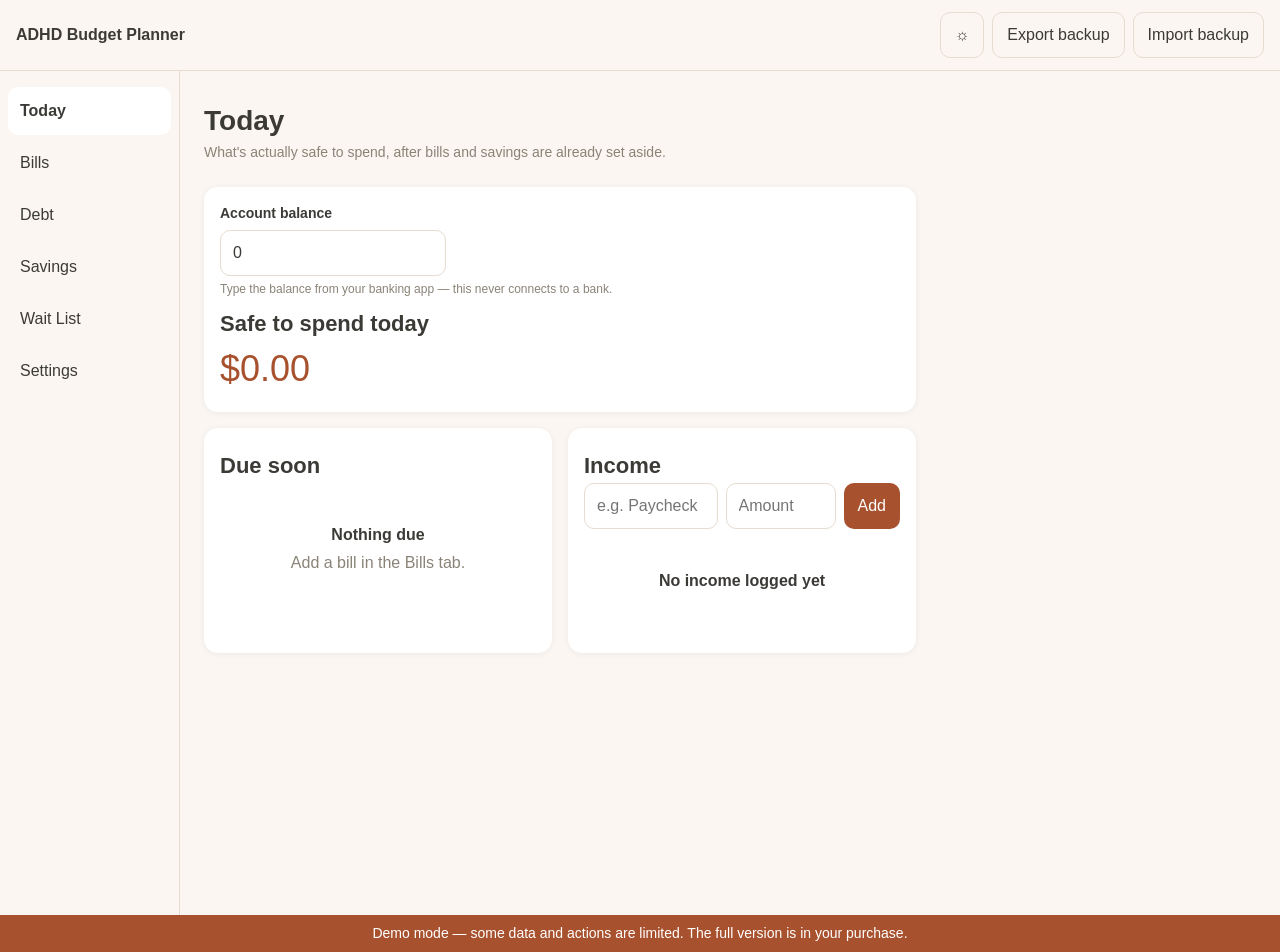
==== docs/index.html @ 7c2c305e "Initial deploy" ====
<!doctype html>
<html lang="en">
<head>
<meta charset="utf-8">
<meta name="viewport" content="width=device-width, initial-scale=1">
<title>ADHD Budget Planner</title>
<style>
/* Design tokens — single source of truth for colors/spacing/radius/shadow/fonts.
   tools/app_template.html (the "simple" architecture) hand-syncs its own inline
   :root block to these same names/values (see tests/test_app.py's token-drift
   test) since it must stay single-file and can't @import this file. Change a
   value here AND there, never one without the other. */
/* Breakpoints (documented here, not as custom properties — media queries need
   literal px): 480 = small phone, 680 = nav collapses to a top bar (see
   01_components.css), 960 = wide desktop (two-column dashboard/workspace layouts
   via .grid-2, see 01_components.css). */
:root {
  /* ADHD Budget Planner palette: warm terracotta/plum, deliberately not the
     teal/green "calm fintech" look used by HeyMorning/DVDNart/TheCalmLifeReset/
     FinNestStudio (research.json's Design rationale) — contrast-verified below. */
  --color-bg: #FBF6F1;
  --color-ink: #3B3A36;
  --color-accent: #D9714E;
  --color-card: #fff;
  --color-muted: #8a8378;
  --color-border: #e6dcd0;
  --color-danger: #B3434B;

  /* Semantic feedback colors (banners, inline validation) — tinted background +
     an ink-like text color, same pairing convention as --color-danger above. */
  --color-success: #2F6B4F;
  --color-success-bg: #E3F0E7;
  --color-warning: #8A5A00;
  --color-warning-bg: #FBF0D9;
  --color-info: #2C5F8A;
  --color-info-bg: #E4EEF5;
  --color-error-bg: #F7E3E4;

  /* Solid button-background colors. Deliberately FIXED — the same value in both
     light and dark mode, unlike --color-accent/--color-danger above (which stay
     theme-adaptive for foreground/decorative use: chart fills, icons, borders,
     where lightening in dark mode is correct). A theme-adaptive color that gets
     LIGHTER in dark mode is wrong for a solid button background carrying white
     text — tests/test_app.py's contrast tests + validators/app_check.py's
     check_color_contrast verify these two pairs hold >= 4.5:1 in both themes. */
  --color-primary: #A8512E;
  --color-on-primary: #fff;
  --color-danger-strong: #B3434B;
  --color-on-danger: #fff;

  --space-1: 4px;
  --space-2: 8px;
  --space-3: 12px;
  --space-4: 16px;
  --space-5: 24px;
  --space-6: 32px;

  --radius-sm: 10px;
  --radius-md: 14px;
  --radius-lg: 16px;
  --radius-full: 999px;

  --shadow-sm: 0 1px 6px rgba(0, 0, 0, .06);
  --shadow-md: 0 8px 24px rgba(0, 0, 0, .14);

  /* Type scale. h1/h2/h3 below use these; .text-sm/.text-xs/.caption are utility
     classes for secondary copy — see 01_components.css. */
  --text-xs: 0.75rem;
  --text-sm: 0.875rem;
  --text-base: 1rem;
  --text-lg: 1.125rem;
  --text-xl: 1.375rem;
  --text-2xl: 1.75rem;
  --leading-tight: 1.25;
  --leading-normal: 1.5;

  /* Named after the same brand families tools/fonts/ ships (used in the guide
     PDFs via tools/pdf_kit.py) — a browser with them installed renders on-brand;
     everyone else falls back to a clean system stack. The TTFs themselves are
     not embedded here (keeps the self-contained HTML small — see CLAUDE.md). */
  --font-body: "Nunito Sans", -apple-system, "Segoe UI", Roboto, Helvetica, Arial, sans-serif;
  --font-heading: "Quicksand", -apple-system, "Segoe UI", Roboto, Helvetica, Arial, sans-serif;
}
:root[data-theme="dark"] {
  --color-bg: #231A22;
  --color-ink: #ece7df;
  --color-accent: #C98BA0;
  --color-card: #2f2430;
  --color-muted: #ab9fa8;
  --color-border: #4a3a49;
  --color-danger: #d97b82;

  --color-success: #8FCBA8;
  --color-success-bg: #1E3A2B;
  --color-warning: #E8C067;
  --color-warning-bg: #3A2F12;
  --color-info: #8FC1E8;
  --color-info-bg: #1C3246;
  --color-error-bg: #3A1F21;

  /* --color-primary/--color-on-primary/--color-danger-strong/--color-on-danger
     intentionally NOT overridden here — see the base :root comment above. */
}

* { box-sizing: border-box; }
body { margin: 0; font-family: var(--font-body); font-size: var(--text-base); line-height: var(--leading-normal); background: var(--color-bg); color: var(--color-ink); }
h1, h2, h3 { font-family: var(--font-heading); line-height: var(--leading-tight); margin: var(--space-2) 0 var(--space-1); }
h1 { font-size: var(--text-2xl); }
h2 { font-size: var(--text-xl); }
h3 { font-size: var(--text-lg); }

@media (prefers-reduced-motion: reduce) {
  *, *::before, *::after {
    animation-duration: 0.01ms !important;
    animation-iteration-count: 1 !important;
    transition-duration: 0.01ms !important;
    scroll-behavior: auto !important;
  }
}


/* Structural layout + reusable component classes. Shares every color/spacing/radius
   token with tools/app_template.html's inline <style> (see 00_tokens.css's header) —
   keep both in sync, verified by tests/test_app.py's token-drift/component tests. */
#app-header { display: flex; align-items: center; justify-content: space-between; padding: var(--space-3) var(--space-4); border-bottom: 1px solid var(--color-border); }
#app-controls { display: flex; gap: var(--space-2); }
#app-body { display: flex; min-height: calc(100vh - 56px); }
#view-nav { display: flex; flex-direction: column; gap: var(--space-1); width: 180px; padding: var(--space-4) var(--space-2); border-right: 1px solid var(--color-border); flex-shrink: 0; }
#view-nav button { text-align: left; background: transparent; border: 0; padding: var(--space-3) var(--space-3); border-radius: var(--radius-sm); font: inherit; color: var(--color-ink); cursor: pointer; }
#view-nav button[aria-current="page"] { background: var(--color-card); font-weight: 600; }
#view-root { flex: 1; padding: var(--space-5) var(--space-5) 60px; max-width: 760px; }
/* h1/h2/h3 sizing comes from 00_tokens.css's type scale. */
p.sub { margin: 0 0 var(--space-5); color: var(--color-muted); font-size: var(--text-sm); }

.card { background: var(--color-card); border-radius: var(--radius-md); padding: var(--space-4); margin-bottom: var(--space-4); box-shadow: var(--shadow-sm); }
.row { display: flex; gap: var(--space-2); }

input[type=text], input[type=number], textarea {
  flex: 1; min-width: 0; font: inherit; padding: 10px 12px;
  border: 1px solid var(--color-border); border-radius: var(--radius-sm);
  background: var(--color-card); color: var(--color-ink);
}

/* background/color use the FIXED --color-primary/--color-danger-strong pair (see
   00_tokens.css) — not --color-accent/--color-danger, whose dark-mode-lightened
   values drop white-text contrast well below WCAG AA when used as a solid fill. */
button { font: inherit; padding: 10px 14px; border: 0; border-radius: var(--radius-sm); background: var(--color-primary); color: var(--color-on-primary); cursor: pointer; }
button.ghost { background: transparent; color: var(--color-ink); border: 1px solid var(--color-border); }
button.danger { background: var(--color-danger-strong); color: var(--color-on-danger); }

:focus-visible { outline: 2px solid var(--color-accent); outline-offset: 2px; }

ul { list-style: none; padding: 0; margin: var(--space-3) 0 0; }
li { display: flex; align-items: center; justify-content: space-between; gap: var(--space-2); padding: 10px 0; border-top: 1px solid var(--color-border); }

/* Uses the fixed --color-primary pair, same contrast reasoning as buttons above —
   a persistent banner has the same white-text-on-solid-fill requirement. */
#demo-banner { text-align: center; padding: var(--space-2); margin: 0; background: var(--color-primary); color: var(--color-on-primary); font-size: var(--text-sm); }
#demo-banner[hidden] { display: none; }

/* Empty-state: a single reusable pattern for "nothing here yet" sections. */
.empty-state { text-align: center; padding: 40px var(--space-4); color: var(--color-muted); }
.empty-state strong { display: block; color: var(--color-ink); margin-bottom: var(--space-1); }

/* Toast/snackbar: transient feedback, dismissed by the caller via [hidden]. */
.toast {
  position: fixed; left: 50%; bottom: var(--space-4); transform: translateX(-50%);
  background: var(--color-ink); color: var(--color-bg); padding: 10px var(--space-4);
  border-radius: var(--radius-sm); box-shadow: var(--shadow-sm); font-size: .9rem;
}
.toast[hidden] { display: none; }

/* Banner/alert: persistent inline feedback (validation summaries, zone warnings),
   distinct from the transient floating .toast above. One semantic variant class
   required: success|warning|error|info. */
.banner { display: flex; align-items: flex-start; gap: var(--space-2); padding: var(--space-3) var(--space-4); border-radius: var(--radius-sm); font-size: var(--text-sm); margin-bottom: var(--space-4); }
.banner.success { background: var(--color-success-bg); color: var(--color-success); }
.banner.warning { background: var(--color-warning-bg); color: var(--color-warning); }
.banner.error { background: var(--color-error-bg); color: var(--color-danger); }
.banner.info { background: var(--color-info-bg); color: var(--color-info); }

/* Form field group: label + control + optional help text + error state. Wrap any
   existing input/textarea/select in a .field; add .has-error plus a .field-error
   element (role="alert" so screen readers announce it) when validation fails. */
.field { margin-bottom: var(--space-4); }
.field label { display: block; margin-bottom: 6px; font-weight: 600; font-size: var(--text-sm); }
.field .help { display: block; margin-top: 4px; color: var(--color-muted); font-size: var(--text-xs); }
.field.has-error input, .field.has-error textarea, .field.has-error select { border-color: var(--color-danger); }
.field-error { display: block; margin-top: 4px; color: var(--color-danger); font-size: var(--text-xs); }
select {
  flex: 1; min-width: 0; font: inherit; padding: 10px 12px;
  border: 1px solid var(--color-border); border-radius: var(--radius-sm);
  background: var(--color-card); color: var(--color-ink);
}

/* Table: header row, row separators, a horizontal-scroll wrapper for narrow
   screens so a wide table never breaks layout instead of silently clipping. */
.table-scroll { overflow-x: auto; margin-bottom: var(--space-4); }
table.table { width: 100%; border-collapse: collapse; font-size: var(--text-sm); }
table.table th { text-align: left; padding: var(--space-2) var(--space-3); color: var(--color-muted); font-weight: 600; border-bottom: 1px solid var(--color-border); }
table.table td { padding: var(--space-2) var(--space-3); border-bottom: 1px solid var(--color-border); }
table.table tbody tr:hover { background: var(--color-bg); }

/* Tabs: role="tablist"/"tab"/"tabpanel" convention. Toggling is handled by
   App.ui.initTabs(root) in main.js — this is presentation only. */
.tabs { display: flex; gap: var(--space-1); border-bottom: 1px solid var(--color-border); margin-bottom: var(--space-4); }
.tabs [role="tab"] { background: transparent; border: 0; border-bottom: 2px solid transparent; border-radius: 0; padding: var(--space-2) var(--space-3); color: var(--color-muted); cursor: pointer; }
.tabs [role="tab"][aria-selected="true"] { color: var(--color-ink); border-bottom-color: var(--color-primary); font-weight: 600; }
[role="tabpanel"][hidden] { display: none; }

/* Loading: a CSS-only spinner and a skeleton shimmer block. Both go static under
   prefers-reduced-motion (see 00_tokens.css's global rule). */
.spinner { width: 20px; height: 20px; border-radius: var(--radius-full); border: 2.5px solid var(--color-border); border-top-color: var(--color-primary); animation: spin 0.8s linear infinite; display: inline-block; }
@keyframes spin { to { transform: rotate(360deg); } }
.skeleton { background: var(--color-border); border-radius: var(--radius-sm); animation: skeleton-pulse 1.4s ease-in-out infinite; }
@keyframes skeleton-pulse { 0%, 100% { opacity: 1; } 50% { opacity: .5; } }

/* Modal: native <dialog> — no extra JS library needed for open/close/backdrop.
   .modal-header/.modal-body/.modal-footer are an optional structural convention
   for anything beyond a one-line confirm. */
dialog.modal { border: 0; border-radius: var(--radius-lg); padding: var(--space-5); max-width: 420px; width: 90%; box-shadow: var(--shadow-md); background: var(--color-card); color: var(--color-ink); }
dialog.modal::backdrop { background: rgba(0, 0, 0, .4); }
.modal-header { font-family: var(--font-heading); font-size: var(--text-lg); font-weight: 600; margin-bottom: var(--space-3); }
.modal-body { margin-bottom: var(--space-4); }
.modal-footer { display: flex; justify-content: flex-end; gap: var(--space-2); }

/* Accordion: native <details>/<summary> — Help/FAQ sections, no JS required. */
details.accordion { border-bottom: 1px solid var(--color-border); padding: var(--space-3) 0; }
details.accordion summary { cursor: pointer; font-weight: 600; }
details.accordion[open] summary { color: var(--color-primary); }
details.accordion .answer { margin-top: var(--space-2); color: var(--color-ink); }

/* Layout utilities for dashboard/workspace views: .stack is the default vertical
   flow (explicit for readability); .grid-2 goes two columns at >=680px. */
.stack { display: flex; flex-direction: column; gap: var(--space-4); }
.grid-2 { display: grid; grid-template-columns: 1fr; gap: var(--space-4); }
/* Grid items default to min-width:auto (content-based), which lets a flex row's
   children (e.g. .row inputs) force a grid cell wider than its track and overflow
   at narrow viewports — min-width:0 lets the track's own width win instead. */
.grid-2 > * { min-width: 0; }
@media (min-width: 680px) {
  .grid-2 { grid-template-columns: 1fr 1fr; }
}

@media (max-width: 680px) {
  #app-body { flex-direction: column; }
  #view-nav { flex-direction: row; width: auto; overflow-x: auto; border-right: 0; border-bottom: 1px solid var(--color-border); }
  #view-root { max-width: none; padding: var(--space-4); }
  .tabs { overflow-x: auto; }
}

</style>
</head>
<body>
<div id="app">
  <header id="app-header">
    <strong id="app-title">ADHD Budget Planner</strong>
    <div id="app-controls">
      <button id="themeToggle" type="button" class="ghost" aria-label="Toggle dark mode">&#9788;</button>
      <button id="exportBtn" type="button" class="ghost">Export backup</button>
      <button id="importBtn" type="button" class="ghost">Import backup</button>
      <input id="importFile" type="file" accept="application/json" hidden>
    </div>
  </header>
  <div id="app-body">
    <nav id="view-nav" aria-label="Main navigation"></nav>
    <main id="view-root" data-active-view=""></main>
  </div>
  <p id="demo-banner" hidden>Demo mode — some data and actions are limited. The full version is in your purchase.</p>
</div>
<script>
window.APP_DEMO_MODE = true;

/* Minimal hash router. Each module (app_src/modules/*.js) registers a view on
 * App.views[id] = {navLabel, render(root)} and pushes id onto App.nav, in the order
 * it should appear in the nav. render(root) MUST set root.dataset.activeView = id and
 * replace root's content with that view's real markup (never just scroll to an anchor —
 * validators/app_check.py's multi-view check clicks every nav item and asserts both
 * data-active-view and the visible text actually change). */
(function () {
  window.App = window.App || { views: {}, nav: [] };

  function show(id) {
    var view = App.views[id];
    if (!view) {
      id = App.nav[0];
      view = App.views[id];
    }
    if (!view) return;
    view.render(document.getElementById('view-root'));
    document.querySelectorAll('#view-nav [data-nav]').forEach(function (b) {
      b.setAttribute('aria-current', b.dataset.nav === id ? 'page' : 'false');
    });
    if (location.hash !== '#' + id) location.hash = '#' + id;
  }

  function buildNav() {
    var nav = document.getElementById('view-nav');
    nav.innerHTML = '';
    App.nav.forEach(function (id) {
      var b = document.createElement('button');
      b.type = 'button';
      b.dataset.nav = id;
      b.textContent = App.views[id].navLabel;
      b.addEventListener('click', function () { show(id); });
      nav.appendChild(b);
    });
  }

  window.addEventListener('hashchange', function () { show(location.hash.slice(1)); });
  window.AppRouter = {
    init: function () {
      buildNav();
      show(location.hash.slice(1) || App.nav[0]);
    },
  };
})();


/* Tiny inline-SVG chart helpers — no CDN chart library (would break the self-contained/
 * no-network invariant). Replace or extend per product; keep charts reading real app
 * state, never sample/placeholder numbers baked into the markup. */
window.App = window.App || {};
App.charts = {
  bar: function (values, labels) {
    var w = 560, h = 200, pad = 28, max = Math.max.apply(null, values.concat([1]));
    var barW = (w - pad * 2) / values.length - 8;
    var bars = values.map(function (v, i) {
      var bh = Math.max(2, (v / max) * (h - pad * 2));
      var x = pad + i * (barW + 8);
      var y = h - pad - bh;
      return '<rect x="' + x + '" y="' + y + '" width="' + barW + '" height="' + bh +
        '" rx="3" fill="var(--color-accent)"></rect>' +
        '<text x="' + (x + barW / 2) + '" y="' + (h - 8) + '" text-anchor="middle" font-size="10" fill="var(--color-ink)">' +
        (labels ? labels[i] : i + 1) + '</text>';
    }).join('');
    return '<svg viewBox="0 0 ' + w + ' ' + h + '" role="img" aria-label="Bar chart">' + bars + '</svg>';
  },
};


/* Shared data helpers used by multiple views (dashboard, bills, debt, savings).
 * Defines App.data.* — no view registration here, just pure functions over the
 * same App.store state every view reads/writes. Loaded before the view modules
 * (filename order 01_ < 02_..07_) so App.data exists when they run. */
window.App = window.App || { views: {}, nav: [] };

App.data = {
  /* A bill's "effective" amount for safe-to-spend purposes: an every-N-months
   * bill with setAside=true is spread across its cadence (e.g. $372/6mo = $62/mo
   * held back monthly); everything else counts at its full face amount. */
  effectiveAmount: function (bill) {
    if (bill.cadence === 'every_n_months' && bill.setAside && bill.everyNMonths > 0) {
      return bill.amount / bill.everyNMonths;
    }
    return bill.amount;
  },

  unpaidBillsTotal: function (bills) {
    return (bills || [])
      .filter(function (b) { return !b.paid; })
      .reduce(function (sum, b) { return sum + App.data.effectiveAmount(b); }, 0);
  },

  savingsReservedTotal: function (goals) {
    return (goals || []).reduce(function (sum, g) { return sum + (g.saved || 0); }, 0);
  },

  safeToSpend: function () {
    var balance = App.store.get('balance', 0);
    var bills = App.store.get('bills', []);
    var goals = App.store.get('savings', []);
    return balance - App.data.unpaidBillsTotal(bills) - App.data.savingsReservedTotal(goals);
  },

  /* Advance a bill's dueDate (YYYY-MM-DD) to its next occurrence per cadence.
   * one_off bills never advance — caller should treat them as done once paid. */
  nextDueDate: function (bill) {
    var d = new Date(bill.dueDate + 'T00:00:00');
    if (isNaN(d.getTime())) return bill.dueDate;
    switch (bill.cadence) {
      case 'weekly': d.setDate(d.getDate() + 7); break;
      case 'biweekly': d.setDate(d.getDate() + 14); break;
      case 'monthly': d.setMonth(d.getMonth() + 1); break;
      case 'every_n_months': d.setMonth(d.getMonth() + (bill.everyNMonths || 1)); break;
      case 'one_off': default: return bill.dueDate;
    }
    return d.toISOString().slice(0, 10);
  },

  /* Debt payoff order: snowball = smallest balance first, avalanche = highest
   * interest rate first. Returns a NEW sorted array; never mutates. */
  debtPayoffOrder: function (debts, strategy) {
    var list = (debts || []).slice();
    if (strategy === 'avalanche') {
      list.sort(function (a, b) { return (b.rate || 0) - (a.rate || 0); });
    } else {
      list.sort(function (a, b) { return (a.balance || 0) - (b.balance || 0); });
    }
    return list;
  },

  formatMoney: function (n) {
    var symbol = App.store.get('currencySymbol', '$');
    var v = isFinite(n) ? n : 0;
    return symbol + v.toFixed(2);
  },

  escapeHtml: function (s) {
    return String(s == null ? '' : s).replace(/[&<>"']/g, function (c) {
      return { '&': '&amp;', '<': '&lt;', '>': '&gt;', '"': '&quot;', "'": '&#39;' }[c];
    });
  },

  uid: function () {
    return 'id' + Date.now().toString(36) + Math.random().toString(36).slice(2, 8);
  },
};


/* Today (dashboard) view: the one safe-to-spend number, an account-balance input
 * (the one manual input the whole calc depends on — "type the balance from your
 * banking app", same pattern every competitor uses, no bank connection), today's
 * due/overdue bills at a glance, and an income entry log. */
(function () {
  window.App = window.App || { views: {}, nav: [] };
  var d = App.data;

  App.views.dashboard = {
    navLabel: 'Today',
    render: function (root) {
      root.dataset.activeView = 'dashboard';
      var balance = App.store.get('balance', 0);
      var bills = App.store.get('bills', []);
      var income = App.store.get('income', []);
      var safe = d.safeToSpend();

      var todayStr = new Date().toISOString().slice(0, 10);
      var dueSoon = bills
        .filter(function (b) { return !b.paid; })
        .sort(function (a, b) { return a.dueDate < b.dueDate ? -1 : 1; })
        .slice(0, 5);

      var dueHtml = dueSoon.length
        ? dueSoon.map(function (b) {
            var overdue = b.dueDate < todayStr;
            return '<li><span>' + d.escapeHtml(b.name) +
              (overdue ? ' <span class="text-sm" style="color:var(--color-danger)">overdue</span>' : '') +
              '</span><span>' + d.formatMoney(d.effectiveAmount(b)) + ' &middot; ' + b.dueDate + '</span></li>';
          }).join('')
        : '';

      var incomeHtml = income.slice(-5).reverse().map(function (e) {
        return '<li><span>' + d.escapeHtml(e.label) + ' &middot; ' + e.date + '</span>' +
          '<span>' + d.formatMoney(e.amount) + '</span></li>';
      }).join('');

      root.innerHTML =
        '<h1>Today</h1>' +
        '<p class="sub">What\'s actually safe to spend, after bills and savings are already set aside.</p>' +
        '<div class="card">' +
        '  <div class="field" style="margin-bottom:var(--space-2)">' +
        '    <label for="balanceInput">Account balance</label>' +
        '    <input id="balanceInput" type="number" step="0.01" value="' + balance + '">' +
        '    <span class="help">Type the balance from your banking app — this never connects to a bank.</span>' +
        '  </div>' +
        '  <h2 style="margin:var(--space-3) 0 0">Safe to spend today</h2>' +
        '  <p style="font-family:var(--font-heading);font-size:2.25rem;margin:4px 0 0;' +
        (safe < 0 ? 'color:var(--color-danger)' : 'color:var(--color-primary)') + '">' +
        d.formatMoney(safe) + '</p>' +
        '</div>' +
        '<div class="grid-2">' +
        '  <div class="card">' +
        '    <h2>Due soon</h2>' +
        (dueHtml ? '<ul>' + dueHtml + '</ul>' :
          '<div class="empty-state"><strong>Nothing due</strong>Add a bill in the Bills tab.</div>') +
        '  </div>' +
        '  <div class="card">' +
        '    <h2>Income</h2>' +
        '    <div class="row">' +
        '      <input id="incLabel" type="text" placeholder="e.g. Paycheck" aria-label="Income label">' +
        '      <input id="incAmount" type="number" step="0.01" placeholder="Amount" aria-label="Income amount" style="max-width:110px">' +
        '      <button id="addIncomeBtn" type="button">Add</button>' +
        '    </div>' +
        (incomeHtml ? '<ul>' + incomeHtml + '</ul>' :
          '<div class="empty-state"><strong>No income logged yet</strong></div>') +
        '  </div>' +
        '</div>';

      root.querySelector('#balanceInput').addEventListener('change', function (e) {
        var v = parseFloat(e.target.value);
        App.store.set('balance', isFinite(v) ? v : 0);
        App.views.dashboard.render(root);
      });

      root.querySelector('#addIncomeBtn').addEventListener('click', function () {
        var label = root.querySelector('#incLabel').value.trim();
        var amount = parseFloat(root.querySelector('#incAmount').value);
        if (!label || !isFinite(amount)) return;
        income.push({ id: d.uid(), label: label, amount: amount, date: todayStr });
        App.store.set('income', income);
        App.store.set('balance', App.store.get('balance', 0) + amount);
        App.views.dashboard.render(root);
      });
    },
  };
  App.nav.push('dashboard');
})();


/* Bills view — the "irregular/non-monthly bill cadences" essential feature (research:
 * market_coverage=majority among observed app-tier competitors, so built as table
 * stakes, not marketed as a differentiator). Supports weekly/biweekly/monthly/
 * every-N-months/one-off, and for every-N-months, an optional "set aside monthly"
 * toggle that spreads the cost (see App.data.effectiveAmount). */
(function () {
  window.App = window.App || { views: {}, nav: [] };
  var d = App.data;
  var DEMO_BILL_LIMIT = 3;

  function cadenceLabel(bill) {
    switch (bill.cadence) {
      case 'weekly': return 'Every week';
      case 'biweekly': return 'Every 2 weeks';
      case 'monthly': return 'Every month';
      case 'every_n_months': return 'Every ' + (bill.everyNMonths || 1) + ' months' +
        (bill.setAside ? ' (set aside monthly)' : '');
      case 'one_off': return 'One-off';
      default: return bill.cadence;
    }
  }

  App.views.bills = {
    navLabel: 'Bills',
    render: function (root) {
      root.dataset.activeView = 'bills';
      var bills = App.store.get('bills', []);

      root.innerHTML =
        '<h1>Bills</h1>' +
        '<p class="sub">Bills that come round however they really come round — not just monthly.</p>' +
        '<div class="card">' +
        '  <div class="field"><label for="billName">Bill name</label>' +
        '    <input id="billName" type="text" placeholder="e.g. Rent"></div>' +
        '  <div class="row">' +
        '    <div class="field" style="flex:1"><label for="billAmount">Amount</label>' +
        '      <input id="billAmount" type="number" step="0.01" placeholder="0.00"></div>' +
        '    <div class="field" style="flex:1"><label for="billDue">Next due date</label>' +
        '      <input id="billDue" type="date"></div>' +
        '  </div>' +
        '  <div class="field"><label for="billCadence">How often</label>' +
        '    <select id="billCadence">' +
        '      <option value="weekly">Every week</option>' +
        '      <option value="biweekly">Every 2 weeks</option>' +
        '      <option value="monthly" selected>Every month</option>' +
        '      <option value="every_n_months">Every N months</option>' +
        '      <option value="one_off">One-off</option>' +
        '    </select></div>' +
        '  <div class="row" id="everyNRow" hidden>' +
        '    <div class="field" style="flex:1"><label for="billEveryN">Every how many months</label>' +
        '      <input id="billEveryN" type="number" min="2" max="12" value="6"></div>' +
        '    <div class="field" style="flex:1;display:flex;align-items:flex-end;gap:6px;padding-bottom:10px">' +
        '      <input id="billSetAside" type="checkbox"><label for="billSetAside" style="margin:0">Set a bit aside each month</label></div>' +
        '  </div>' +
        '  <button id="addBillBtn" type="button">Add bill</button>' +
        '</div>' +
        '<div class="card"><h2>Your bills</h2><ul id="billList"></ul></div>';

      var cadenceSel = root.querySelector('#billCadence');
      var everyNRow = root.querySelector('#everyNRow');
      cadenceSel.addEventListener('change', function () {
        everyNRow.hidden = cadenceSel.value !== 'every_n_months';
      });

      renderList();

      function renderList() {
        var ul = root.querySelector('#billList');
        if (!bills.length) {
          ul.innerHTML = '';
          var empty = document.createElement('div');
          empty.className = 'empty-state';
          empty.innerHTML = '<strong>No bills yet</strong>Add your first one above.';
          ul.replaceWith(empty);
          empty.id = 'billList';
          return;
        }
        ul.innerHTML = '';
        bills.slice().sort(function (a, b) { return a.dueDate < b.dueDate ? -1 : 1; })
          .forEach(function (bill) {
            var li = document.createElement('li');
            li.innerHTML = '<span>' + d.escapeHtml(bill.name) + ' &middot; ' +
              d.formatMoney(d.effectiveAmount(bill)) + ' &middot; ' + cadenceLabel(bill) +
              ' &middot; due ' + bill.dueDate + (bill.paid ? ' &middot; <strong>paid</strong>' : '') + '</span>';
            var actions = document.createElement('span');
            if (!bill.paid) {
              var payBtn = document.createElement('button');
              payBtn.type = 'button';
              payBtn.textContent = 'Mark paid';
              payBtn.addEventListener('click', function () {
                if (bill.cadence === 'one_off') {
                  bill.paid = true;
                } else {
                  bill.dueDate = d.nextDueDate(bill);
                  bill.paid = false;
                }
                App.store.set('bills', bills);
                renderList();
              });
              actions.appendChild(payBtn);
            }
            var delBtn = document.createElement('button');
            delBtn.type = 'button';
            delBtn.className = 'ghost';
            delBtn.textContent = 'Remove';
            delBtn.addEventListener('click', function () {
              bills.splice(bills.indexOf(bill), 1);
              App.store.set('bills', bills);
              renderList();
            });
            actions.appendChild(delBtn);
            li.appendChild(actions);
            ul.appendChild(li);
          });
      }

      root.querySelector('#addBillBtn').addEventListener('click', function () {
        if (window.APP_DEMO_MODE && bills.length >= DEMO_BILL_LIMIT) {
          alert('The demo is limited to ' + DEMO_BILL_LIMIT + ' bills. The full version has no limit.');
          return;
        }
        var name = root.querySelector('#billName').value.trim();
        var amount = parseFloat(root.querySelector('#billAmount').value);
        var dueDate = root.querySelector('#billDue').value;
        var cadence = cadenceSel.value;
        if (!name || !isFinite(amount) || !dueDate) return;
        var bill = { id: d.uid(), name: name, amount: amount, cadence: cadence, dueDate: dueDate, paid: false };
        if (cadence === 'every_n_months') {
          bill.everyNMonths = parseInt(root.querySelector('#billEveryN').value, 10) || 6;
          bill.setAside = root.querySelector('#billSetAside').checked;
        }
        bills.push(bill);
        App.store.set('bills', bills);
        root.querySelector('#billName').value = '';
        root.querySelector('#billAmount').value = '';
        root.querySelector('#billDue').value = '';
        renderList();
      });
    },
  };
  App.nav.push('bills');
})();


/* Debt view — snowball (smallest balance first) or avalanche (highest rate first)
 * payoff order, chosen by the buyer rather than fixed. */
(function () {
  window.App = window.App || { views: {}, nav: [] };
  var d = App.data;

  App.views.debt = {
    navLabel: 'Debt',
    render: function (root) {
      root.dataset.activeView = 'debt';
      var debts = App.store.get('debts', []);
      var strategy = App.store.get('debtStrategy', 'snowball');
      var ordered = d.debtPayoffOrder(debts, strategy);

      root.innerHTML =
        '<h1>Debt</h1>' +
        '<p class="sub">A clear payoff order instead of guessing which one to tackle.</p>' +
        '<div class="card">' +
        '  <div class="row">' +
        '    <input id="debtName" type="text" placeholder="e.g. Credit card" aria-label="Debt name">' +
        '    <input id="debtBalance" type="number" step="0.01" placeholder="Balance" aria-label="Balance" style="max-width:120px">' +
        '    <input id="debtRate" type="number" step="0.1" placeholder="Rate %" aria-label="Interest rate" style="max-width:90px">' +
        '    <button id="addDebtBtn" type="button">Add</button>' +
        '  </div>' +
        '  <div class="field" style="margin-top:var(--space-3)"><label for="strategySel">Payoff strategy</label>' +
        '    <select id="strategySel">' +
        '      <option value="snowball"' + (strategy === 'snowball' ? ' selected' : '') + '>Snowball — smallest balance first</option>' +
        '      <option value="avalanche"' + (strategy === 'avalanche' ? ' selected' : '') + '>Avalanche — highest interest rate first</option>' +
        '    </select></div>' +
        '</div>' +
        '<div class="card"><h2>Payoff order</h2>' +
        (ordered.length
          ? '<div class="table-scroll"><table class="table"><thead><tr><th>#</th><th>Debt</th><th>Balance</th><th>Rate</th><th>Record payment</th><th></th></tr></thead><tbody id="debtBody"></tbody></table></div>'
          : '<div class="empty-state"><strong>No debts added</strong>Add one above to see a payoff order.</div>') +
        '</div>';

      if (ordered.length) {
        var tbody = root.querySelector('#debtBody');
        ordered.forEach(function (debt, i) {
          var tr = document.createElement('tr');
          tr.innerHTML = '<td>' + (i + 1) + '</td><td>' + d.escapeHtml(debt.name) + '</td>' +
            '<td>' + d.formatMoney(debt.balance) + '</td><td>' + (debt.rate || 0) + '%</td>';
          var payTd = document.createElement('td');
          var payInput = document.createElement('input');
          payInput.type = 'number'; payInput.step = '0.01'; payInput.placeholder = 'Amount';
          payInput.style.maxWidth = '100px';
          payInput.setAttribute('aria-label', 'Payment amount for ' + debt.name);
          var payBtn = document.createElement('button');
          payBtn.type = 'button'; payBtn.textContent = 'Pay';
          payBtn.addEventListener('click', function () {
            var amt = parseFloat(payInput.value);
            if (!isFinite(amt) || amt <= 0) return;
            debt.balance = Math.max(0, debt.balance - amt);
            var payments = App.store.get('debtPayments', []);
            payments.push({ id: d.uid(), debtId: debt.id, amount: amt, date: new Date().toISOString().slice(0, 10) });
            App.store.set('debtPayments', payments);
            App.store.set('debts', debts);
            App.views.debt.render(root);
          });
          payTd.appendChild(payInput);
          payTd.appendChild(payBtn);
          tr.appendChild(payTd);
          var delTd = document.createElement('td');
          var delBtn = document.createElement('button');
          delBtn.type = 'button'; delBtn.className = 'ghost'; delBtn.textContent = 'Remove';
          delBtn.addEventListener('click', function () {
            debts.splice(debts.indexOf(debt), 1);
            App.store.set('debts', debts);
            App.views.debt.render(root);
          });
          delTd.appendChild(delBtn);
          tr.appendChild(delTd);
          tbody.appendChild(tr);
        });
      }

      root.querySelector('#strategySel').addEventListener('change', function (e) {
        App.store.set('debtStrategy', e.target.value);
        App.views.debt.render(root);
      });

      root.querySelector('#addDebtBtn').addEventListener('click', function () {
        var name = root.querySelector('#debtName').value.trim();
        var balance = parseFloat(root.querySelector('#debtBalance').value);
        var rate = parseFloat(root.querySelector('#debtRate').value);
        if (!name || !isFinite(balance)) return;
        debts.push({ id: d.uid(), name: name, balance: balance, rate: isFinite(rate) ? rate : 0 });
        App.store.set('debts', debts);
        App.views.debt.render(root);
      });
    },
  };
  App.nav.push('debt');
})();


/* Savings view — goals/envelopes with a target amount and progress. Money "saved"
 * here is treated as reserved (see App.data.savingsReservedTotal) and subtracted
 * from the dashboard's safe-to-spend number, so it's protected from everyday spend. */
(function () {
  window.App = window.App || { views: {}, nav: [] };
  var d = App.data;

  App.views.savings = {
    navLabel: 'Savings',
    render: function (root) {
      root.dataset.activeView = 'savings';
      var goals = App.store.get('savings', []);

      root.innerHTML =
        '<h1>Savings</h1>' +
        '<p class="sub">Money set aside here is protected from today\'s safe-to-spend number.</p>' +
        '<div class="card">' +
        '  <div class="row">' +
        '    <input id="goalName" type="text" placeholder="e.g. Emergency fund" aria-label="Goal name">' +
        '    <input id="goalTarget" type="number" step="0.01" placeholder="Target" aria-label="Target amount" style="max-width:110px">' +
        '    <button id="addGoalBtn" type="button">Add goal</button>' +
        '  </div>' +
        '</div>' +
        '<div id="goalCards"></div>';

      var container = root.querySelector('#goalCards');
      if (!goals.length) {
        container.innerHTML = '<div class="card empty-state"><strong>No savings goals yet</strong>Add one above.</div>';
      } else {
        goals.forEach(function (goal) {
          var pct = goal.target > 0 ? Math.min(100, Math.round((goal.saved / goal.target) * 100)) : 0;
          var card = document.createElement('div');
          card.className = 'card';
          card.innerHTML =
            '<h2>' + d.escapeHtml(goal.name) + '</h2>' +
            '<p class="sub">' + d.formatMoney(goal.saved) + ' of ' + d.formatMoney(goal.target) + ' &middot; ' + pct + '%</p>' +
            '<div style="background:var(--color-border);border-radius:var(--radius-full);height:10px;overflow:hidden;margin-bottom:var(--space-3)">' +
            '<div style="background:var(--color-primary);height:100%;width:' + pct + '%"></div></div>' +
            '<div class="row">' +
            '<input type="number" step="0.01" class="addToGoal" placeholder="Add amount" aria-label="Add to ' + d.escapeHtml(goal.name) + '" style="max-width:120px">' +
            '<button type="button" class="addToGoalBtn">Add</button>' +
            '<button type="button" class="ghost removeGoalBtn">Remove</button>' +
            '</div>';
          card.querySelector('.addToGoalBtn').addEventListener('click', function () {
            var input = card.querySelector('.addToGoal');
            var amt = parseFloat(input.value);
            if (!isFinite(amt) || amt <= 0) return;
            goal.saved = (goal.saved || 0) + amt;
            App.store.set('savings', goals);
            App.views.savings.render(root);
          });
          card.querySelector('.removeGoalBtn').addEventListener('click', function () {
            goals.splice(goals.indexOf(goal), 1);
            App.store.set('savings', goals);
            App.views.savings.render(root);
          });
          container.appendChild(card);
        });
      }

      root.querySelector('#addGoalBtn').addEventListener('click', function () {
        var name = root.querySelector('#goalName').value.trim();
        var target = parseFloat(root.querySelector('#goalTarget').value);
        if (!name || !isFinite(target) || target <= 0) return;
        goals.push({ id: d.uid(), name: name, target: target, saved: 0 });
        App.store.set('savings', goals);
        App.views.savings.render(root);
      });
    },
  };
  App.nav.push('savings');
})();


/* Wait List view — the approved differentiator (Opportunity Discovery: minority
 * coverage, only TheSheetFlow has an equivalent among observed competitors).
 * A 48-hour cooling-off period for an impulse buy: add an item with a price, watch
 * a live countdown, and only once it elapses can it be converted to a real spend
 * (reduces the account balance) or dismissed. The gate is the point — it's not
 * just a visual nudge. */
(function () {
  window.App = window.App || { views: {}, nav: [] };
  var d = App.data;
  var WAIT_MS = 48 * 60 * 60 * 1000;
  var timer = null;

  function remaining(item) {
    return Math.max(0, (new Date(item.addedAt).getTime() + WAIT_MS) - Date.now());
  }
  function formatRemaining(ms) {
    var totalMin = Math.ceil(ms / 60000);
    var h = Math.floor(totalMin / 60), m = totalMin % 60;
    return h + 'h ' + m + 'm left';
  }

  App.views.waitlist = {
    navLabel: 'Wait List',
    render: function (root) {
      root.dataset.activeView = 'waitlist';
      if (timer) { clearInterval(timer); timer = null; }
      var items = App.store.get('waitlist', []).filter(function (i) { return i.status === 'pending'; });

      root.innerHTML =
        '<h1>Wait List</h1>' +
        '<p class="sub">See something you want? Park it here for 48 hours before you buy it.</p>' +
        '<div class="card">' +
        '  <div class="row">' +
        '    <input id="waitName" type="text" placeholder="e.g. New headphones" aria-label="Item name">' +
        '    <input id="waitPrice" type="number" step="0.01" placeholder="Price" aria-label="Item price" style="max-width:110px">' +
        '    <button id="addWaitBtn" type="button">Add to wait list</button>' +
        '  </div>' +
        '</div>' +
        '<div id="waitItems"></div>';

      var container = root.querySelector('#waitItems');

      function draw() {
        if (!items.length) {
          container.innerHTML = '<div class="card empty-state"><strong>Nothing waiting</strong>Add something above before you buy it.</div>';
          return;
        }
        container.innerHTML = '';
        items.forEach(function (item) {
          var ms = remaining(item);
          var ready = ms <= 0;
          var card = document.createElement('div');
          card.className = 'card';
          card.innerHTML =
            '<h2>' + d.escapeHtml(item.name) + '</h2>' +
            '<p class="sub">' + d.formatMoney(item.price) + '</p>' +
            '<div class="banner ' + (ready ? 'success' : 'info') + '">' +
            (ready ? 'The wait is over — still want it?' : formatRemaining(ms)) +
            '</div>' +
            '<div class="row">' +
            '<button type="button" class="buyBtn"' + (ready ? '' : ' disabled') + '>Buy it</button>' +
            '<button type="button" class="ghost dismissBtn"' + (ready ? '' : ' disabled') + '>Dismiss</button>' +
            '</div>';
          card.querySelector('.buyBtn').addEventListener('click', function () {
            if (remaining(item) > 0) return;
            item.status = 'purchased';
            App.store.set('waitlist', App.store.get('waitlist', []));
            App.store.set('balance', App.store.get('balance', 0) - item.price);
            App.views.waitlist.render(root);
          });
          card.querySelector('.dismissBtn').addEventListener('click', function () {
            if (remaining(item) > 0) return;
            item.status = 'dismissed';
            App.store.set('waitlist', App.store.get('waitlist', []));
            App.views.waitlist.render(root);
          });
          container.appendChild(card);
        });
      }
      draw();
      timer = setInterval(draw, 60000);

      root.querySelector('#addWaitBtn').addEventListener('click', function () {
        var name = root.querySelector('#waitName').value.trim();
        var price = parseFloat(root.querySelector('#waitPrice').value);
        if (!name || !isFinite(price) || price <= 0) return;
        var all = App.store.get('waitlist', []);
        all.push({ id: d.uid(), name: name, price: price, addedAt: new Date().toISOString(), status: 'pending' });
        App.store.set('waitlist', all);
        App.views.waitlist.render(root);
      });
    },
  };
  App.nav.push('waitlist');
})();


/* Settings view — currency (the one optional feature this product includes, cheap
 * and common among competitors), a quick stats summary, and a reset-all-data danger
 * zone. Theme toggle and backup export/import live in the header (#app-controls,
 * see app_src/index.html + main.js) and apply globally, not duplicated here. */
(function () {
  window.App = window.App || { views: {}, nav: [] };
  var d = App.data;

  var CURRENCIES = [
    { code: 'USD', symbol: '$' }, { code: 'EUR', symbol: '€' },
    { code: 'GBP', symbol: '£' }, { code: 'CAD', symbol: 'CA$' },
    { code: 'AUD', symbol: 'AU$' },
  ];

  App.views.settings = {
    navLabel: 'Settings',
    render: function (root) {
      root.dataset.activeView = 'settings';
      var currentSymbol = App.store.get('currencySymbol', '$');
      var bills = App.store.get('bills', []);
      var debts = App.store.get('debts', []);
      var savings = App.store.get('savings', []);
      var waitlistPending = App.store.get('waitlist', []).filter(function (i) { return i.status === 'pending'; }).length;

      var options = CURRENCIES.map(function (c) {
        return '<option value="' + c.symbol + '"' + (c.symbol === currentSymbol ? ' selected' : '') + '>' +
          c.code + ' (' + c.symbol + ')</option>';
      }).join('');

      root.innerHTML =
        '<h1>Settings</h1>' +
        '<p class="sub">Your currency, a quick summary, and ways to reset your data.</p>' +
        '<div class="card">' +
        '  <div class="field"><label for="currencySel">Currency</label>' +
        '    <select id="currencySel">' + options + '</select></div>' +
        '</div>' +
        '<div class="card"><h2>Summary</h2>' +
        '  <div class="table-scroll"><table class="table"><thead><tr><th>Stat</th><th>Value</th></tr></thead><tbody>' +
        '    <tr><td>Bills tracked</td><td>' + bills.length + '</td></tr>' +
        '    <tr><td>Debts tracked</td><td>' + debts.length + '</td></tr>' +
        '    <tr><td>Savings goals</td><td>' + savings.length + '</td></tr>' +
        '    <tr><td>Items on wait list</td><td>' + waitlistPending + '</td></tr>' +
        '  </tbody></table></div>' +
        '</div>' +
        '<div class="card">' +
        '  <div class="banner warning">Resetting erases everything stored in this browser. Export a backup first if you want to keep it.</div>' +
        '  <button id="resetBtn" class="danger" type="button">Reset all data</button>' +
        '</div>' +
        '<dialog class="modal" id="resetDialog">' +
        '  <div class="modal-header">Reset all data?</div>' +
        '  <div class="modal-body">This erases every bill, debt, savings goal, and wait-list item stored in this browser. There is no undo.</div>' +
        '  <div class="modal-footer">' +
        '    <button id="cancelResetBtn" class="ghost" type="button">Cancel</button>' +
        '    <button id="confirmResetBtn" class="danger" type="button">Reset</button>' +
        '  </div>' +
        '</dialog>';

      root.querySelector('#currencySel').addEventListener('change', function (e) {
        App.store.set('currencySymbol', e.target.value);
        App.views.settings.render(root);
      });

      var dialog = root.querySelector('#resetDialog');
      root.querySelector('#resetBtn').addEventListener('click', function () { dialog.showModal(); });
      root.querySelector('#cancelResetBtn').addEventListener('click', function () { dialog.close(); });
      root.querySelector('#confirmResetBtn').addEventListener('click', function () {
        try { localStorage.clear(); } catch (e) {}
        dialog.close();
        location.reload();
      });
    },
  };
  App.nav.push('settings');
})();


/* Orchestration: shared store (single localStorage blob, same backup-friendly pattern as
 * tools/app_template.html), theme toggle, export/import, demo-mode banner, router init.
 * Runs last, after every view module in app_src/modules/ has registered itself. */
(function () {
  var KEY = 'app-state-v1';

  function load() {
    try {
      var s = JSON.parse(localStorage.getItem(KEY));
      return s && typeof s === 'object' ? s : {};
    } catch (e) { return {}; }
  }
  function save(state) {
    try { localStorage.setItem(KEY, JSON.stringify(state)); } catch (e) {}
  }

  var state = load();
  window.App = window.App || { views: {}, nav: [] };
  App.store = {
    get: function (key, fallback) { return key in state ? state[key] : fallback; },
    set: function (key, value) { state[key] = value; save(state); },
    all: function () { return state; },
  };

  /* Shared UI helpers any view's render(root) can call after building its markup.
   * initTabs wires up the role="tablist"/"tab"/"tabpanel" convention (see
   * styles/01_components.css's .tabs): click a tab, show its panel, hide the
   * others. Pure DOM wiring — presentation lives entirely in CSS. */
  App.ui = {
    initTabs: function (root) {
      var tabs = root.querySelectorAll('[role="tab"]');
      tabs.forEach(function (tab) {
        tab.addEventListener('click', function () {
          var panelId = tab.getAttribute('aria-controls');
          tabs.forEach(function (t) { t.setAttribute('aria-selected', 'false'); });
          root.querySelectorAll('[role="tabpanel"]').forEach(function (p) { p.hidden = true; });
          tab.setAttribute('aria-selected', 'true');
          var panel = document.getElementById(panelId);
          if (panel) panel.hidden = false;
        });
      });
    },
  };

  function applyTheme() {
    var theme = App.store.get('theme', 'light');
    document.documentElement.setAttribute('data-theme', theme);
  }
  applyTheme();
  document.getElementById('themeToggle').addEventListener('click', function () {
    App.store.set('theme', App.store.get('theme', 'light') === 'dark' ? 'light' : 'dark');
    applyTheme();
  });

  document.getElementById('exportBtn').addEventListener('click', function () {
    var blob = new Blob([JSON.stringify(state, null, 2)], { type: 'application/json' });
    var a = document.createElement('a');
    a.href = URL.createObjectURL(blob);
    a.download = 'backup.json';
    a.click();
    setTimeout(function () { URL.revokeObjectURL(a.href); }, 1000);
  });
  document.getElementById('importBtn').addEventListener('click', function () {
    document.getElementById('importFile').click();
  });
  document.getElementById('importFile').addEventListener('change', function (e) {
    var f = e.target.files[0];
    if (!f) return;
    var r = new FileReader();
    r.onload = function () {
      try {
        var s = JSON.parse(r.result);
        if (s && typeof s === 'object') {
          state = s;
          save(state);
          applyTheme();
          AppRouter.init();
        } else {
          alert('This file is not a valid backup.');
        }
      } catch (err) {
        alert('This file is not a valid backup.');
      }
    };
    r.readAsText(f);
  });

  if (window.APP_DEMO_MODE) {
    document.getElementById('demo-banner').hidden = false;
  }

  AppRouter.init();
})();

</script>
</body>
</html>
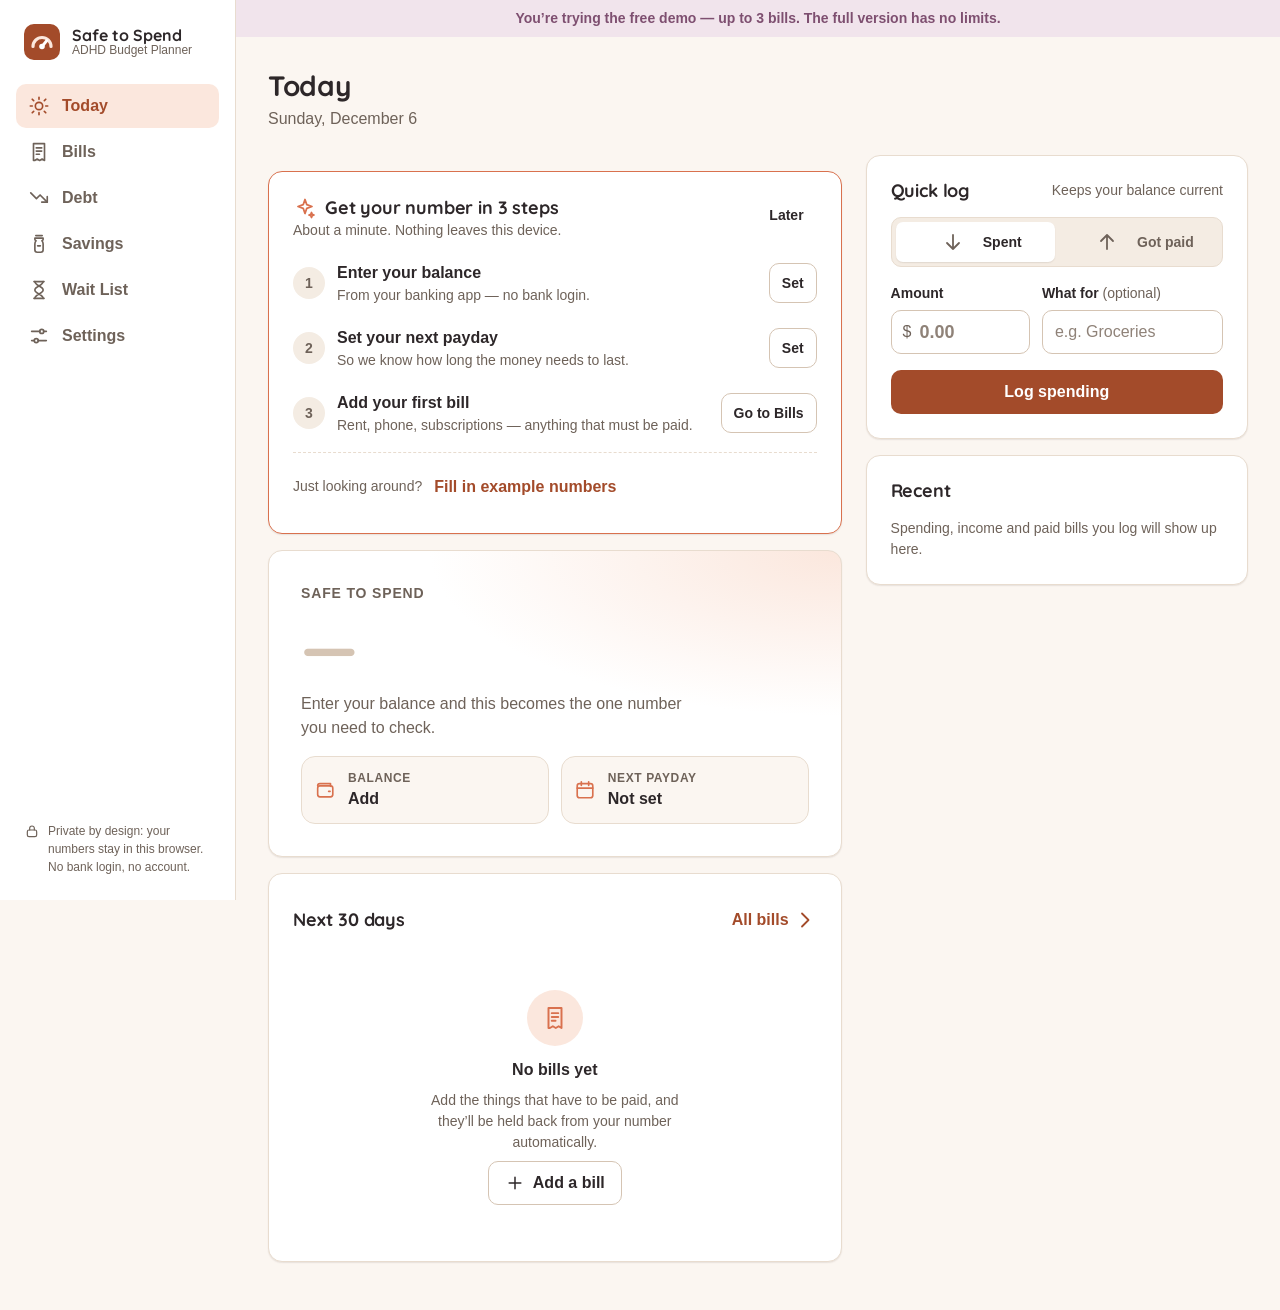
==== commit 91a507f0: "Rebuild Safe to Spend v2: payday-aware formula, design system, tests - Safe to Spend now counts only" ====
--- a/docs/index.html
+++ b/docs/index.html
@@ -2,112 +2,219 @@
 <html lang="en">
 <head>
 <meta charset="utf-8">
-<meta name="viewport" content="width=device-width, initial-scale=1">
-<title>ADHD Budget Planner</title>
+<meta name="viewport" content="width=device-width, initial-scale=1, viewport-fit=cover">
+<meta name="color-scheme" content="light dark">
+<meta name="theme-color" content="#FBF6F1" media="(prefers-color-scheme: light)">
+<meta name="theme-color" content="#1D161C" media="(prefers-color-scheme: dark)">
+<meta name="description" content="Know what's safe to spend until payday — after bills, set-asides and savings. Private, offline, no bank login.">
+<title>Safe to Spend — ADHD Budget Planner</title>
+<script>
+  /* Apply the saved theme before first paint so dark-mode users never see a white flash. */
+  (function () {
+    try {
+      var keys = ['adhd-safe-to-spend:v1', 'adhd-safe-to-spend-demo:v1'];
+      var t = 'system';
+      for (var i = 0; i < keys.length; i++) {
+        var raw = localStorage.getItem(keys[i]);
+        if (raw) { t = (JSON.parse(raw).settings || {}).theme || 'system'; break; }
+      }
+      if (t === 'system') t = window.matchMedia('(prefers-color-scheme: dark)').matches ? 'dark' : 'light';
+      document.documentElement.setAttribute('data-theme', t);
+    } catch (e) { /* defaults to light */ }
+  })();
+</script>
 <style>
-/* Design tokens — single source of truth for colors/spacing/radius/shadow/fonts.
-   tools/app_template.html (the "simple" architecture) hand-syncs its own inline
-   :root block to these same names/values (see tests/test_app.py's token-drift
-   test) since it must stay single-file and can't @import this file. Change a
-   value here AND there, never one without the other. */
-/* Breakpoints (documented here, not as custom properties — media queries need
-   literal px): 480 = small phone, 680 = nav collapses to a top bar (see
-   01_components.css), 960 = wide desktop (two-column dashboard/workspace layouts
-   via .grid-2, see 01_components.css). */
+/* GENERATED by tools/embed_font.py — do not edit by hand.
+   Quicksand Bold, SIL Open Font License 1.1 (commercial use and embedding permitted). */
+@font-face {
+  font-family: "Quicksand";
+  font-weight: 600 700;
+  font-style: normal;
+  font-display: swap;
+  src: url([data-uri]) format("truetype");
+}
+
+
+/* Design tokens — the single source of truth for color, type, space, radius,
+   elevation and motion. Components reference tokens only; no raw hex values
+   outside this file. Rationale and usage rules: docs/DESIGN.md.
+
+   Palette: warm terracotta + plum on warm paper, deliberately away from the
+   teal/green "calm fintech" look most competitors use (spec.md → Design).
+   Contrast pairs required by validators/app_check.py are verified ≥ 4.5:1 in
+   both themes; tests/unit/design.test.js re-checks every text pair below. */
 :root {
-  /* ADHD Budget Planner palette: warm terracotta/plum, deliberately not the
-     teal/green "calm fintech" look used by HeyMorning/DVDNart/TheCalmLifeReset/
-     FinNestStudio (research.json's Design rationale) — contrast-verified below. */
+  color-scheme: light;
+
+  /* Surfaces */
   --color-bg: #FBF6F1;
-  --color-ink: #3B3A36;
-  --color-accent: #D9714E;
-  --color-card: #fff;
-  --color-muted: #8a8378;
-  --color-border: #e6dcd0;
-  --color-danger: #B3434B;
-
-  /* Semantic feedback colors (banners, inline validation) — tinted background +
-     an ink-like text color, same pairing convention as --color-danger above. */
-  --color-success: #2F6B4F;
-  --color-success-bg: #E3F0E7;
-  --color-warning: #8A5A00;
-  --color-warning-bg: #FBF0D9;
-  --color-info: #2C5F8A;
-  --color-info-bg: #E4EEF5;
-  --color-error-bg: #F7E3E4;
-
-  /* Solid button-background colors. Deliberately FIXED — the same value in both
-     light and dark mode, unlike --color-accent/--color-danger above (which stay
-     theme-adaptive for foreground/decorative use: chart fills, icons, borders,
-     where lightening in dark mode is correct). A theme-adaptive color that gets
-     LIGHTER in dark mode is wrong for a solid button background carrying white
-     text — tests/test_app.py's contrast tests + validators/app_check.py's
-     check_color_contrast verify these two pairs hold >= 4.5:1 in both themes. */
-  --color-primary: #A8512E;
-  --color-on-primary: #fff;
-  --color-danger-strong: #B3434B;
-  --color-on-danger: #fff;
-
+  --color-card: #FFFFFF;
+  --color-sunken: #F4ECE3;
+  --color-border: #E8DCCF;
+  --color-border-strong: #D5C4B3;
+
+  /* Text */
+  --color-ink: #2D2729;
+  --color-muted: #6E6259;
+  --color-faint: #8F8278;
+
+  /* Brand */
+  --color-accent: #D9714E;          /* decorative: icons, bars, highlights */
+  --color-accent-soft: #FBE7DD;
+  --color-plum: #7E4F70;
+  --color-plum-soft: #F1E4EC;
+
+  /* Solid fills carrying white text — FIXED across themes (see docs/DESIGN.md) */
+  --color-primary: #A34B2A;
+  --color-primary-hover: #8C3F22;
+  --color-on-primary: #FFFFFF;
+  --color-danger-strong: #A8353F;
+  --color-on-danger: #FFFFFF;
+
+  /* Semantic */
+  --color-danger: #A8353F;
+  --color-error-bg: #F9E4E5;
+  --color-success: #2C6A4B;
+  --color-success-bg: #E2F0E7;
+  --color-warning: #85570A;
+  --color-warning-bg: #FBF0D8;
+  --color-info: #2C5B85;
+  --color-info-bg: #E4EDF5;
+
+  /* Breakdown categories (always paired with a text label, never color alone) */
+  --color-cat-bills: #D9714E;
+  --color-cat-setaside: #C99A3E;
+  --color-cat-savings: #8A5C7A;
+  --color-cat-safe: #2F7A55;
+
+  /* Overlays */
+  --color-toast-bg: #2D2729;
+  --color-toast-ink: #FBF6F1;
+  --color-toast-action: #F4B79E;
+  --color-scrim: rgba(30, 20, 25, .45);
+
+  /* Space (4px base) */
   --space-1: 4px;
   --space-2: 8px;
   --space-3: 12px;
   --space-4: 16px;
   --space-5: 24px;
   --space-6: 32px;
-
+  --space-7: 48px;
+
+  /* Radius */
   --radius-sm: 10px;
   --radius-md: 14px;
-  --radius-lg: 16px;
+  --radius-lg: 20px;
   --radius-full: 999px;
 
-  --shadow-sm: 0 1px 6px rgba(0, 0, 0, .06);
-  --shadow-md: 0 8px 24px rgba(0, 0, 0, .14);
-
-  /* Type scale. h1/h2/h3 below use these; .text-sm/.text-xs/.caption are utility
-     classes for secondary copy — see 01_components.css. */
+  /* Elevation */
+  --shadow-sm: 0 1px 2px rgba(60, 40, 30, .06), 0 1px 1px rgba(60, 40, 30, .04);
+  --shadow-md: 0 6px 20px rgba(60, 40, 30, .10);
+  --shadow-lg: 0 18px 48px rgba(40, 25, 20, .22);
+
+  /* Type */
+  --font-body: "Nunito Sans", ui-rounded, -apple-system, BlinkMacSystemFont, "Segoe UI", Roboto, Helvetica, Arial, sans-serif;
+  --font-heading: "Quicksand", ui-rounded, -apple-system, BlinkMacSystemFont, "Segoe UI", Roboto, sans-serif;
   --text-xs: 0.75rem;
   --text-sm: 0.875rem;
   --text-base: 1rem;
   --text-lg: 1.125rem;
   --text-xl: 1.375rem;
   --text-2xl: 1.75rem;
-  --leading-tight: 1.25;
+  --text-hero: clamp(2.75rem, 11vw, 4rem);
+  --leading-tight: 1.2;
   --leading-normal: 1.5;
-
-  /* Named after the same brand families tools/fonts/ ships (used in the guide
-     PDFs via tools/pdf_kit.py) — a browser with them installed renders on-brand;
-     everyone else falls back to a clean system stack. The TTFs themselves are
-     not embedded here (keeps the self-contained HTML small — see CLAUDE.md). */
-  --font-body: "Nunito Sans", -apple-system, "Segoe UI", Roboto, Helvetica, Arial, sans-serif;
-  --font-heading: "Quicksand", -apple-system, "Segoe UI", Roboto, Helvetica, Arial, sans-serif;
-}
+  --weight-regular: 400;
+  --weight-semibold: 600;
+  --weight-bold: 700;
+
+  /* Layout */
+  --tap: 44px;
+  --content-max: 1120px;
+  --sidebar-w: 236px;
+  --tabbar-h: 64px;
+
+  /* Motion */
+  --ease: cubic-bezier(.2, .7, .2, 1);
+  --dur-fast: 120ms;
+  --dur: 200ms;
+}
+
+/* Dark theme: explicit choice, or "system" (no data-theme) on a dark OS. */
 :root[data-theme="dark"] {
-  --color-bg: #231A22;
-  --color-ink: #ece7df;
-  --color-accent: #C98BA0;
-  --color-card: #2f2430;
-  --color-muted: #ab9fa8;
-  --color-border: #4a3a49;
-  --color-danger: #d97b82;
-
-  --color-success: #8FCBA8;
-  --color-success-bg: #1E3A2B;
-  --color-warning: #E8C067;
-  --color-warning-bg: #3A2F12;
-  --color-info: #8FC1E8;
-  --color-info-bg: #1C3246;
-  --color-error-bg: #3A1F21;
-
-  /* --color-primary/--color-on-primary/--color-danger-strong/--color-on-danger
-     intentionally NOT overridden here — see the base :root comment above. */
-}
-
-* { box-sizing: border-box; }
-body { margin: 0; font-family: var(--font-body); font-size: var(--text-base); line-height: var(--leading-normal); background: var(--color-bg); color: var(--color-ink); }
-h1, h2, h3 { font-family: var(--font-heading); line-height: var(--leading-tight); margin: var(--space-2) 0 var(--space-1); }
+  color-scheme: dark;
+  --color-bg: #1D161C;
+  --color-card: #281F27;
+  --color-sunken: #221A21;
+  --color-border: #3E313B;
+  --color-border-strong: #54434F;
+  --color-ink: #F2ECE6;
+  --color-muted: #BDAFB7;
+  --color-faint: #9C8E97;
+  --color-accent: #E8906F;
+  --color-accent-soft: #3D2620;
+  --color-plum: #D3A3C4;
+  --color-plum-soft: #3A2734;
+  --color-danger: #F0959B;
+  --color-error-bg: #3D2023;
+  --color-success: #8ED0AA;
+  --color-success-bg: #1C3529;
+  --color-warning: #EBC56E;
+  --color-warning-bg: #3A2F14;
+  --color-info: #93C0E8;
+  --color-info-bg: #1C3044;
+  --color-cat-bills: #E8906F;
+  --color-cat-setaside: #D9B15F;
+  --color-cat-savings: #C08BB2;
+  --color-cat-safe: #63B98B;
+  --color-toast-bg: #F2ECE6;
+  --color-toast-ink: #2D2729;
+  --color-toast-action: #A34B2A;
+  --color-scrim: rgba(0, 0, 0, .6);
+  --shadow-sm: 0 1px 2px rgba(0, 0, 0, .3);
+  --shadow-md: 0 8px 24px rgba(0, 0, 0, .35);
+  --shadow-lg: 0 18px 48px rgba(0, 0, 0, .55);
+}
+
+
+/* Base element styles and typography. */
+*, *::before, *::after { box-sizing: border-box; }
+html { -webkit-text-size-adjust: 100%; text-size-adjust: 100%; }
+body {
+  margin: 0;
+  font-family: var(--font-body);
+  font-size: var(--text-base);
+  line-height: var(--leading-normal);
+  background: var(--color-bg);
+  color: var(--color-ink);
+  -webkit-font-smoothing: antialiased;
+  -webkit-tap-highlight-color: transparent;
+}
+h1, h2, h3 {
+  font-family: var(--font-heading);
+  font-weight: var(--weight-bold);
+  line-height: var(--leading-tight);
+  letter-spacing: -0.01em;
+  margin: 0;
+}
 h1 { font-size: var(--text-2xl); }
-h2 { font-size: var(--text-xl); }
-h3 { font-size: var(--text-lg); }
+h2 { font-size: var(--text-lg); }
+h3 { font-size: var(--text-base); }
+p { margin: 0; }
+a { color: var(--color-primary); }
+:root[data-theme="dark"] a { color: var(--color-accent); }
+svg { flex-shrink: 0; }
+[hidden] { display: none !important; }
+.num { font-variant-numeric: tabular-nums; }
+.muted { color: var(--color-muted); }
+.text-sm { font-size: var(--text-sm); }
+.text-xs { font-size: var(--text-xs); }
+.visually-hidden {
+  position: absolute !important; width: 1px; height: 1px; padding: 0; margin: -1px;
+  overflow: hidden; clip: rect(0 0 0 0); white-space: nowrap; border: 0;
+}
+:focus-visible { outline: 3px solid var(--color-accent); outline-offset: 2px; border-radius: 6px; }
 
 @media (prefers-reduced-motion: reduce) {
   *, *::before, *::after {
@@ -119,975 +226,3325 @@
 }
 
 
-/* Structural layout + reusable component classes. Shares every color/spacing/radius
-   token with tools/app_template.html's inline <style> (see 00_tokens.css's header) —
-   keep both in sync, verified by tests/test_app.py's token-drift/component tests. */
-#app-header { display: flex; align-items: center; justify-content: space-between; padding: var(--space-3) var(--space-4); border-bottom: 1px solid var(--color-border); }
-#app-controls { display: flex; gap: var(--space-2); }
-#app-body { display: flex; min-height: calc(100vh - 56px); }
-#view-nav { display: flex; flex-direction: column; gap: var(--space-1); width: 180px; padding: var(--space-4) var(--space-2); border-right: 1px solid var(--color-border); flex-shrink: 0; }
-#view-nav button { text-align: left; background: transparent; border: 0; padding: var(--space-3) var(--space-3); border-radius: var(--radius-sm); font: inherit; color: var(--color-ink); cursor: pointer; }
-#view-nav button[aria-current="page"] { background: var(--color-card); font-weight: 600; }
-#view-root { flex: 1; padding: var(--space-5) var(--space-5) 60px; max-width: 760px; }
-/* h1/h2/h3 sizing comes from 00_tokens.css's type scale. */
-p.sub { margin: 0 0 var(--space-5); color: var(--color-muted); font-size: var(--text-sm); }
-
-.card { background: var(--color-card); border-radius: var(--radius-md); padding: var(--space-4); margin-bottom: var(--space-4); box-shadow: var(--shadow-sm); }
-.row { display: flex; gap: var(--space-2); }
-
-input[type=text], input[type=number], textarea {
-  flex: 1; min-width: 0; font: inherit; padding: 10px 12px;
-  border: 1px solid var(--color-border); border-radius: var(--radius-sm);
-  background: var(--color-card); color: var(--color-ink);
-}
-
-/* background/color use the FIXED --color-primary/--color-danger-strong pair (see
-   00_tokens.css) — not --color-accent/--color-danger, whose dark-mode-lightened
-   values drop white-text contrast well below WCAG AA when used as a solid fill. */
-button { font: inherit; padding: 10px 14px; border: 0; border-radius: var(--radius-sm); background: var(--color-primary); color: var(--color-on-primary); cursor: pointer; }
-button.ghost { background: transparent; color: var(--color-ink); border: 1px solid var(--color-border); }
-button.danger { background: var(--color-danger-strong); color: var(--color-on-danger); }
-
-:focus-visible { outline: 2px solid var(--color-accent); outline-offset: 2px; }
-
-ul { list-style: none; padding: 0; margin: var(--space-3) 0 0; }
-li { display: flex; align-items: center; justify-content: space-between; gap: var(--space-2); padding: 10px 0; border-top: 1px solid var(--color-border); }
-
-/* Uses the fixed --color-primary pair, same contrast reasoning as buttons above —
-   a persistent banner has the same white-text-on-solid-fill requirement. */
-#demo-banner { text-align: center; padding: var(--space-2); margin: 0; background: var(--color-primary); color: var(--color-on-primary); font-size: var(--text-sm); }
-#demo-banner[hidden] { display: none; }
-
-/* Empty-state: a single reusable pattern for "nothing here yet" sections. */
-.empty-state { text-align: center; padding: 40px var(--space-4); color: var(--color-muted); }
-.empty-state strong { display: block; color: var(--color-ink); margin-bottom: var(--space-1); }
-
-/* Toast/snackbar: transient feedback, dismissed by the caller via [hidden]. */
-.toast {
-  position: fixed; left: 50%; bottom: var(--space-4); transform: translateX(-50%);
-  background: var(--color-ink); color: var(--color-bg); padding: 10px var(--space-4);
-  border-radius: var(--radius-sm); box-shadow: var(--shadow-sm); font-size: .9rem;
-}
-.toast[hidden] { display: none; }
-
-/* Banner/alert: persistent inline feedback (validation summaries, zone warnings),
-   distinct from the transient floating .toast above. One semantic variant class
-   required: success|warning|error|info. */
-.banner { display: flex; align-items: flex-start; gap: var(--space-2); padding: var(--space-3) var(--space-4); border-radius: var(--radius-sm); font-size: var(--text-sm); margin-bottom: var(--space-4); }
-.banner.success { background: var(--color-success-bg); color: var(--color-success); }
+/* Reusable components. Every view is composed from these — see docs/DESIGN.md
+   for when to use which. */
+
+/* ---------- Buttons ---------- */
+.btn {
+  display: inline-flex; align-items: center; justify-content: center; gap: var(--space-2);
+  min-height: var(--tap); padding: 0 var(--space-4);
+  font: inherit; font-weight: var(--weight-semibold); font-size: var(--text-base);
+  border-radius: var(--radius-sm); border: 1px solid transparent;
+  cursor: pointer; white-space: nowrap; text-decoration: none;
+  transition: background var(--dur-fast) var(--ease), border-color var(--dur-fast) var(--ease), transform var(--dur-fast) var(--ease);
+}
+.btn:active { transform: translateY(1px); }
+.btn:disabled { opacity: .5; cursor: not-allowed; transform: none; }
+.btn-primary { background: var(--color-primary); color: var(--color-on-primary); }
+.btn-primary:hover:not(:disabled) { background: var(--color-primary-hover); }
+.btn-secondary { background: var(--color-card); color: var(--color-ink); border-color: var(--color-border-strong); }
+.btn-secondary:hover:not(:disabled) { background: var(--color-sunken); }
+.btn-ghost { background: transparent; color: var(--color-ink); }
+.btn-ghost:hover:not(:disabled) { background: var(--color-sunken); }
+.btn-danger { background: var(--color-danger-strong); color: var(--color-on-danger); }
+.btn-danger-quiet { background: transparent; color: var(--color-danger); border-color: var(--color-border-strong); }
+.btn-danger-quiet:hover { background: var(--color-error-bg); }
+.btn-sm { min-height: 40px; padding: 0 var(--space-3); font-size: var(--text-sm); }
+.btn-block { width: 100%; }
+.icon-btn {
+  display: inline-grid; place-items: center; width: var(--tap); height: var(--tap);
+  border: 0; border-radius: var(--radius-sm); background: transparent; color: var(--color-muted);
+  cursor: pointer;
+}
+.icon-btn:hover { background: var(--color-sunken); color: var(--color-ink); }
+.icon-btn svg, .btn svg { width: 20px; height: 20px; }
+.link-btn {
+  background: none; border: 0; padding: var(--space-2) 0; min-height: var(--tap);
+  font: inherit; font-weight: var(--weight-semibold); color: var(--color-primary); cursor: pointer;
+  display: inline-flex; align-items: center; gap: var(--space-1);
+}
+:root[data-theme="dark"] .link-btn { color: var(--color-accent); }
+
+/* ---------- Cards ---------- */
+.card {
+  background: var(--color-card);
+  border: 1px solid var(--color-border);
+  border-radius: var(--radius-md);
+  padding: var(--space-5);
+  box-shadow: var(--shadow-sm);
+  min-width: 0;
+}
+.card-header { display: flex; align-items: center; justify-content: space-between; gap: var(--space-3); margin-bottom: var(--space-4); }
+.card-header h2 { display: flex; align-items: center; gap: var(--space-2); }
+.card-header .hint { font-size: var(--text-sm); color: var(--color-muted); }
+.card-flush { padding: 0; overflow: hidden; }
+.card-flush > .card-header { padding: var(--space-5) var(--space-5) 0; }
+
+/* ---------- Forms ---------- */
+.form { display: grid; gap: var(--space-4); }
+.form-row { display: grid; grid-template-columns: repeat(auto-fit, minmax(150px, 1fr)); gap: var(--space-3); }
+.field { display: grid; grid-template-columns: minmax(0, 1fr); align-content: start; gap: 6px; min-width: 0; }
+.field > label, .field-label { font-size: var(--text-sm); font-weight: var(--weight-semibold); color: var(--color-ink); }
+.field .optional { font-weight: var(--weight-regular); color: var(--color-muted); }
+.input, .select {
+  width: 100%; min-height: var(--tap); padding: 0 var(--space-3);
+  font: inherit; color: var(--color-ink); background: var(--color-card);
+  border: 1px solid var(--color-border-strong); border-radius: var(--radius-sm);
+  transition: border-color var(--dur-fast) var(--ease), box-shadow var(--dur-fast) var(--ease);
+}
+.input { min-width: 0; }
+.input[type="date"] { display: block; }
+.input::placeholder { color: var(--color-faint); }
+.input:focus, .select:focus { outline: none; border-color: var(--color-accent); box-shadow: 0 0 0 3px var(--color-accent-soft); }
+.select {
+  appearance: none; -webkit-appearance: none; padding-right: 40px;
+  background-image: linear-gradient(45deg, transparent 50%, var(--color-muted) 50%), linear-gradient(135deg, var(--color-muted) 50%, transparent 50%);
+  background-position: calc(100% - 20px) 50%, calc(100% - 15px) 50%;
+  background-size: 5px 5px; background-repeat: no-repeat;
+}
+.input-money { position: relative; }
+.input-money .prefix {
+  position: absolute; left: var(--space-3); top: 50%; transform: translateY(-50%);
+  color: var(--color-muted); pointer-events: none; font-variant-numeric: tabular-nums;
+}
+.input-money .input { padding-left: calc(var(--space-3) + var(--prefix-w, 1ch) + 6px); font-variant-numeric: tabular-nums; }
+.field .help { font-size: var(--text-sm); color: var(--color-muted); }
+.field-error { display: none; font-size: var(--text-sm); color: var(--color-danger); font-weight: var(--weight-semibold); }
+.field.has-error .input, .field.has-error .select { border-color: var(--color-danger); }
+.field.has-error .field-error { display: block; }
+.check { display: flex; align-items: flex-start; gap: var(--space-3); min-height: var(--tap); cursor: pointer; padding: var(--space-2) 0; }
+.check input { width: 20px; height: 20px; margin: 2px 0 0; accent-color: var(--color-primary); flex-shrink: 0; }
+.check span small { display: block; color: var(--color-muted); font-size: var(--text-sm); }
+.form-actions { display: flex; gap: var(--space-3); flex-wrap: wrap; }
+.form-error {
+  padding: var(--space-3) var(--space-4); border-radius: var(--radius-sm);
+  background: var(--color-error-bg); color: var(--color-danger); font-size: var(--text-sm); font-weight: var(--weight-semibold);
+}
+
+/* Segmented control (radio group) */
+.segmented {
+  display: inline-flex; padding: 4px; gap: 4px; border-radius: var(--radius-sm);
+  background: var(--color-sunken); border: 1px solid var(--color-border); max-width: 100%; min-width: 0;
+}
+.segmented label { position: relative; flex: 1 1 0; min-width: 0; }
+.segmented input { position: absolute; opacity: 0; inset: 0; margin: 0; cursor: pointer; }
+.segmented span {
+  display: flex; align-items: center; justify-content: center; gap: 6px;
+  min-height: 40px; padding: 0 var(--space-3); border-radius: 7px;
+  font-size: var(--text-sm); font-weight: var(--weight-semibold); color: var(--color-muted); white-space: nowrap; overflow: hidden; text-overflow: ellipsis;
+  transition: background var(--dur-fast) var(--ease), color var(--dur-fast) var(--ease);
+}
+.segmented input:checked + span { background: var(--color-card); color: var(--color-ink); box-shadow: var(--shadow-sm); }
+.segmented input:focus-visible + span { outline: 3px solid var(--color-accent); outline-offset: 1px; }
+.segmented.full { display: flex; width: 100%; }
+
+/* ---------- Lists ---------- */
+.list { list-style: none; margin: 0; padding: 0; }
+.list-item {
+  display: flex; align-items: center; gap: var(--space-3);
+  padding: var(--space-3) 0; border-top: 1px solid var(--color-border); min-height: 60px;
+}
+.list-item:first-child { border-top: 0; }
+.card-flush .list-item { padding-left: var(--space-5); padding-right: var(--space-3); }
+.list-main { flex: 1; min-width: 0; }
+.list-title { font-weight: var(--weight-semibold); overflow-wrap: anywhere; }
+.list-meta { font-size: var(--text-sm); color: var(--color-muted); display: flex; flex-wrap: wrap; gap: 2px var(--space-2); align-items: center; }
+.list-amount { font-weight: var(--weight-bold); font-variant-numeric: tabular-nums; text-align: right; white-space: nowrap; }
+.list-actions { display: flex; align-items: center; gap: var(--space-1); }
+.date-chip {
+  display: grid; place-items: center; width: 46px; height: 50px; flex-shrink: 0;
+  border-radius: var(--radius-sm); background: var(--color-sunken); line-height: 1.05;
+}
+.date-chip .m { font-size: 11px; font-weight: var(--weight-bold); text-transform: uppercase; color: var(--color-muted); letter-spacing: .04em; }
+.date-chip .d { font-family: var(--font-heading); font-size: var(--text-lg); font-weight: var(--weight-bold); }
+.date-chip.overdue { background: var(--color-error-bg); }
+.date-chip.overdue .m, .date-chip.overdue .d { color: var(--color-danger); }
+
+/* Pills / status */
+.pill {
+  display: inline-flex; align-items: center; gap: 4px; padding: 2px 8px; border-radius: var(--radius-full);
+  font-size: var(--text-xs); font-weight: var(--weight-bold); line-height: 1.5; white-space: nowrap;
+  background: var(--color-sunken); color: var(--color-muted);
+}
+.pill svg { width: 12px; height: 12px; }
+.pill-danger { background: var(--color-error-bg); color: var(--color-danger); }
+.pill-warning { background: var(--color-warning-bg); color: var(--color-warning); }
+.pill-success { background: var(--color-success-bg); color: var(--color-success); }
+.pill-info { background: var(--color-info-bg); color: var(--color-info); }
+.pill-plum { background: var(--color-plum-soft); color: var(--color-plum); }
+
+/* Paid toggle */
+.paid-toggle {
+  display: inline-flex; align-items: center; gap: 6px; min-height: var(--tap); min-width: var(--tap);
+  padding: 0 var(--space-3); border-radius: var(--radius-full);
+  border: 1.5px solid var(--color-border-strong); background: var(--color-card); color: var(--color-ink);
+  font: inherit; font-size: var(--text-sm); font-weight: var(--weight-bold); cursor: pointer;
+}
+.paid-toggle svg { width: 16px; height: 16px; }
+.paid-toggle:hover { border-color: var(--color-success); color: var(--color-success); }
+.paid-toggle[aria-pressed="true"] { background: var(--color-success-bg); border-color: transparent; color: var(--color-success); }
+
+/* ---------- Progress ---------- */
+.progress { height: 10px; border-radius: var(--radius-full); background: var(--color-sunken); overflow: hidden; }
+.progress > span { display: block; height: 100%; border-radius: inherit; background: var(--color-cat-savings); transition: width var(--dur) var(--ease); }
+.progress.done > span { background: var(--color-cat-safe); }
+
+/* ---------- Stats ---------- */
+.stats { display: grid; grid-template-columns: repeat(auto-fit, minmax(140px, 1fr)); gap: var(--space-3); }
+.stat { padding: var(--space-4); border-radius: var(--radius-md); background: var(--color-card); border: 1px solid var(--color-border); }
+.stat-label { font-size: var(--text-sm); color: var(--color-muted); font-weight: var(--weight-semibold); }
+.stat-value { font-family: var(--font-heading); font-size: var(--text-xl); font-weight: var(--weight-bold); font-variant-numeric: tabular-nums; margin-top: 2px; }
+
+/* ---------- Empty state ---------- */
+.empty { display: grid; justify-items: center; text-align: center; gap: var(--space-2); padding: var(--space-6) var(--space-4); color: var(--color-muted); }
+.empty-icon { display: grid; place-items: center; width: 56px; height: 56px; border-radius: var(--radius-full); background: var(--color-accent-soft); color: var(--color-accent); margin-bottom: var(--space-1); }
+.empty-icon svg { width: 26px; height: 26px; }
+.empty strong { color: var(--color-ink); font-size: var(--text-base); }
+.empty p { max-width: 34ch; font-size: var(--text-sm); }
+
+/* ---------- Banners ---------- */
+.banner {
+  display: flex; gap: var(--space-3); align-items: flex-start;
+  padding: var(--space-3) var(--space-4); border-radius: var(--radius-sm); font-size: var(--text-sm);
+}
+.banner svg { width: 18px; height: 18px; margin-top: 2px; }
+.banner > div { flex: 1; min-width: 0; }
+.banner strong { display: block; }
+.banner.info { background: var(--color-info-bg); color: var(--color-info); }
 .banner.warning { background: var(--color-warning-bg); color: var(--color-warning); }
 .banner.error { background: var(--color-error-bg); color: var(--color-danger); }
-.banner.info { background: var(--color-info-bg); color: var(--color-info); }
-
-/* Form field group: label + control + optional help text + error state. Wrap any
-   existing input/textarea/select in a .field; add .has-error plus a .field-error
-   element (role="alert" so screen readers announce it) when validation fails. */
-.field { margin-bottom: var(--space-4); }
-.field label { display: block; margin-bottom: 6px; font-weight: 600; font-size: var(--text-sm); }
-.field .help { display: block; margin-top: 4px; color: var(--color-muted); font-size: var(--text-xs); }
-.field.has-error input, .field.has-error textarea, .field.has-error select { border-color: var(--color-danger); }
-.field-error { display: block; margin-top: 4px; color: var(--color-danger); font-size: var(--text-xs); }
-select {
-  flex: 1; min-width: 0; font: inherit; padding: 10px 12px;
-  border: 1px solid var(--color-border); border-radius: var(--radius-sm);
-  background: var(--color-card); color: var(--color-ink);
-}
-
-/* Table: header row, row separators, a horizontal-scroll wrapper for narrow
-   screens so a wide table never breaks layout instead of silently clipping. */
-.table-scroll { overflow-x: auto; margin-bottom: var(--space-4); }
-table.table { width: 100%; border-collapse: collapse; font-size: var(--text-sm); }
-table.table th { text-align: left; padding: var(--space-2) var(--space-3); color: var(--color-muted); font-weight: 600; border-bottom: 1px solid var(--color-border); }
-table.table td { padding: var(--space-2) var(--space-3); border-bottom: 1px solid var(--color-border); }
-table.table tbody tr:hover { background: var(--color-bg); }
-
-/* Tabs: role="tablist"/"tab"/"tabpanel" convention. Toggling is handled by
-   App.ui.initTabs(root) in main.js — this is presentation only. */
-.tabs { display: flex; gap: var(--space-1); border-bottom: 1px solid var(--color-border); margin-bottom: var(--space-4); }
-.tabs [role="tab"] { background: transparent; border: 0; border-bottom: 2px solid transparent; border-radius: 0; padding: var(--space-2) var(--space-3); color: var(--color-muted); cursor: pointer; }
-.tabs [role="tab"][aria-selected="true"] { color: var(--color-ink); border-bottom-color: var(--color-primary); font-weight: 600; }
-[role="tabpanel"][hidden] { display: none; }
-
-/* Loading: a CSS-only spinner and a skeleton shimmer block. Both go static under
-   prefers-reduced-motion (see 00_tokens.css's global rule). */
-.spinner { width: 20px; height: 20px; border-radius: var(--radius-full); border: 2.5px solid var(--color-border); border-top-color: var(--color-primary); animation: spin 0.8s linear infinite; display: inline-block; }
-@keyframes spin { to { transform: rotate(360deg); } }
-.skeleton { background: var(--color-border); border-radius: var(--radius-sm); animation: skeleton-pulse 1.4s ease-in-out infinite; }
-@keyframes skeleton-pulse { 0%, 100% { opacity: 1; } 50% { opacity: .5; } }
-
-/* Modal: native <dialog> — no extra JS library needed for open/close/backdrop.
-   .modal-header/.modal-body/.modal-footer are an optional structural convention
-   for anything beyond a one-line confirm. */
-dialog.modal { border: 0; border-radius: var(--radius-lg); padding: var(--space-5); max-width: 420px; width: 90%; box-shadow: var(--shadow-md); background: var(--color-card); color: var(--color-ink); }
-dialog.modal::backdrop { background: rgba(0, 0, 0, .4); }
-.modal-header { font-family: var(--font-heading); font-size: var(--text-lg); font-weight: 600; margin-bottom: var(--space-3); }
-.modal-body { margin-bottom: var(--space-4); }
-.modal-footer { display: flex; justify-content: flex-end; gap: var(--space-2); }
-
-/* Accordion: native <details>/<summary> — Help/FAQ sections, no JS required. */
-details.accordion { border-bottom: 1px solid var(--color-border); padding: var(--space-3) 0; }
-details.accordion summary { cursor: pointer; font-weight: 600; }
-details.accordion[open] summary { color: var(--color-primary); }
-details.accordion .answer { margin-top: var(--space-2); color: var(--color-ink); }
-
-/* Layout utilities for dashboard/workspace views: .stack is the default vertical
-   flow (explicit for readability); .grid-2 goes two columns at >=680px. */
-.stack { display: flex; flex-direction: column; gap: var(--space-4); }
-.grid-2 { display: grid; grid-template-columns: 1fr; gap: var(--space-4); }
-/* Grid items default to min-width:auto (content-based), which lets a flex row's
-   children (e.g. .row inputs) force a grid cell wider than its track and overflow
-   at narrow viewports — min-width:0 lets the track's own width win instead. */
-.grid-2 > * { min-width: 0; }
-@media (min-width: 680px) {
-  .grid-2 { grid-template-columns: 1fr 1fr; }
-}
-
-@media (max-width: 680px) {
-  #app-body { flex-direction: column; }
-  #view-nav { flex-direction: row; width: auto; overflow-x: auto; border-right: 0; border-bottom: 1px solid var(--color-border); }
-  #view-root { max-width: none; padding: var(--space-4); }
-  .tabs { overflow-x: auto; }
-}
+.banner.success { background: var(--color-success-bg); color: var(--color-success); }
+.banner .link-btn { color: inherit; text-decoration: underline; min-height: 0; padding: 0; }
+
+/* ---------- Dialog ---------- */
+dialog.modal {
+  width: min(480px, calc(100vw - 32px)); max-height: calc(100dvh - 32px);
+  padding: 0; border: 1px solid var(--color-border); border-radius: var(--radius-lg);
+  background: var(--color-card); color: var(--color-ink); box-shadow: var(--shadow-lg);
+}
+dialog.modal::backdrop { background: var(--color-scrim); }
+.modal-header { display: flex; align-items: center; justify-content: space-between; gap: var(--space-3); padding: var(--space-4) var(--space-4) 0 var(--space-5); }
+.modal-header h2 { font-size: var(--text-xl); }
+.modal-body { padding: var(--space-4) var(--space-5) var(--space-5); display: grid; gap: var(--space-4); }
+.modal-body > p { color: var(--color-muted); }
+.modal-footer > .btn-danger-quiet { margin-right: auto; }
+.modal-footer { display: flex; justify-content: flex-end; gap: var(--space-3); flex-wrap: wrap; padding: var(--space-4) var(--space-5); border-top: 1px solid var(--color-border); background: var(--color-sunken); }
+@media (max-width: 520px) {
+  dialog.modal { margin: auto auto 0; width: 100vw; max-width: 100vw; border-radius: var(--radius-lg) var(--radius-lg) 0 0; border-bottom: 0; }
+  .modal-footer { padding-bottom: calc(var(--space-4) + env(safe-area-inset-bottom)); }
+  .modal-footer .btn { flex: 1; }
+}
+
+/* ---------- Toast ---------- */
+.toast-region { position: fixed; left: 50%; transform: translateX(-50%); bottom: var(--space-5); z-index: 50; display: grid; gap: var(--space-2); width: min(440px, calc(100vw - 32px)); pointer-events: none; }
+.toast {
+  display: flex; align-items: center; gap: var(--space-3); pointer-events: auto;
+  padding: var(--space-2) var(--space-2) var(--space-2) var(--space-4); min-height: 52px;
+  border-radius: var(--radius-md); background: var(--color-toast-bg); color: var(--color-toast-ink); box-shadow: var(--shadow-lg);
+  font-size: var(--text-sm); font-weight: var(--weight-semibold);
+  animation: toast-in var(--dur) var(--ease);
+}
+.toast span { flex: 1; }
+.toast button { min-height: 40px; padding: 0 var(--space-3); border: 0; border-radius: var(--radius-sm); background: transparent; color: var(--color-toast-action); font: inherit; font-weight: var(--weight-bold); cursor: pointer; }
+@keyframes toast-in { from { opacity: 0; transform: translateY(8px); } to { opacity: 1; transform: none; } }
+
+/* ---------- Disclosure ---------- */
+details.disclosure > summary {
+  list-style: none; cursor: pointer; display: flex; align-items: center; gap: var(--space-2);
+  min-height: var(--tap); font-weight: var(--weight-semibold); color: var(--color-primary);
+}
+:root[data-theme="dark"] details.disclosure > summary { color: var(--color-accent); }
+details.disclosure > summary::-webkit-details-marker { display: none; }
+details.disclosure > summary svg { width: 18px; height: 18px; transition: transform var(--dur) var(--ease); }
+details.disclosure[open] > summary svg { transform: rotate(90deg); }
+
+
+/* App shell. Two layouts, one breakpoint:
+   - < 760px (phones): compact top bar + fixed bottom tab bar (thumb reach).
+   - ≥ 760px (tablet/desktop): persistent left sidebar.
+   Content is width-capped so lines and the number never stretch across a wide
+   monitor. */
+.shell { min-height: 100vh; min-height: 100dvh; }
+
+/* Sidebar / tab bar share #view-nav (validators/app_check.py clicks [data-nav]). */
+.sidebar {
+  position: fixed; inset: 0 auto 0 0; width: var(--sidebar-w); z-index: 20;
+  display: flex; flex-direction: column; gap: var(--space-5);
+  padding: var(--space-5) var(--space-4);
+  background: var(--color-card); border-right: 1px solid var(--color-border);
+}
+.brand { display: flex; align-items: center; gap: var(--space-3); padding: 0 var(--space-2); }
+.brand-mark { width: 36px; height: 36px; flex-shrink: 0; }
+.brand-name { font-family: var(--font-heading); font-weight: var(--weight-bold); font-size: var(--text-base); line-height: 1.15; }
+.brand-name small { display: block; font-family: var(--font-body); font-weight: var(--weight-regular); font-size: var(--text-xs); color: var(--color-muted); }
+
+#view-nav { display: flex; flex-direction: column; gap: 2px; }
+#view-nav button {
+  display: flex; align-items: center; gap: var(--space-3);
+  min-height: var(--tap); padding: 0 var(--space-3);
+  border: 0; border-radius: var(--radius-sm); background: transparent;
+  font: inherit; font-weight: var(--weight-semibold); color: var(--color-muted); text-align: left; cursor: pointer;
+  transition: background var(--dur-fast) var(--ease), color var(--dur-fast) var(--ease);
+}
+#view-nav button svg { width: 22px; height: 22px; }
+#view-nav button:hover { background: var(--color-sunken); color: var(--color-ink); }
+#view-nav button[aria-current="page"] { background: var(--color-accent-soft); color: var(--color-primary); }
+:root[data-theme="dark"] #view-nav button[aria-current="page"] { color: var(--color-accent); }
+#view-nav .badge {
+  margin-left: auto; min-width: 22px; height: 22px; padding: 0 6px; border-radius: var(--radius-full);
+  display: inline-grid; place-items: center; font-size: var(--text-xs); font-weight: var(--weight-bold);
+  background: var(--color-danger-strong); color: var(--color-on-danger);
+}
+
+.sidebar-foot { margin-top: auto; display: grid; gap: var(--space-3); font-size: var(--text-xs); color: var(--color-muted); padding: 0 var(--space-2); }
+.sidebar-foot .privacy { display: flex; gap: var(--space-2); align-items: flex-start; }
+.sidebar-foot svg { width: 16px; height: 16px; margin-top: 1px; }
+
+.main { margin-left: var(--sidebar-w); min-width: 0; }
+#view-root {
+  max-width: var(--content-max); margin: 0 auto;
+  padding: var(--space-6) var(--space-6) var(--space-7);
+}
+#view-root:focus { outline: none; }
+
+.topbar { display: none; }
+
+.demo-banner {
+  display: flex; align-items: center; justify-content: center; gap: var(--space-2); flex-wrap: wrap;
+  padding: var(--space-2) var(--space-4); text-align: center;
+  background: var(--color-plum-soft); color: var(--color-plum); font-size: var(--text-sm); font-weight: var(--weight-semibold);
+}
+
+/* Page header inside a view */
+.page-head { display: flex; align-items: flex-end; justify-content: space-between; gap: var(--space-4); flex-wrap: wrap; margin-bottom: var(--space-5); }
+.page-head p { color: var(--color-muted); margin-top: var(--space-1); max-width: 60ch; }
+.stack { display: grid; gap: var(--space-4); align-content: start; min-width: 0; }
+.cols { display: grid; gap: var(--space-4); grid-template-columns: minmax(0, 1fr); align-items: start; }
+@media (min-width: 1100px) {
+  .cols { grid-template-columns: minmax(0, 1.45fr) minmax(320px, 1fr); gap: var(--space-5); }
+  .cols.even { grid-template-columns: minmax(0, 1fr) minmax(0, 1fr); }
+}
+
+/* ---------- Phone ---------- */
+@media (max-width: 759px) {
+  .sidebar {
+    inset: auto 0 0 0; width: auto; height: calc(var(--tabbar-h) + env(safe-area-inset-bottom));
+    flex-direction: row; padding: 0 var(--space-1) env(safe-area-inset-bottom); gap: 0;
+    border-right: 0; border-top: 1px solid var(--color-border);
+    box-shadow: 0 -4px 16px rgba(60, 40, 30, .06);
+  }
+  .sidebar .brand, .sidebar-foot { display: none; }
+  #view-nav { flex-direction: row; flex: 1; gap: 0; }
+  #view-nav button {
+    flex: 1; flex-direction: column; justify-content: center; gap: 2px;
+    min-height: var(--tabbar-h); padding: 6px 0 4px; border-radius: 0;
+    font-size: 11px; text-align: center; position: relative; min-width: 0;
+  }
+  #view-nav button span.label { white-space: nowrap; overflow: hidden; text-overflow: ellipsis; max-width: 100%; }
+  #view-nav button[aria-current="page"] { background: transparent; }
+  #view-nav button[aria-current="page"]::before {
+    content: ""; position: absolute; top: 0; left: 28%; right: 28%; height: 3px;
+    border-radius: 0 0 3px 3px; background: var(--color-primary);
+  }
+  :root[data-theme="dark"] #view-nav button[aria-current="page"]::before { background: var(--color-accent); }
+  #view-nav .badge { position: absolute; top: 6px; left: calc(50% + 6px); margin: 0; min-width: 18px; height: 18px; font-size: 10px; padding: 0 4px; }
+
+  .main { margin-left: 0; padding-bottom: calc(var(--tabbar-h) + env(safe-area-inset-bottom)); }
+  .topbar {
+    display: flex; align-items: center; gap: var(--space-3);
+    padding: var(--space-3) var(--space-4); padding-top: calc(var(--space-3) + env(safe-area-inset-top));
+    background: var(--color-bg);
+  }
+  .topbar .brand { padding: 0; }
+  .topbar .brand-mark { width: 30px; height: 30px; }
+  #view-root { padding: var(--space-2) var(--space-4) var(--space-6); }
+  .page-head { margin-bottom: var(--space-4); }
+  .card:not(.card-flush) { padding: var(--space-4); }
+  .card-flush > .card-header { padding: var(--space-4) var(--space-4) 0; }
+  .card-flush .list-item { padding-left: var(--space-4); }
+  .toast-region { bottom: calc(var(--tabbar-h) + env(safe-area-inset-bottom) + var(--space-3)); }
+}
+
+
+/* Today view. */
+
+/* Desktop: two columns (number + what's due | quick log + recent).
+   Phone/tablet: one column, re-ordered so the quick log sits right under the
+   number — the two things used every day — via display:contents + order. */
+.today-grid { display: grid; gap: var(--space-4); grid-template-columns: minmax(0, 1fr); align-items: start; }
+@media (min-width: 1100px) {
+  .today-grid { grid-template-columns: minmax(0, 1.5fr) minmax(320px, 1fr); gap: var(--space-5); }
+}
+@media (max-width: 1099px) {
+  .today-grid > .stack { display: contents; }
+  .o-alert { order: 1; } .o-onboarding { order: 2; } .o-hero { order: 3; }
+  .o-quick { order: 4; } .o-due { order: 5; } .o-activity { order: 6; }
+}
+
+/* ---------- Hero ---------- */
+.hero {
+  position: relative; overflow: hidden;
+  display: grid; gap: var(--space-2);
+  padding: var(--space-6);
+  background:
+    radial-gradient(120% 90% at 100% 0%, var(--color-accent-soft) 0%, transparent 60%),
+    var(--color-card);
+}
+.hero-eyebrow { font-size: var(--text-sm); font-weight: var(--weight-bold); letter-spacing: .06em; text-transform: uppercase; color: var(--color-muted); }
+.hero-number {
+  font-family: var(--font-heading); font-weight: var(--weight-bold);
+  font-size: var(--text-hero); line-height: 1; letter-spacing: -0.02em;
+  color: var(--color-cat-safe); margin: var(--space-1) 0;
+  overflow-wrap: anywhere;
+}
+.hero.is-negative .hero-number { color: var(--color-danger); }
+.hero.is-negative { background: radial-gradient(120% 90% at 100% 0%, var(--color-error-bg) 0%, transparent 60%), var(--color-card); }
+.hero-sub { font-size: var(--text-lg); color: var(--color-ink); max-width: 46ch; }
+.hero-empty .hero-number { color: var(--color-border-strong); }
+.hero-empty .hero-sub { color: var(--color-muted); font-size: var(--text-base); }
+.hero-empty > div { margin-top: var(--space-2); }
+
+.hero-meta { display: grid; grid-template-columns: 1fr 1fr; gap: var(--space-3); margin-top: var(--space-3); }
+.meta-btn {
+  display: grid; grid-template-columns: auto 1fr; column-gap: var(--space-3); align-items: center; text-align: left;
+  min-height: 60px; padding: var(--space-3); border-radius: var(--radius-md);
+  border: 1px solid var(--color-border); background: var(--color-bg); color: var(--color-ink);
+  font: inherit; cursor: pointer; transition: border-color var(--dur-fast) var(--ease), background var(--dur-fast) var(--ease);
+}
+.meta-btn:hover { border-color: var(--color-border-strong); background: var(--color-sunken); }
+.meta-btn > .icon { grid-row: span 2; color: var(--color-accent); }
+.meta-btn > .icon svg { width: 22px; height: 22px; }
+.meta-label { display: block; font-size: var(--text-xs); font-weight: var(--weight-bold); color: var(--color-muted); text-transform: uppercase; letter-spacing: .05em; }
+.meta-value { display: block; font-weight: var(--weight-bold); }
+.meta-sub { grid-column: 2; font-size: var(--text-xs); color: var(--color-muted); }
+
+/* ---------- Breakdown ---------- */
+.breakdown { margin-top: var(--space-2); border-top: 1px solid var(--color-border); padding-top: var(--space-1); }
+.bar { display: flex; gap: 3px; height: 14px; margin: var(--space-2) 0 var(--space-3); }
+.bar .seg { display: block; min-width: 6px; border-radius: 4px; }
+.seg-bills { background: var(--color-cat-bills); }
+.seg-setaside { background: var(--color-cat-setaside); }
+.seg-savings { background: var(--color-cat-savings); }
+.seg-safe { background: var(--color-cat-safe); }
+.swatch { display: inline-block; width: 10px; height: 10px; border-radius: 3px; flex-shrink: 0; margin-top: 6px; }
+.swatch-balance { background: transparent; border: 2px solid var(--color-muted); }
+.equation { margin: 0; display: grid; }
+.eq-row { display: flex; justify-content: space-between; gap: var(--space-4); padding: 6px 0; font-size: var(--text-sm); }
+.eq-row dt { display: flex; gap: var(--space-2); align-items: flex-start; color: var(--color-ink); min-width: 0; }
+.eq-row dt small { display: block; color: var(--color-muted); font-size: var(--text-xs); overflow-wrap: anywhere; }
+.eq-row dd { margin: 0; font-weight: var(--weight-semibold); white-space: nowrap; }
+.eq-total { border-top: 1px solid var(--color-border); margin-top: var(--space-1); padding-top: var(--space-2); font-size: var(--text-base); }
+.eq-total dt, .eq-total dd { font-weight: var(--weight-bold); }
+
+/* ---------- Onboarding ---------- */
+.onboarding { border-color: var(--color-accent); border-width: 1.5px; }
+.onboarding .card-header { align-items: flex-start; margin-bottom: var(--space-3); }
+.onboarding h2 .icon { color: var(--color-accent); }
+.steps { list-style: none; margin: 0; padding: 0; display: grid; gap: var(--space-1); }
+.steps li { display: flex; align-items: center; gap: var(--space-3); padding: var(--space-2) 0; }
+.step-num {
+  display: grid; place-items: center; width: 32px; height: 32px; flex-shrink: 0; border-radius: var(--radius-full);
+  background: var(--color-sunken); font-weight: var(--weight-bold); font-size: var(--text-sm); color: var(--color-muted);
+}
+.steps li.done .step-num { background: var(--color-success-bg); color: var(--color-success); }
+.steps li.done .step-num svg { width: 16px; height: 16px; }
+.steps li.done .list-title { color: var(--color-muted); text-decoration: line-through; text-decoration-color: var(--color-border-strong); }
+.ob-sample { display: flex; align-items: center; gap: var(--space-3); flex-wrap: wrap; margin-top: var(--space-2); padding-top: var(--space-3); border-top: 1px dashed var(--color-border); }
+
+/* ---------- Quick log ---------- */
+.quick-row { display: grid; grid-template-columns: minmax(0, 1fr) minmax(0, 1.3fr); gap: var(--space-3); }
+.quick-row .input-money .input { font-size: var(--text-lg); font-weight: var(--weight-bold); }
+#quickLogForm .segmented { display: flex; }
+
+/* ---------- Lists on Today ---------- */
+.paid-spacer { width: 0; }
+.list-foot { padding: var(--space-3) var(--space-5) var(--space-4); border-top: 1px solid var(--color-border); }
+.activity-icon { display: grid; place-items: center; width: 40px; height: 40px; border-radius: var(--radius-full); flex-shrink: 0; background: var(--color-sunken); color: var(--color-muted); }
+.activity-icon svg { width: 18px; height: 18px; }
+.act-income { background: var(--color-success-bg); color: var(--color-success); }
+.act-bill_paid { background: var(--color-accent-soft); color: var(--color-accent); }
+.act-waitlist_bought { background: var(--color-plum-soft); color: var(--color-plum); }
+.list-amount.is-income { color: var(--color-success); }
+.activity-empty { padding: 0 var(--space-5) var(--space-5); }
+
+@media (max-width: 759px) {
+  .hero { padding: var(--space-5) var(--space-4); }
+  .hero-sub { font-size: var(--text-base); }
+  .hero-meta { gap: var(--space-2); }
+  .meta-btn { padding: var(--space-2) var(--space-3); column-gap: var(--space-2); }
+  .list-foot { padding: var(--space-3) var(--space-4); }
+  .activity-empty { padding: 0 var(--space-4) var(--space-4); }
+}
+@media (max-width: 340px) {
+  .quick-row { grid-template-columns: 1fr; }
+}
+
+
+/* Bills / Debt / Savings / Wait List / Settings. */
+
+/* Shared page grid: summary stats, an "add" form, and the list.
+   Phone/tablet: stats → form → list. Desktop: list on the left, form on the
+   right, both under the stats. */
+.page-grid {
+  display: grid; gap: var(--space-4); align-items: start;
+  grid-template-columns: minmax(0, 1fr);
+  grid-template-areas: "summary" "form" "list";
+}
+.g-summary { grid-area: summary; }
+.g-form { grid-area: form; }
+.g-list { grid-area: list; min-width: 0; }
+@media (min-width: 1100px) {
+  .page-grid {
+    gap: var(--space-5);
+    grid-template-columns: minmax(0, 1.55fr) minmax(320px, 1fr);
+    grid-template-areas: "summary summary" "list form";
+  }
+  .g-form { position: sticky; top: var(--space-5); }
+}
+.section-title { font-size: var(--text-base); color: var(--color-muted); margin: 0 0 var(--space-3); }
+.stats .stat-value { overflow-wrap: anywhere; }
+@media (max-width: 759px) {
+  .stats { grid-template-columns: repeat(3, minmax(0, 1fr)); gap: var(--space-2); }
+  .stat { padding: var(--space-3); }
+  .stat-label { font-size: var(--text-xs); }
+  .stat-value { font-size: var(--text-lg); }
+}
+
+/* ---------- Bills ---------- */
+.bills-list { padding-bottom: var(--space-2); }
+.bill-group + .bill-group { border-top: 1px solid var(--color-border); }
+.group-title {
+  display: flex; align-items: center; gap: var(--space-2);
+  padding: var(--space-4) var(--space-5) var(--space-1);
+  font-family: var(--font-body); font-size: var(--text-xs); font-weight: var(--weight-bold);
+  text-transform: uppercase; letter-spacing: .06em; color: var(--color-muted);
+}
+.is-overdue .group-title { color: var(--color-danger); }
+.group-count { padding: 0 7px; border-radius: var(--radius-full); background: var(--color-sunken); color: var(--color-muted); }
+.bill-row.is-paid .list-title, .bill-row.is-paid .list-amount { color: var(--color-muted); }
+.bill-row.is-paid .date-chip { opacity: .6; }
+.every-n { align-items: end; }
+@media (max-width: 759px) {
+  .group-title { padding: var(--space-4) var(--space-4) var(--space-1); }
+  .bill-row { flex-wrap: wrap; row-gap: var(--space-1); }
+  .bill-row .list-main { flex-basis: calc(100% - 46px - var(--space-3)); }
+  .bill-row .list-amount { order: 3; margin-left: calc(46px + var(--space-3)); flex: 1; text-align: left; }
+  .bill-row .list-actions { order: 4; }
+}
+
+/* ---------- Debt ---------- */
+.strategy { display: grid; gap: var(--space-2); margin-bottom: var(--space-4); }
+.strategy .segmented { display: flex; }
+.debt-list { list-style: none; margin: 0; padding: 0; display: grid; gap: var(--space-2); }
+.debt-row {
+  display: grid; grid-template-columns: auto minmax(0, 1fr) auto auto; align-items: start; column-gap: var(--space-3);
+  padding: var(--space-3); border-radius: var(--radius-md); border: 1px solid var(--color-border);
+}
+.debt-row .list-amount { padding-top: 2px; }
+.debt-row .icon-btn { margin: -6px -6px 0 0; }
+.debt-row.is-focus { border: 1.5px solid var(--color-accent); background: var(--color-accent-soft); }
+.debt-row.is-done { background: var(--color-sunken); }
+.debt-row.is-done .list-title, .debt-row.is-done .debt-balance { color: var(--color-muted); }
+.debt-rank {
+  display: grid; place-items: center; width: 32px; height: 32px; flex-shrink: 0; border-radius: var(--radius-full);
+  background: var(--color-sunken); font-weight: var(--weight-bold); font-size: var(--text-sm); color: var(--color-muted);
+}
+.debt-rank svg { width: 16px; height: 16px; }
+.is-focus .debt-rank { background: var(--color-primary); color: var(--color-on-primary); }
+.is-done .debt-rank { background: var(--color-success-bg); color: var(--color-success); }
+.focus-label { display: flex; align-items: center; gap: 4px; font-size: var(--text-xs); font-weight: var(--weight-bold); color: var(--color-primary); text-transform: uppercase; letter-spacing: .05em; margin-bottom: 2px; }
+:root[data-theme="dark"] .focus-label { color: var(--color-accent); }
+.focus-label svg { width: 14px; height: 14px; }
+.debt-link { grid-column: 2 / -1; margin-top: var(--space-2); }
+.debt-balance { font-size: var(--text-lg); }
+
+/* ---------- Savings ---------- */
+.goal-grid { list-style: none; margin: 0; padding: 0; display: grid; gap: var(--space-3); grid-template-columns: repeat(auto-fill, minmax(240px, 1fr)); }
+.goal-card { display: grid; gap: var(--space-2); align-content: start; padding: var(--space-4); }
+.goal-top { display: flex; align-items: center; justify-content: space-between; margin: -6px -6px 0 0; }
+.goal-name { font-size: var(--text-lg); overflow-wrap: anywhere; }
+.goal-amounts { display: flex; align-items: baseline; gap: var(--space-2); flex-wrap: wrap; }
+.goal-saved { font-family: var(--font-heading); font-size: var(--text-2xl); font-weight: var(--weight-bold); }
+.goal-pct { margin-top: var(--space-2); }
+.goal-done { color: var(--color-success); font-weight: var(--weight-bold); }
+.goal-actions { display: flex; gap: var(--space-2); flex-wrap: wrap; margin-top: var(--space-2); }
+.goal-actions .btn { flex: 1; }
+
+/* ---------- Wait List ---------- */
+.wait-grid { list-style: none; margin: 0; padding: 0; display: grid; gap: var(--space-3); }
+.wait-card { display: grid; gap: var(--space-3); padding: var(--space-4) var(--space-5); }
+.wait-card.is-ready { border: 1.5px solid var(--color-cat-safe); }
+.wait-head { display: flex; gap: var(--space-3); align-items: flex-start; }
+.wait-head h3 { font-family: var(--font-body); font-size: var(--text-base); }
+.wait-price { font-size: var(--text-lg); }
+.wait-timer { display: grid; grid-template-columns: 1fr auto; gap: var(--space-3); align-items: center; }
+.wait-progress > span { background: var(--color-cat-setaside); }
+.wait-remaining { font-size: var(--text-sm); font-weight: var(--weight-bold); white-space: nowrap; }
+.is-ready .wait-remaining { color: var(--color-success); }
+.wait-question { font-weight: var(--weight-semibold); }
+.wait-question .muted { font-weight: var(--weight-regular); }
+.wait-card .goal-actions { margin-top: 0; }
+.wait-card .goal-actions .btn { flex: 0 1 auto; }
+.how-steps { list-style: none; counter-reset: how; margin: 0; padding: 0; display: grid; gap: var(--space-3); }
+.how-steps li { counter-increment: how; display: grid; grid-template-columns: 28px 1fr; column-gap: var(--space-3); font-size: var(--text-sm); }
+.how-steps li::before {
+  content: counter(how); grid-row: span 2; display: grid; place-items: center; width: 28px; height: 28px; border-radius: var(--radius-full);
+  background: var(--color-plum-soft); color: var(--color-plum); font-weight: var(--weight-bold);
+}
+.how-steps span { color: var(--color-muted); }
+.history > summary { padding: 0 var(--space-5); }
+.history .list-item { padding-left: var(--space-5); }
+@media (max-width: 759px) {
+  .wait-card { padding: var(--space-4); }
+  .history > summary, .history .list-item { padding-left: var(--space-4); }
+}
+
+/* ---------- Settings ---------- */
+.settings-grid { display: grid; gap: var(--space-4); max-width: 760px; }
+.settings-head { margin-bottom: var(--space-4); }
+.settings-head p { margin-top: var(--space-1); }
+.settings-section .segmented { display: flex; max-width: 420px; }
+.settings-section .field .select { max-width: 420px; }
+.facts { list-style: none; margin: 0; padding: 0; display: grid; gap: var(--space-3); font-size: var(--text-sm); }
+.facts li { display: flex; gap: var(--space-3); align-items: flex-start; }
+.facts .icon { color: var(--color-accent); margin-top: 1px; }
+.facts svg { width: 18px; height: 18px; }
+.facts span { color: var(--color-muted); }
+.facts strong { color: var(--color-ink); }
+.danger-row { display: flex; align-items: center; justify-content: space-between; gap: var(--space-3); flex-wrap: wrap; }
+.version { text-align: center; padding: var(--space-2) 0; }
 
 </style>
 </head>
 <body>
-<div id="app">
-  <header id="app-header">
-    <strong id="app-title">ADHD Budget Planner</strong>
-    <div id="app-controls">
-      <button id="themeToggle" type="button" class="ghost" aria-label="Toggle dark mode">&#9788;</button>
-      <button id="exportBtn" type="button" class="ghost">Export backup</button>
-      <button id="importBtn" type="button" class="ghost">Import backup</button>
-      <input id="importFile" type="file" accept="application/json" hidden>
-    </div>
-  </header>
-  <div id="app-body">
+<div class="shell" id="app">
+  <aside class="sidebar" aria-label="Main">
+    <div class="brand" id="sidebarBrand"></div>
     <nav id="view-nav" aria-label="Main navigation"></nav>
-    <main id="view-root" data-active-view=""></main>
+    <div class="sidebar-foot" id="sidebarFoot"></div>
+  </aside>
+  <div class="main">
+    <div class="demo-banner" id="demoBanner" hidden></div>
+    <header class="topbar" id="topbar"></header>
+    <main id="view-root" tabindex="-1" data-active-view=""></main>
   </div>
-  <p id="demo-banner" hidden>Demo mode — some data and actions are limited. The full version is in your purchase.</p>
 </div>
+<div class="toast-region" id="toast-region" aria-live="polite"></div>
+<noscript><p style="padding:24px;font-family:sans-serif">This app needs JavaScript turned on to work.</p></noscript>
 <script>
 window.APP_DEMO_MODE = true;
 
-/* Minimal hash router. Each module (app_src/modules/*.js) registers a view on
- * App.views[id] = {navLabel, render(root)} and pushes id onto App.nav, in the order
- * it should appear in the nav. render(root) MUST set root.dataset.activeView = id and
- * replace root's content with that view's real markup (never just scroll to an anchor —
- * validators/app_check.py's multi-view check clicks every nav item and asserts both
- * data-active-view and the visible text actually change). */
-(function () {
-  window.App = window.App || { views: {}, nav: [] };
+/* Hash router + nav. Each view module registers
+ *   App.views[id] = { navLabel, icon, title, render(root), badge?(state) }
+ * and pushes its id onto App.nav in display order.
+ *
+ * Contract relied on by validators/app_check.py: #view-nav holds one
+ * [data-nav="<id>"] button per view, and showing a view sets
+ * #view-root[data-active-view] and replaces its content entirely.
+ *
+ * The current view re-renders whenever the store changes, keeping scroll
+ * position and (by element id) keyboard focus, so a submitted form stays ready
+ * for the next entry. */
+(function (g) {
+  var App = g.App || (g.App = { views: {}, nav: [] });
+  var current = null;
+  var rendered = null; // id of the view whose DOM is currently mounted
+
+  function root() { return document.getElementById('view-root'); }
+
+  function render(opts) {
+    var view = App.views[current];
+    var el = root();
+    var active = document.activeElement;
+    var focusId = active && active.id && el.contains(active) ? active.id : null;
+    var scrollY = window.scrollY;
+    var prev = rendered && App.views[rendered];
+    if (prev && prev.cleanup) { prev.cleanup(); prev.cleanup = null; }
+    rendered = current;
+    el.dataset.activeView = current;
+    el.replaceChildren();
+    view.render(el);
+    updateNav();
+    if (opts && opts.navigated) {
+      window.scrollTo(0, 0);
+      el.focus({ preventScroll: true });
+      document.title = view.title + ' · ' + App.config.title;
+    } else {
+      window.scrollTo(0, scrollY);
+      if (focusId) {
+        var again = document.getElementById(focusId);
+        if (again) again.focus({ preventScroll: true });
+      }
+    }
+  }
 
   function show(id) {
-    var view = App.views[id];
-    if (!view) {
-      id = App.nav[0];
-      view = App.views[id];
-    }
-    if (!view) return;
-    view.render(document.getElementById('view-root'));
+    if (!App.views[id]) id = App.nav[0];
+    var changed = id !== current;
+    current = id;
+    if (location.hash !== '#' + id) history.replaceState(null, '', '#' + id);
+    render({ navigated: changed });
+  }
+
+  function updateNav() {
+    var state = App.store.getState();
     document.querySelectorAll('#view-nav [data-nav]').forEach(function (b) {
-      b.setAttribute('aria-current', b.dataset.nav === id ? 'page' : 'false');
+      var id = b.dataset.nav;
+      if (id === current) b.setAttribute('aria-current', 'page');
+      else b.removeAttribute('aria-current');
+      var badgeFn = App.views[id].badge;
+      var n = badgeFn ? badgeFn(state) : 0;
+      var badge = b.querySelector('.badge');
+      if (n > 0) {
+        if (!badge) { badge = document.createElement('span'); badge.className = 'badge'; b.appendChild(badge); }
+        badge.textContent = n > 9 ? '9+' : String(n);
+        b.setAttribute('aria-label', App.views[id].navLabel + ' (' + n + ' need attention)');
+      } else {
+        if (badge) badge.remove();
+        b.removeAttribute('aria-label');
+      }
     });
-    if (location.hash !== '#' + id) location.hash = '#' + id;
   }
 
   function buildNav() {
     var nav = document.getElementById('view-nav');
-    nav.innerHTML = '';
+    nav.replaceChildren();
     App.nav.forEach(function (id) {
-      var b = document.createElement('button');
-      b.type = 'button';
-      b.dataset.nav = id;
-      b.textContent = App.views[id].navLabel;
-      b.addEventListener('click', function () { show(id); });
+      var v = App.views[id];
+      var b = App.ui.h('button', { type: 'button', dataset: { nav: id }, on: { click: function () { show(id); } } },
+        App.ui.icon(v.icon), App.ui.h('span', { class: 'label', text: v.navLabel }));
       nav.appendChild(b);
     });
   }
 
   window.addEventListener('hashchange', function () { show(location.hash.slice(1)); });
-  window.AppRouter = {
+
+  App.router = {
     init: function () {
       buildNav();
+      App.store.subscribe(function () { if (current) render(); });
       show(location.hash.slice(1) || App.nav[0]);
     },
+    show: show,
+    refresh: function () { if (current) render(); },
+    current: function () { return current; },
   };
-})();
-
-
-/* Tiny inline-SVG chart helpers — no CDN chart library (would break the self-contained/
- * no-network invariant). Replace or extend per product; keep charts reading real app
- * state, never sample/placeholder numbers baked into the markup. */
-window.App = window.App || {};
-App.charts = {
-  bar: function (values, labels) {
-    var w = 560, h = 200, pad = 28, max = Math.max.apply(null, values.concat([1]));
-    var barW = (w - pad * 2) / values.length - 8;
-    var bars = values.map(function (v, i) {
-      var bh = Math.max(2, (v / max) * (h - pad * 2));
-      var x = pad + i * (barW + 8);
-      var y = h - pad - bh;
-      return '<rect x="' + x + '" y="' + y + '" width="' + barW + '" height="' + bh +
-        '" rx="3" fill="var(--color-accent)"></rect>' +
-        '<text x="' + (x + barW / 2) + '" y="' + (h - 8) + '" text-anchor="middle" font-size="10" fill="var(--color-ink)">' +
-        (labels ? labels[i] : i + 1) + '</text>';
-    }).join('');
-    return '<svg viewBox="0 0 ' + w + ' ' + h + '" role="img" aria-label="Bar chart">' + bars + '</svg>';
-  },
-};
-
-
-/* Shared data helpers used by multiple views (dashboard, bills, debt, savings).
- * Defines App.data.* — no view registration here, just pure functions over the
- * same App.store state every view reads/writes. Loaded before the view modules
- * (filename order 01_ < 02_..07_) so App.data exists when they run. */
-window.App = window.App || { views: {}, nav: [] };
-
-App.data = {
-  /* A bill's "effective" amount for safe-to-spend purposes: an every-N-months
-   * bill with setAside=true is spread across its cadence (e.g. $372/6mo = $62/mo
-   * held back monthly); everything else counts at its full face amount. */
-  effectiveAmount: function (bill) {
-    if (bill.cadence === 'every_n_months' && bill.setAside && bill.everyNMonths > 0) {
-      return bill.amount / bill.everyNMonths;
-    }
-    return bill.amount;
-  },
-
-  unpaidBillsTotal: function (bills) {
-    return (bills || [])
-      .filter(function (b) { return !b.paid; })
-      .reduce(function (sum, b) { return sum + App.data.effectiveAmount(b); }, 0);
-  },
-
-  savingsReservedTotal: function (goals) {
-    return (goals || []).reduce(function (sum, g) { return sum + (g.saved || 0); }, 0);
-  },
-
-  safeToSpend: function () {
-    var balance = App.store.get('balance', 0);
-    var bills = App.store.get('bills', []);
-    var goals = App.store.get('savings', []);
-    return balance - App.data.unpaidBillsTotal(bills) - App.data.savingsReservedTotal(goals);
-  },
-
-  /* Advance a bill's dueDate (YYYY-MM-DD) to its next occurrence per cadence.
-   * one_off bills never advance — caller should treat them as done once paid. */
-  nextDueDate: function (bill) {
-    var d = new Date(bill.dueDate + 'T00:00:00');
-    if (isNaN(d.getTime())) return bill.dueDate;
+})(typeof window !== 'undefined' ? window : globalThis);
+
+
+/* Money utilities. Every amount the app stores is an integer number of cents —
+ * never a float — so 0.1 + 0.2 style drift can never creep into a number the
+ * user is trusting to decide what they can spend. See docs/DATA-MODEL.md §2.
+ *
+ * Classic script (not an ES module): tools/app_bundle.js concatenates every
+ * app_src/modules/*.js file in filename order, and tests/ load the same files into
+ * a Node vm context in the same order. Everything hangs off window.App.core. */
+(function (g) {
+  var App = g.App || (g.App = { views: {}, nav: [] });
+  App.core = App.core || {};
+
+  var MAX_CENTS = 100000000000; // $1,000,000,000.00 — a sanity ceiling, not a feature limit
+
+  /**
+   * Parses user input ("2450", "2,450.50", "$1,200", 12.5) into integer cents.
+   * Rejects negatives, non-numbers, and more than 2 decimal places rather than
+   * silently rounding away what the user typed. Returns null when invalid.
+   */
+  function parseCents(input, opts) {
+    var allowNegative = !!(opts && opts.allowNegative);
+    if (typeof input === 'number') {
+      if (!isFinite(input)) return null;
+      if (input < 0 && !allowNegative) return null;
+      var c = Math.round(input * 100);
+      return Math.abs(c) > MAX_CENTS ? null : c;
+    }
+    if (typeof input !== 'string') return null;
+    var s = input.trim().replace(/[\s,$€£¥₹]/g, '');
+    if (s === '') return null;
+    var negative = false;
+    if (s.charAt(0) === '-') {
+      if (!allowNegative) return null;
+      negative = true;
+      s = s.slice(1);
+    }
+    if (!/^(\d+(\.\d{0,2})?|\.\d{1,2})$/.test(s)) return null;
+    var parts = s.split('.');
+    var whole = parseInt(parts[0] || '0', 10);
+    var frac = parseInt(((parts[1] || '') + '00').slice(0, 2), 10);
+    var cents = whole * 100 + frac;
+    if (cents > MAX_CENTS) return null;
+    return negative ? -cents : cents;
+  }
+
+  function isCents(v) {
+    return typeof v === 'number' && isFinite(v) && Math.floor(v) === v && Math.abs(v) <= MAX_CENTS;
+  }
+
+  var formatterCache = {};
+  function formatter(currency) {
+    if (!formatterCache[currency]) {
+      try {
+        formatterCache[currency] = new Intl.NumberFormat(undefined, { style: 'currency', currency: currency });
+      } catch (e) {
+        formatterCache[currency] = new Intl.NumberFormat(undefined, { style: 'currency', currency: 'USD' });
+      }
+    }
+    return formatterCache[currency];
+  }
+
+  /** Formats integer cents for display in the user's chosen currency. */
+  function formatCents(cents, currency) {
+    var v = isCents(cents) ? cents : 0;
+    return formatter(currency || 'USD').format(v / 100);
+  }
+
+  /** Cents -> a plain "1234.50" string for pre-filling an input. */
+  function centsToInput(cents) {
+    if (!isCents(cents)) return '';
+    var neg = cents < 0;
+    var abs = Math.abs(cents);
+    return (neg ? '-' : '') + Math.floor(abs / 100) + '.' + String(abs % 100).padStart(2, '0');
+  }
+
+  // The currencies offered in Settings. Only the display symbol/format changes —
+  // no conversion happens anywhere (there is no exchange-rate source offline).
+  var CURRENCIES = [
+    ['USD', 'US dollar'], ['CAD', 'Canadian dollar'], ['GBP', 'British pound'],
+    ['EUR', 'Euro'], ['AUD', 'Australian dollar'], ['NZD', 'New Zealand dollar'],
+    ['CHF', 'Swiss franc'], ['SEK', 'Swedish krona'], ['NOK', 'Norwegian krone'],
+    ['DKK', 'Danish krone'], ['JPY', 'Japanese yen'], ['INR', 'Indian rupee'],
+    ['ZAR', 'South African rand'], ['MXN', 'Mexican peso'], ['SGD', 'Singapore dollar'],
+  ];
+
+  App.core.money = {
+    parseCents: parseCents,
+    isCents: isCents,
+    formatCents: formatCents,
+    centsToInput: centsToInput,
+    CURRENCIES: CURRENCIES,
+    MAX_CENTS: MAX_CENTS,
+  };
+})(typeof window !== 'undefined' ? window : globalThis);
+
+
+/* Date-only helpers. Every date the app stores is a local calendar date string
+ * "YYYY-MM-DD" — never a Date's toISOString(), which is the UTC date and silently
+ * shows "tomorrow" or "yesterday" for anyone far enough from UTC late at night.
+ * All arithmetic goes through these functions so there is exactly one place that
+ * knows how months of different lengths behave. */
+(function (g) {
+  var App = g.App || (g.App = { views: {}, nav: [] });
+  App.core = App.core || {};
+
+  var ISO_RE = /^(\d{4})-(\d{2})-(\d{2})$/;
+
+  function pad(n) { return (n < 10 ? '0' : '') + n; }
+
+  function isISODate(s) {
+    if (typeof s !== 'string') return false;
+    var m = ISO_RE.exec(s);
+    if (!m) return false;
+    var y = +m[1], mo = +m[2], d = +m[3];
+    return mo >= 1 && mo <= 12 && d >= 1 && d <= daysInMonth(y, mo);
+  }
+
+  function parse(s) {
+    var m = ISO_RE.exec(s);
+    return { y: +m[1], m: +m[2], d: +m[3] };
+  }
+
+  function format(y, m, d) { return y + '-' + pad(m) + '-' + pad(d); }
+
+  function daysInMonth(y, m) { return new Date(Date.UTC(y, m, 0)).getUTCDate(); }
+
+  /** Today's LOCAL calendar date. `now` is injectable for tests. */
+  function today(now) {
+    var d = now instanceof Date ? now : new Date(now == null ? Date.now() : now);
+    return format(d.getFullYear(), d.getMonth() + 1, d.getDate());
+  }
+
+  // Day arithmetic in UTC space so DST transitions can never add/lose an hour
+  // and roll a date over.
+  function toDayNumber(s) {
+    var p = parse(s);
+    return Math.round(Date.UTC(p.y, p.m - 1, p.d) / 86400000);
+  }
+  function fromDayNumber(n) {
+    var d = new Date(n * 86400000);
+    return format(d.getUTCFullYear(), d.getUTCMonth() + 1, d.getUTCDate());
+  }
+
+  function addDays(s, n) { return fromDayNumber(toDayNumber(s) + n); }
+
+  /** Whole days from a to b (positive when b is later). */
+  function diffDays(a, b) { return toDayNumber(b) - toDayNumber(a); }
+
+  /**
+   * Adds n months, keeping `anchorDay` (the day-of-month the series is really on)
+   * so a bill due on the 31st goes Jan 31 -> Feb 28 -> Mar 31, not drifting to the
+   * 28th forever after February.
+   */
+  function addMonths(s, n, anchorDay) {
+    var p = parse(s);
+    var total = p.y * 12 + (p.m - 1) + n;
+    var y = Math.floor(total / 12);
+    var m = (total % 12) + 1;
+    var day = Math.min(anchorDay || p.d, daysInMonth(y, m));
+    return format(y, m, day);
+  }
+
+  function compare(a, b) { return a < b ? -1 : a > b ? 1 : 0; }
+
+  var MONTHS = ['Jan', 'Feb', 'Mar', 'Apr', 'May', 'Jun', 'Jul', 'Aug', 'Sep', 'Oct', 'Nov', 'Dec'];
+  var WEEKDAYS = ['Sun', 'Mon', 'Tue', 'Wed', 'Thu', 'Fri', 'Sat'];
+
+  function weekday(s) {
+    var p = parse(s);
+    return new Date(Date.UTC(p.y, p.m - 1, p.d)).getUTCDay();
+  }
+
+  /** "Fri, Oct 24" — short, unambiguous, no locale-dependent day/month order. */
+  function label(s) {
+    if (!isISODate(s)) return '';
+    var p = parse(s);
+    return WEEKDAYS[weekday(s)] + ', ' + MONTHS[p.m - 1] + ' ' + p.d;
+  }
+
+  /** "Today", "Tomorrow", "In 3 days", "2 days ago" relative to `ref`. */
+  function relative(s, ref) {
+    var n = diffDays(ref, s);
+    if (n === 0) return 'Today';
+    if (n === 1) return 'Tomorrow';
+    if (n === -1) return 'Yesterday';
+    if (n > 1) return 'In ' + n + ' days';
+    return (-n) + ' days ago';
+  }
+
+  App.core.dates = {
+    isISODate: isISODate,
+    today: today,
+    addDays: addDays,
+    addMonths: addMonths,
+    diffDays: diffDays,
+    daysInMonth: daysInMonth,
+    compare: compare,
+    label: label,
+    relative: relative,
+    day: function (s) { return parse(s).d; },
+    MONTHS: MONTHS,
+  };
+})(typeof window !== 'undefined' ? window : globalThis);
+
+
+/* The persisted state shape, its version, and the one function that turns any
+ * untrusted blob (localStorage contents, an imported backup file) into a valid
+ * state tree. docs/DATA-MODEL.md is the human-readable version of this file.
+ *
+ * sanitize() never throws on bad *content* — a malformed item is dropped and
+ * counted, so one corrupted bill can't take the whole app down. It throws only
+ * when the blob is unusable as a whole (not an object, or written by a newer
+ * version of the app than this one), which callers handle explicitly. */
+(function (g) {
+  var App = g.App || (g.App = { views: {}, nav: [] });
+  App.core = App.core || {};
+  var money = App.core.money;
+  var dates = App.core.dates;
+
+  var SCHEMA_VERSION = 1;
+
+  var CADENCES = ['weekly', 'biweekly', 'monthly', 'every_n_months', 'one_off'];
+  var PAYDAY_CADENCES = ['weekly', 'biweekly', 'monthly', 'irregular'];
+  var THEMES = ['system', 'light', 'dark'];
+  var STRATEGIES = ['snowball', 'avalanche'];
+  var GOAL_KINDS = ['goal', 'envelope'];
+  var WAIT_STATUSES = ['waiting', 'bought', 'skipped'];
+  var ACTIVITY_KINDS = ['spend', 'income', 'bill_paid', 'waitlist_bought'];
+
+  var NAME_MAX = 60;
+
+  function createEmptyState() {
+    return {
+      schemaVersion: SCHEMA_VERSION,
+      settings: { currency: 'USD', theme: 'system', lastBackupAt: null, onboardingDismissed: false },
+      balance: { cents: null, updatedOn: null },
+      payday: { next: null, cadence: 'biweekly' },
+      bills: [],
+      debts: [],
+      debtStrategy: 'snowball',
+      goals: [],
+      waitlist: [],
+      activity: [],
+    };
+  }
+
+  function isObj(v) { return v !== null && typeof v === 'object' && !Array.isArray(v); }
+  function oneOf(v, list, fallback) { return list.indexOf(v) !== -1 ? v : fallback; }
+  function cleanName(v) {
+    if (typeof v !== 'string') return null;
+    var s = v.replace(/\s+/g, ' ').trim().slice(0, NAME_MAX);
+    return s || null;
+  }
+  function cleanId(v) { return typeof v === 'string' && /^[A-Za-z0-9_-]{1,40}$/.test(v) ? v : null; }
+  function nonNegCents(v) { return money.isCents(v) && v >= 0 ? v : null; }
+  function dateOrNull(v) { return dates.isISODate(v) ? v : null; }
+  function intIn(v, lo, hi) { return typeof v === 'number' && Math.floor(v) === v && v >= lo && v <= hi; }
+
+  var sanitizers = {
+    bill: function (b) {
+      if (!isObj(b)) return null;
+      var id = cleanId(b.id), name = cleanName(b.name), amount = nonNegCents(b.amountCents);
+      var due = dateOrNull(b.dueDate), cadence = oneOf(b.cadence, CADENCES, null);
+      if (!id || !name || amount === null || !due || !cadence) return null;
+      var everyN = cadence === 'every_n_months' ? (intIn(b.everyN, 2, 24) ? b.everyN : null) : null;
+      if (cadence === 'every_n_months' && everyN === null) return null;
+      return {
+        id: id, name: name, amountCents: amount, cadence: cadence, everyN: everyN,
+        setAside: cadence === 'every_n_months' && b.setAside === true,
+        dueDate: due,
+        anchorDay: intIn(b.anchorDay, 1, 31) ? b.anchorDay : dates.day(due),
+        paid: b.paid === true,
+        debtId: cleanId(b.debtId),
+      };
+    },
+    debt: function (d) {
+      if (!isObj(d)) return null;
+      var id = cleanId(d.id), name = cleanName(d.name), bal = nonNegCents(d.balanceCents);
+      if (!id || !name || bal === null) return null;
+      return {
+        id: id, name: name, balanceCents: bal,
+        // APR stored as basis points (19.99% -> 1999) so it stays an integer too.
+        aprBps: intIn(d.aprBps, 0, 20000) ? d.aprBps : 0,
+        minPaymentCents: nonNegCents(d.minPaymentCents) || 0,
+      };
+    },
+    goal: function (x) {
+      if (!isObj(x)) return null;
+      var id = cleanId(x.id), name = cleanName(x.name), saved = nonNegCents(x.savedCents);
+      if (!id || !name || saved === null) return null;
+      var target = nonNegCents(x.targetCents);
+      return { id: id, name: name, kind: oneOf(x.kind, GOAL_KINDS, 'goal'), targetCents: target || null, savedCents: saved };
+    },
+    wait: function (w) {
+      if (!isObj(w)) return null;
+      var id = cleanId(w.id), name = cleanName(w.name), price = nonNegCents(w.priceCents);
+      if (!id || !name || price === null || !intIn(w.addedAt, 0, 8.64e15)) return null;
+      return {
+        id: id, name: name, priceCents: price, addedAt: w.addedAt,
+        status: oneOf(w.status, WAIT_STATUSES, 'waiting'),
+        resolvedOn: dateOrNull(w.resolvedOn),
+      };
+    },
+    activity: function (a) {
+      if (!isObj(a)) return null;
+      var id = cleanId(a.id), kind = oneOf(a.kind, ACTIVITY_KINDS, null);
+      var amt = nonNegCents(a.amountCents), date = dateOrNull(a.date);
+      if (!id || !kind || amt === null || !date) return null;
+      return { id: id, kind: kind, amountCents: amt, label: cleanName(a.label) || '', date: date, refId: cleanId(a.refId) };
+    },
+  };
+
+  function sanitizeList(list, fn, report, key) {
+    if (!Array.isArray(list)) return [];
+    var seen = {};
+    var out = [];
+    list.forEach(function (item) {
+      var clean = fn(item);
+      if (!clean || seen[clean.id]) { report.dropped[key] = (report.dropped[key] || 0) + 1; return; }
+      seen[clean.id] = true;
+      out.push(clean);
+    });
+    return out;
+  }
+
+  /**
+   * Untrusted blob -> {state, report}. report.dropped counts discarded items per
+   * collection so the UI can say so honestly instead of silently losing data.
+   * Throws Error('newer') / Error('invalid') for blobs that can't be used at all.
+   */
+  function sanitize(raw) {
+    if (!isObj(raw)) throw new Error('invalid');
+    var version = raw.schemaVersion;
+    if (typeof version !== 'number') throw new Error('invalid');
+    if (version > SCHEMA_VERSION) throw new Error('newer');
+    raw = migrate(raw);
+
+    var base = createEmptyState();
+    var report = { dropped: {} };
+    var s = isObj(raw.settings) ? raw.settings : {};
+    var currencyCodes = money.CURRENCIES.map(function (c) { return c[0]; });
+    base.settings = {
+      currency: oneOf(s.currency, currencyCodes, 'USD'),
+      theme: oneOf(s.theme, THEMES, 'system'),
+      lastBackupAt: dateOrNull(s.lastBackupAt),
+      onboardingDismissed: s.onboardingDismissed === true,
+    };
+    var bal = isObj(raw.balance) ? raw.balance : {};
+    base.balance = {
+      cents: money.isCents(bal.cents) ? bal.cents : null,
+      updatedOn: dateOrNull(bal.updatedOn),
+    };
+    var pd = isObj(raw.payday) ? raw.payday : {};
+    base.payday = { next: dateOrNull(pd.next), cadence: oneOf(pd.cadence, PAYDAY_CADENCES, 'biweekly') };
+    base.bills = sanitizeList(raw.bills, sanitizers.bill, report, 'bills');
+    base.debts = sanitizeList(raw.debts, sanitizers.debt, report, 'debts');
+    base.debtStrategy = oneOf(raw.debtStrategy, STRATEGIES, 'snowball');
+    base.goals = sanitizeList(raw.goals, sanitizers.goal, report, 'goals');
+    base.waitlist = sanitizeList(raw.waitlist, sanitizers.wait, report, 'waitlist');
+    base.activity = sanitizeList(raw.activity, sanitizers.activity, report, 'activity');
+
+    // A bill can only stay linked to a debt that still exists.
+    var debtIds = {};
+    base.debts.forEach(function (d) { debtIds[d.id] = true; });
+    base.bills.forEach(function (b) { if (b.debtId && !debtIds[b.debtId]) b.debtId = null; });
+    return { state: base, report: report };
+  }
+
+  /**
+   * Step-by-step upgrades from older schema versions. There is only v1 so far;
+   * a future v2 adds `if (raw.schemaVersion === 1) { ...; raw.schemaVersion = 2; }`
+   * here, never an in-place reinterpretation of an existing field.
+   */
+  function migrate(raw) {
+    return raw;
+  }
+
+  App.core.schema = {
+    SCHEMA_VERSION: SCHEMA_VERSION,
+    CADENCES: CADENCES,
+    PAYDAY_CADENCES: PAYDAY_CADENCES,
+    THEMES: THEMES,
+    NAME_MAX: NAME_MAX,
+    createEmptyState: createEmptyState,
+    sanitize: sanitize,
+    cleanName: cleanName,
+  };
+})(typeof window !== 'undefined' ? window : globalThis);
+
+
+/* Storage adapter — the ONLY code that touches localStorage. Feature code reads
+ * and writes state through App.core.store, which persists through this.
+ *
+ * - One namespaced key per build (full vs demo use different keys — see main.js).
+ *   The demo and the full app are served from the same github.io origin, as are
+ *   this account's other apps, so a generic key would let them overwrite each
+ *   other's data.
+ * - Corrupt or unreadable data is copied to "<key>:recovery" before anything is
+ *   overwritten, and reported via onProblem — never silently discarded.
+ * - Writes are debounced; flush() is called on pagehide so nothing is lost.
+ * - The backend is injected (defaults to window.localStorage) so tests can run
+ *   under Node with an in-memory fake. */
+(function (g) {
+  var App = g.App || (g.App = { views: {}, nav: [] });
+  App.core = App.core || {};
+  var schema = App.core.schema;
+
+  var SOFT_LIMIT_BYTES = 4 * 1024 * 1024;
+
+  function createStorage(opts) {
+    var key = opts.key;
+    var backend = opts.backend;
+    var debounceMs = opts.debounceMs == null ? 250 : opts.debounceMs;
+    var onProblem = opts.onProblem || function () {};
+    var pending = null;
+    var timer = null;
+
+    if (!backend) {
+      try { backend = g.localStorage; } catch (e) { backend = null; }
+    }
+
+    function preserve(raw) {
+      try { backend.setItem(key + ':recovery', raw); } catch (e) { /* best effort */ }
+    }
+
+    /** -> {state, report, problem} ; problem is null | 'unavailable' | 'corrupt' | 'newer' */
+    function load() {
+      var raw = null;
+      if (!backend) return { state: schema.createEmptyState(), report: { dropped: {} }, problem: 'unavailable' };
+      try {
+        raw = backend.getItem(key);
+      } catch (e) {
+        return { state: schema.createEmptyState(), report: { dropped: {} }, problem: 'unavailable' };
+      }
+      if (raw == null) return { state: schema.createEmptyState(), report: { dropped: {} }, problem: null };
+      var parsed;
+      try { parsed = JSON.parse(raw); } catch (e) {
+        preserve(raw);
+        return { state: schema.createEmptyState(), report: { dropped: {} }, problem: 'corrupt' };
+      }
+      try {
+        var res = schema.sanitize(parsed);
+        var dropped = Object.keys(res.report.dropped).length > 0;
+        if (dropped) preserve(raw);
+        return { state: res.state, report: res.report, problem: dropped ? 'partial' : null };
+      } catch (e) {
+        preserve(raw);
+        return { state: schema.createEmptyState(), report: { dropped: {} }, problem: e.message === 'newer' ? 'newer' : 'corrupt' };
+      }
+    }
+
+    function save(state) {
+      if (!backend) return false;
+      var s = JSON.stringify(state);
+      try {
+        backend.setItem(key, s);
+      } catch (e) {
+        onProblem('quota');
+        return false;
+      }
+      if (s.length * 2 > SOFT_LIMIT_BYTES) onProblem('nearQuota');
+      return true;
+    }
+
+    function scheduleSave(state) {
+      pending = state;
+      if (timer) clearTimeout(timer);
+      timer = setTimeout(flush, debounceMs);
+    }
+
+    function flush() {
+      if (timer) { clearTimeout(timer); timer = null; }
+      if (pending) { var s = pending; pending = null; save(s); }
+    }
+
+    function clear() {
+      pending = null;
+      if (timer) { clearTimeout(timer); timer = null; }
+      try { backend && backend.removeItem(key); } catch (e) { /* ignore */ }
+    }
+
+    return { load: load, save: save, scheduleSave: scheduleSave, flush: flush, clear: clear, key: key };
+  }
+
+  App.core.createStorage = createStorage;
+})(typeof window !== 'undefined' ? window : globalThis);
+
+
+/* App state store: one in-memory state tree, changed only by named actions
+ * (App.core.actions, 09_actions.js), persisted through the storage adapter, with
+ * subscribers re-rendering from the new state.
+ *
+ * dispatch() runs the action against a deep copy and only commits if it returns
+ * without throwing — an action that rejects its input (throws a ValidationError)
+ * leaves state untouched. The pre-action snapshot is kept for a single-level
+ * undo(), which the UI offers after destructive or balance-changing actions. */
+(function (g) {
+  var App = g.App || (g.App = { views: {}, nav: [] });
+  App.core = App.core || {};
+
+  function ValidationError(field, message) {
+    this.name = 'ValidationError';
+    this.field = field;
+    this.message = message;
+  }
+  ValidationError.prototype = Object.create(Error.prototype);
+
+  function clone(v) { return JSON.parse(JSON.stringify(v)); }
+
+  /**
+   * @param {object} opts
+   * @param {object} opts.state        initial (already sanitized) state
+   * @param {object} opts.actions      name -> fn(state, payload, ctx) mutating state
+   * @param {object} [opts.storage]    adapter from createStorage (optional in tests)
+   * @param {function} [opts.now]      clock, ms — injectable for tests
+   * @param {function} [opts.newId]    id generator — injectable for tests
+   * @param {object} [opts.limits]     e.g. {maxBills: 3} in the demo build
+   */
+  function createStore(opts) {
+    var state = opts.state;
+    var actions = opts.actions;
+    var storage = opts.storage || null;
+    var now = opts.now || function () { return Date.now(); };
+    var limits = opts.limits || {};
+    var counter = 0;
+    var newId = opts.newId || function () {
+      counter += 1;
+      return now().toString(36) + counter.toString(36) + Math.random().toString(36).slice(2, 6);
+    };
+    var listeners = [];
+    var undoSnapshot = null;
+
+    function ctx() {
+      var t = now();
+      return { now: t, today: App.core.dates.today(t), newId: newId, limits: limits };
+    }
+
+    function notify(meta) { listeners.slice().forEach(function (fn) { fn(state, meta); }); }
+
+    function dispatch(name, payload) {
+      var fn = actions[name];
+      if (!fn) throw new Error('Unknown action: ' + name);
+      var draft = clone(state);
+      var result = fn(draft, payload || {}, ctx());
+      undoSnapshot = state;
+      state = draft;
+      if (storage) storage.scheduleSave(state);
+      notify({ action: name });
+      return result;
+    }
+
+    function undo() {
+      if (!undoSnapshot) return false;
+      state = undoSnapshot;
+      undoSnapshot = null;
+      if (storage) storage.scheduleSave(state);
+      notify({ action: 'undo' });
+      return true;
+    }
+
+    /** Wholesale replacement (backup import / erase). Not undoable by design —
+     *  the UI confirms before calling this. */
+    function replace(next) {
+      state = next;
+      undoSnapshot = null;
+      if (storage) { storage.save(state); }
+      notify({ action: 'replace' });
+    }
+
+    return {
+      getState: function () { return state; },
+      dispatch: dispatch,
+      undo: undo,
+      canUndo: function () { return !!undoSnapshot; },
+      replace: replace,
+      subscribe: function (fn) {
+        listeners.push(fn);
+        return function () { listeners = listeners.filter(function (l) { return l !== fn; }); };
+      },
+      now: now,
+      today: function () { return App.core.dates.today(now()); },
+      limits: limits,
+    };
+  }
+
+  App.core.ValidationError = ValidationError;
+  App.core.createStore = createStore;
+})(typeof window !== 'undefined' ? window : globalThis);
+
+
+/* Bill schedule rules — pure functions, no state access, no DOM.
+ *
+ * A bill stores only its CURRENT cycle: `dueDate` + `paid`. Future occurrences are
+ * derived (occurrencesBefore), never stored, so they can't drift out of sync.
+ * Once a paid cycle's due date is behind us, rollForward() moves the bill to its
+ * next cycle, unpaid. See docs/SAFE-TO-SPEND.md for how these feed the number. */
+(function (g) {
+  var App = g.App || (g.App = { views: {}, nav: [] });
+  App.core = App.core || {};
+  var dates = App.core.dates;
+
+  var MAX_OCCURRENCES = 120; // hard stop for any loop over a schedule
+
+  /** The occurrence after `date` for this bill's cadence, or null for one-offs. */
+  function nextAfter(bill, date) {
     switch (bill.cadence) {
-      case 'weekly': d.setDate(d.getDate() + 7); break;
-      case 'biweekly': d.setDate(d.getDate() + 14); break;
-      case 'monthly': d.setMonth(d.getMonth() + 1); break;
-      case 'every_n_months': d.setMonth(d.getMonth() + (bill.everyNMonths || 1)); break;
-      case 'one_off': default: return bill.dueDate;
-    }
-    return d.toISOString().slice(0, 10);
-  },
-
-  /* Debt payoff order: snowball = smallest balance first, avalanche = highest
-   * interest rate first. Returns a NEW sorted array; never mutates. */
-  debtPayoffOrder: function (debts, strategy) {
-    var list = (debts || []).slice();
-    if (strategy === 'avalanche') {
-      list.sort(function (a, b) { return (b.rate || 0) - (a.rate || 0); });
-    } else {
-      list.sort(function (a, b) { return (a.balance || 0) - (b.balance || 0); });
-    }
-    return list;
-  },
-
-  formatMoney: function (n) {
-    var symbol = App.store.get('currencySymbol', '$');
-    var v = isFinite(n) ? n : 0;
-    return symbol + v.toFixed(2);
-  },
-
-  escapeHtml: function (s) {
-    return String(s == null ? '' : s).replace(/[&<>"']/g, function (c) {
-      return { '&': '&amp;', '<': '&lt;', '>': '&gt;', '"': '&quot;', "'": '&#39;' }[c];
-    });
-  },
-
-  uid: function () {
-    return 'id' + Date.now().toString(36) + Math.random().toString(36).slice(2, 8);
-  },
-};
-
-
-/* Today (dashboard) view: the one safe-to-spend number, an account-balance input
- * (the one manual input the whole calc depends on — "type the balance from your
- * banking app", same pattern every competitor uses, no bank connection), today's
- * due/overdue bills at a glance, and an income entry log. */
-(function () {
-  window.App = window.App || { views: {}, nav: [] };
-  var d = App.data;
-
-  App.views.dashboard = {
-    navLabel: 'Today',
-    render: function (root) {
-      root.dataset.activeView = 'dashboard';
-      var balance = App.store.get('balance', 0);
-      var bills = App.store.get('bills', []);
-      var income = App.store.get('income', []);
-      var safe = d.safeToSpend();
-
-      var todayStr = new Date().toISOString().slice(0, 10);
-      var dueSoon = bills
-        .filter(function (b) { return !b.paid; })
-        .sort(function (a, b) { return a.dueDate < b.dueDate ? -1 : 1; })
-        .slice(0, 5);
-
-      var dueHtml = dueSoon.length
-        ? dueSoon.map(function (b) {
-            var overdue = b.dueDate < todayStr;
-            return '<li><span>' + d.escapeHtml(b.name) +
-              (overdue ? ' <span class="text-sm" style="color:var(--color-danger)">overdue</span>' : '') +
-              '</span><span>' + d.formatMoney(d.effectiveAmount(b)) + ' &middot; ' + b.dueDate + '</span></li>';
-          }).join('')
-        : '';
-
-      var incomeHtml = income.slice(-5).reverse().map(function (e) {
-        return '<li><span>' + d.escapeHtml(e.label) + ' &middot; ' + e.date + '</span>' +
-          '<span>' + d.formatMoney(e.amount) + '</span></li>';
-      }).join('');
-
-      root.innerHTML =
-        '<h1>Today</h1>' +
-        '<p class="sub">What\'s actually safe to spend, after bills and savings are already set aside.</p>' +
-        '<div class="card">' +
-        '  <div class="field" style="margin-bottom:var(--space-2)">' +
-        '    <label for="balanceInput">Account balance</label>' +
-        '    <input id="balanceInput" type="number" step="0.01" value="' + balance + '">' +
-        '    <span class="help">Type the balance from your banking app — this never connects to a bank.</span>' +
-        '  </div>' +
-        '  <h2 style="margin:var(--space-3) 0 0">Safe to spend today</h2>' +
-        '  <p style="font-family:var(--font-heading);font-size:2.25rem;margin:4px 0 0;' +
-        (safe < 0 ? 'color:var(--color-danger)' : 'color:var(--color-primary)') + '">' +
-        d.formatMoney(safe) + '</p>' +
-        '</div>' +
-        '<div class="grid-2">' +
-        '  <div class="card">' +
-        '    <h2>Due soon</h2>' +
-        (dueHtml ? '<ul>' + dueHtml + '</ul>' :
-          '<div class="empty-state"><strong>Nothing due</strong>Add a bill in the Bills tab.</div>') +
-        '  </div>' +
-        '  <div class="card">' +
-        '    <h2>Income</h2>' +
-        '    <div class="row">' +
-        '      <input id="incLabel" type="text" placeholder="e.g. Paycheck" aria-label="Income label">' +
-        '      <input id="incAmount" type="number" step="0.01" placeholder="Amount" aria-label="Income amount" style="max-width:110px">' +
-        '      <button id="addIncomeBtn" type="button">Add</button>' +
-        '    </div>' +
-        (incomeHtml ? '<ul>' + incomeHtml + '</ul>' :
-          '<div class="empty-state"><strong>No income logged yet</strong></div>') +
-        '  </div>' +
-        '</div>';
-
-      root.querySelector('#balanceInput').addEventListener('change', function (e) {
-        var v = parseFloat(e.target.value);
-        App.store.set('balance', isFinite(v) ? v : 0);
-        App.views.dashboard.render(root);
-      });
-
-      root.querySelector('#addIncomeBtn').addEventListener('click', function () {
-        var label = root.querySelector('#incLabel').value.trim();
-        var amount = parseFloat(root.querySelector('#incAmount').value);
-        if (!label || !isFinite(amount)) return;
-        income.push({ id: d.uid(), label: label, amount: amount, date: todayStr });
-        App.store.set('income', income);
-        App.store.set('balance', App.store.get('balance', 0) + amount);
-        App.views.dashboard.render(root);
-      });
-    },
-  };
-  App.nav.push('dashboard');
-})();
-
-
-/* Bills view — the "irregular/non-monthly bill cadences" essential feature (research:
- * market_coverage=majority among observed app-tier competitors, so built as table
- * stakes, not marketed as a differentiator). Supports weekly/biweekly/monthly/
- * every-N-months/one-off, and for every-N-months, an optional "set aside monthly"
- * toggle that spreads the cost (see App.data.effectiveAmount). */
-(function () {
-  window.App = window.App || { views: {}, nav: [] };
-  var d = App.data;
-  var DEMO_BILL_LIMIT = 3;
+      case 'weekly': return dates.addDays(date, 7);
+      case 'biweekly': return dates.addDays(date, 14);
+      case 'monthly': return dates.addMonths(date, 1, bill.anchorDay);
+      case 'every_n_months': return dates.addMonths(date, bill.everyN, bill.anchorDay);
+      default: return null;
+    }
+  }
+
+  /** Returns a NEW bill moved past its paid cycle once that cycle's due date has
+   *  passed. Only ever rolls one cycle: later cycles were never marked paid, so
+   *  they correctly surface as overdue rather than being skipped. */
+  function rollForward(bill, today) {
+    if (!bill.paid || bill.cadence === 'one_off') return bill;
+    if (dates.compare(bill.dueDate, today) >= 0) return bill;
+    var next = nextAfter(bill, bill.dueDate);
+    var copy = Object.assign({}, bill);
+    copy.dueDate = next;
+    copy.paid = false;
+    return copy;
+  }
+
+  /**
+   * Every unpaid occurrence due strictly before `end`: the current cycle (if
+   * unpaid — including overdue ones) plus derived future cycles.
+   * -> [{date, isCurrent, overdue}]
+   */
+  function occurrencesBefore(bill, end, today) {
+    var out = [];
+    if (!bill.paid && dates.compare(bill.dueDate, end) < 0) {
+      out.push({ date: bill.dueDate, isCurrent: true, overdue: dates.compare(bill.dueDate, today) < 0 });
+    }
+    var d = nextAfter(bill, bill.dueDate);
+    var guard = 0;
+    while (d && dates.compare(d, end) < 0 && guard < MAX_OCCURRENCES) {
+      out.push({ date: d, isCurrent: false, overdue: false });
+      d = nextAfter(bill, d);
+      guard += 1;
+    }
+    return out;
+  }
+
+  /**
+   * For an every-N-months bill with "set aside" on: how much should already be
+   * held back for its next due date, accruing evenly across the cycle — like
+   * putting a little away every day, so the full amount is ready on the due date
+   * instead of landing as a surprise. 0 for every other bill.
+   */
+  function setAsideAccrued(bill, today) {
+    if (bill.cadence !== 'every_n_months' || !bill.setAside || bill.paid) return 0;
+    var cycleStart = dates.addMonths(bill.dueDate, -bill.everyN, bill.anchorDay);
+    var total = dates.diffDays(cycleStart, bill.dueDate);
+    if (total <= 0) return bill.amountCents;
+    var elapsed = Math.max(0, Math.min(total, dates.diffDays(cycleStart, today)));
+    return Math.round(bill.amountCents * elapsed / total);
+  }
+
+  /** Average cost per month, for the "about $X a month in bills" summary. */
+  function monthlyEquivalent(bill) {
+    switch (bill.cadence) {
+      case 'weekly': return Math.round(bill.amountCents * 52 / 12);
+      case 'biweekly': return Math.round(bill.amountCents * 26 / 12);
+      case 'monthly': return bill.amountCents;
+      case 'every_n_months': return Math.round(bill.amountCents / bill.everyN);
+      default: return 0;
+    }
+  }
 
   function cadenceLabel(bill) {
     switch (bill.cadence) {
       case 'weekly': return 'Every week';
       case 'biweekly': return 'Every 2 weeks';
       case 'monthly': return 'Every month';
-      case 'every_n_months': return 'Every ' + (bill.everyNMonths || 1) + ' months' +
-        (bill.setAside ? ' (set aside monthly)' : '');
-      case 'one_off': return 'One-off';
-      default: return bill.cadence;
-    }
+      case 'every_n_months': return 'Every ' + bill.everyN + ' months';
+      default: return 'One time';
+    }
+  }
+
+  App.core.bills = {
+    nextAfter: nextAfter,
+    rollForward: rollForward,
+    occurrencesBefore: occurrencesBefore,
+    setAsideAccrued: setAsideAccrued,
+    monthlyEquivalent: monthlyEquivalent,
+    cadenceLabel: cadenceLabel,
+  };
+})(typeof window !== 'undefined' ? window : globalThis);
+
+
+/* The Safe-to-Spend calculation — the single source of truth for the number the
+ * whole product exists to show. Pure: (state, today) -> breakdown. Nothing here
+ * is ever stored; it's recomputed from the entities on every render.
+ *
+ *   safe = balance
+ *        − every unpaid bill occurrence due before the next payday (incl. overdue)
+ *        − money accrued toward "set aside" every-N-months bills not already due
+ *        − money held in savings goals and envelopes
+ *
+ * docs/SAFE-TO-SPEND.md walks through the rules and the reasoning. */
+(function (g) {
+  var App = g.App || (g.App = { views: {}, nav: [] });
+  App.core = App.core || {};
+  var dates = App.core.dates;
+  var billsLogic = App.core.bills;
+
+  var DEFAULT_WINDOW_DAYS = 30;
+
+  /**
+   * The first payday strictly AFTER today. A payday that is today (or already
+   * passed) is treated as received — the window runs to the one after it.
+   * -> {date, source: 'payday'|'default', stale: boolean}
+   *    stale = an "irregular" payday that has passed and needs a new date.
+   */
+  function effectivePayday(payday, today) {
+    if (!payday || !payday.next) {
+      return { date: dates.addDays(today, DEFAULT_WINDOW_DAYS), source: 'default', stale: false };
+    }
+    var d = payday.next;
+    if (dates.compare(d, today) > 0) return { date: d, source: 'payday', stale: false };
+    if (payday.cadence === 'irregular') {
+      return { date: dates.addDays(today, DEFAULT_WINDOW_DAYS), source: 'default', stale: true };
+    }
+    var anchor = dates.day(payday.next);
+    var guard = 0;
+    while (dates.compare(d, today) <= 0 && guard < 600) {
+      if (payday.cadence === 'weekly') d = dates.addDays(d, 7);
+      else if (payday.cadence === 'monthly') d = dates.addMonths(d, 1, anchor);
+      else d = dates.addDays(d, 14);
+      guard += 1;
+    }
+    return { date: d, source: 'payday', stale: false };
+  }
+
+  function compute(state, today) {
+    var pay = effectivePayday(state.payday, today);
+    var end = pay.date;
+    var daysLeft = Math.max(1, dates.diffDays(today, end));
+
+    var dueItems = [];
+    var setAsideItems = [];
+    state.bills.forEach(function (raw) {
+      var bill = billsLogic.rollForward(raw, today);
+      var occ = billsLogic.occurrencesBefore(bill, end, today);
+      occ.forEach(function (o) {
+        dueItems.push({ bill: bill, date: o.date, isCurrent: o.isCurrent, overdue: o.overdue, amountCents: bill.amountCents });
+      });
+      if (occ.length === 0) {
+        var accrued = billsLogic.setAsideAccrued(bill, today);
+        if (accrued > 0) setAsideItems.push({ bill: bill, amountCents: accrued });
+      }
+    });
+    dueItems.sort(function (a, b) {
+      return dates.compare(a.date, b.date) || a.bill.name.localeCompare(b.bill.name);
+    });
+
+    var sum = function (list, key) { return list.reduce(function (s, x) { return s + x[key]; }, 0); };
+    var billsDueCents = sum(dueItems, 'amountCents');
+    var setAsideCents = sum(setAsideItems, 'amountCents');
+    var savingsCents = sum(state.goals, 'savedCents');
+    var hasBalance = state.balance.cents !== null;
+    var balanceCents = hasBalance ? state.balance.cents : 0;
+    var safeCents = balanceCents - billsDueCents - setAsideCents - savingsCents;
+
+    return {
+      hasBalance: hasBalance,
+      balanceCents: balanceCents,
+      payday: pay,
+      daysLeft: daysLeft,
+      dueItems: dueItems,
+      billsDueCents: billsDueCents,
+      setAsideItems: setAsideItems,
+      setAsideCents: setAsideCents,
+      savingsCents: savingsCents,
+      safeCents: safeCents,
+      perDayCents: safeCents > 0 ? Math.floor(safeCents / daysLeft) : 0,
+      overdueCount: dueItems.filter(function (i) { return i.overdue; }).length,
+    };
+  }
+
+  App.core.safeToSpend = {
+    compute: compute,
+    effectivePayday: effectivePayday,
+    DEFAULT_WINDOW_DAYS: DEFAULT_WINDOW_DAYS,
+  };
+})(typeof window !== 'undefined' ? window : globalThis);
+
+
+/* Debt payoff ordering and Wait List timing — small pure rule sets. */
+(function (g) {
+  var App = g.App || (g.App = { views: {}, nav: [] });
+  App.core = App.core || {};
+
+  /**
+   * Snowball: smallest balance first (quick wins). Avalanche: highest APR first
+   * (least interest overall). Ties break by the other rule, then by name, so the
+   * order is stable and never depends on insertion order. Debts already at $0
+   * sink to the end. Returns a new array.
+   */
+  function payoffOrder(debts, strategy) {
+    var list = debts.slice();
+    list.sort(function (a, b) {
+      var aDone = a.balanceCents === 0, bDone = b.balanceCents === 0;
+      if (aDone !== bDone) return aDone ? 1 : -1;
+      var byBalance = a.balanceCents - b.balanceCents;
+      var byRate = b.aprBps - a.aprBps;
+      var primary = strategy === 'avalanche' ? (byRate || byBalance) : (byBalance || byRate);
+      return primary || a.name.localeCompare(b.name);
+    });
+    return list;
+  }
+
+  function debtTotals(debts) {
+    return debts.reduce(function (t, d) {
+      t.balanceCents += d.balanceCents;
+      t.minPaymentCents += d.balanceCents > 0 ? d.minPaymentCents : 0;
+      return t;
+    }, { balanceCents: 0, minPaymentCents: 0 });
+  }
+
+  /** "19.99" <-> 1999 basis points. */
+  function parseApr(input) {
+    if (input === '' || input == null) return 0;
+    var s = String(input).replace('%', '').trim();
+    if (!/^\d{1,3}(\.\d{1,2})?$/.test(s)) return null;
+    var bps = Math.round(parseFloat(s) * 100);
+    return bps <= 20000 ? bps : null;
+  }
+  function formatApr(bps) {
+    var s = (bps / 100).toFixed(2).replace(/\.?0+$/, '');
+    return s + '%';
+  }
+
+  var WAIT_MS = 48 * 60 * 60 * 1000;
+
+  function waitRemainingMs(item, now) {
+    return Math.max(0, item.addedAt + WAIT_MS - now);
+  }
+
+  /** "47h 12m", "38m", "under a minute" */
+  function formatRemaining(ms) {
+    if (ms <= 0) return 'Ready';
+    var totalMin = Math.ceil(ms / 60000);
+    var h = Math.floor(totalMin / 60), m = totalMin % 60;
+    if (h === 0) return totalMin <= 1 ? 'under a minute' : m + 'm';
+    return h + 'h ' + (m < 10 ? '0' : '') + m + 'm';
+  }
+
+  function waitStats(items) {
+    return items.reduce(function (s, i) {
+      if (i.status === 'skipped') { s.skippedCount += 1; s.keptCents += i.priceCents; }
+      if (i.status === 'bought') s.boughtCount += 1;
+      return s;
+    }, { skippedCount: 0, keptCents: 0, boughtCount: 0 });
+  }
+
+  App.core.debt = { payoffOrder: payoffOrder, totals: debtTotals, parseApr: parseApr, formatApr: formatApr };
+  App.core.waitlist = {
+    WAIT_MS: WAIT_MS,
+    remainingMs: waitRemainingMs,
+    formatRemaining: formatRemaining,
+    stats: waitStats,
+  };
+})(typeof window !== 'undefined' ? window : globalThis);
+
+
+/* Every state change the app can make, as a named action: fn(state, payload, ctx).
+ * Actions validate their own input and throw ValidationError(field, message) to
+ * reject it — the store then leaves state untouched and the form shows the
+ * message next to `field`. Payload values arrive as the raw strings the user
+ * typed; parsing happens here, once, not scattered across views.
+ *
+ * Balance model (docs/DATA-MODEL.md §3): the balance is a checkpoint the user types
+ * from their banking app. Logging a spend or income, marking a bill paid, or buying
+ * a Wait List item adjusts it, each recorded in `activity` so it can be traced and
+ * (for manual entries) reversed. Typing a new balance simply resets the checkpoint. */
+(function (g) {
+  var App = g.App || (g.App = { views: {}, nav: [] });
+  App.core = App.core || {};
+  var C = App.core;
+  var money = C.money, dates = C.dates, schema = C.schema;
+
+  var ACTIVITY_KEEP = 200;
+
+  function fail(field, message) { throw new C.ValidationError(field, message); }
+
+  function name(v, field, what) {
+    var s = schema.cleanName(v);
+    if (!s) fail(field || 'name', 'Give ' + (what || 'it') + ' a name.');
+    return s;
+  }
+  function amount(v, field, opts) {
+    var allowZero = opts && opts.allowZero;
+    if (v === '' || v == null) fail(field || 'amount', 'Enter an amount.');
+    var c = money.parseCents(v, opts);
+    if (c === null) fail(field || 'amount', 'Use a number like 45 or 45.99.');
+    if (!allowZero && c === 0 && !(opts && opts.allowNegative)) fail(field || 'amount', 'Enter an amount above zero.');
+    return c;
+  }
+  function optionalAmount(v, field) {
+    if (v === '' || v == null) return null;
+    var c = money.parseCents(v);
+    if (c === null) fail(field, 'Use a number like 45 or 45.99.');
+    return c;
+  }
+  function date(v, field) {
+    if (!dates.isISODate(v)) fail(field || 'date', 'Pick a date.');
+    return v;
+  }
+  function find(list, id) {
+    for (var i = 0; i < list.length; i++) if (list[i].id === id) return list[i];
+    fail('id', 'That item no longer exists.');
+  }
+  function remove(list, id) { return list.filter(function (x) { return x.id !== id; }); }
+
+  function adjustBalance(state, delta, ctx) {
+    if (state.balance.cents === null) return false;
+    state.balance.cents += delta;
+    return true;
+  }
+  function addActivity(state, ctx, entry) {
+    entry.id = ctx.newId();
+    entry.date = ctx.today;
+    state.activity.unshift(entry);
+    if (state.activity.length > ACTIVITY_KEEP) state.activity.length = ACTIVITY_KEEP;
+    return entry;
+  }
+
+  // Fields are validated in the order the form shows them, so the first error
+  // reported is the first one the user sees.
+  function readBill(p) {
+    var billName = name(p.name, 'name', 'the bill');
+    var cents = amount(p.amount, 'amount');
+    var due = date(p.dueDate, 'dueDate');
+    var cadence = schema.CADENCES.indexOf(p.cadence) !== -1 ? p.cadence : fail('cadence', 'Choose how often it comes round.');
+    var everyN = null;
+    if (cadence === 'every_n_months') {
+      everyN = parseInt(p.everyN, 10);
+      if (!(everyN >= 2 && everyN <= 24) || String(everyN) !== String(p.everyN).trim()) fail('everyN', 'Use a whole number of months from 2 to 24.');
+    }
+    return {
+      name: billName,
+      amountCents: cents,
+      cadence: cadence,
+      everyN: everyN,
+      setAside: cadence === 'every_n_months' && !!p.setAside,
+      dueDate: due,
+      anchorDay: dates.day(due),
+    };
+  }
+
+  function readDebt(p) {
+    var debtName = name(p.name, 'name', 'the debt');
+    var balance = amount(p.balance, 'balance', { allowZero: true });
+    var apr = C.debt.parseApr(p.apr);
+    if (apr === null) fail('apr', 'Use a rate like 19.99 (or leave it blank).');
+    return { name: debtName, balanceCents: balance, aprBps: apr, minPaymentCents: optionalAmount(p.minPayment, 'minPayment') || 0 };
+  }
+
+  function readGoal(p) {
+    var kind = p.kind === 'envelope' ? 'envelope' : 'goal';
+    var target = optionalAmount(p.target, 'target');
+    if (kind === 'goal' && !target) fail('target', 'Set a target amount for a savings goal.');
+    return { name: name(p.name, 'name', kind === 'goal' ? 'the goal' : 'the envelope'), kind: kind, targetCents: target || null };
+  }
+
+  var actions = {
+    /* ---- balance, payday, quick log ---- */
+    setBalance: function (s, p, ctx) {
+      s.balance.cents = amount(p.amount, 'amount', { allowNegative: true, allowZero: true });
+      s.balance.updatedOn = ctx.today;
+    },
+    setPayday: function (s, p) {
+      var cadence = schema.PAYDAY_CADENCES.indexOf(p.cadence) !== -1 ? p.cadence : fail('cadence', 'Choose how often you get paid.');
+      s.payday = { next: date(p.next, 'next'), cadence: cadence };
+    },
+    logActivity: function (s, p, ctx) {
+      var kind = p.kind === 'income' ? 'income' : 'spend';
+      if (s.balance.cents === null) fail('amount', 'Set your balance first, so this has something to adjust.');
+      var cents = amount(p.amount, 'amount');
+      var label = schema.cleanName(p.label) || (kind === 'income' ? 'Income' : 'Spending');
+      adjustBalance(s, kind === 'income' ? cents : -cents, ctx);
+      return addActivity(s, ctx, { kind: kind, amountCents: cents, label: label, refId: null });
+    },
+    deleteActivity: function (s, p) {
+      var entry = find(s.activity, p.id);
+      if (entry.kind !== 'spend' && entry.kind !== 'income') fail('id', 'Undo this from the bill or Wait List item instead.');
+      adjustBalance(s, entry.kind === 'income' ? -entry.amountCents : entry.amountCents);
+      s.activity = remove(s.activity, p.id);
+    },
+
+    /* ---- bills ---- */
+    addBill: function (s, p, ctx) {
+      if (ctx.limits.maxBills != null && s.bills.length >= ctx.limits.maxBills) {
+        fail('limit', 'The demo holds up to ' + ctx.limits.maxBills + ' bills. The full version has no limit.');
+      }
+      var bill = readBill(p);
+      bill.id = ctx.newId();
+      bill.paid = false;
+      bill.debtId = null;
+      s.bills.push(bill);
+      return bill;
+    },
+    updateBill: function (s, p) {
+      var bill = find(s.bills, p.id);
+      var next = readBill(p);
+      var scheduleChanged = next.dueDate !== bill.dueDate || next.cadence !== bill.cadence || next.everyN !== bill.everyN;
+      Object.assign(bill, next);
+      if (scheduleChanged) bill.paid = false;
+    },
+    deleteBill: function (s, p) {
+      find(s.bills, p.id);
+      s.bills = remove(s.bills, p.id);
+    },
+    setBillPaid: function (s, p, ctx) {
+      // Work on the bill's CURRENT cycle (what the user is looking at): roll a
+      // paid, past-due cycle forward first, so the toggle never acts on a stale one.
+      var idx = s.bills.indexOf(find(s.bills, p.id));
+      var bill = s.bills[idx] = C.bills.rollForward(s.bills[idx], ctx.today);
+      var paid = !!p.paid;
+      if (bill.paid === paid) return;
+      bill.paid = paid;
+      if (paid) {
+        var adjusted = adjustBalance(s, -bill.amountCents, ctx);
+        if (adjusted) addActivity(s, ctx, { kind: 'bill_paid', amountCents: bill.amountCents, label: bill.name, refId: bill.id });
+        // Paying an already-overdue cycle moves the bill straight on to its next one.
+        s.bills[idx] = C.bills.rollForward(bill, ctx.today);
+      } else {
+        // Reverse the most recent payment recorded for this bill, if any.
+        for (var i = 0; i < s.activity.length; i++) {
+          var a = s.activity[i];
+          if (a.kind === 'bill_paid' && a.refId === bill.id) {
+            adjustBalance(s, a.amountCents, ctx);
+            s.activity.splice(i, 1);
+            break;
+          }
+        }
+      }
+    },
+    /** Applies rollForward to every bill — run once per day/boot so paid cycles
+     *  whose date has passed move on to the next one. */
+    rollBills: function (s, p, ctx) {
+      s.bills = s.bills.map(function (b) { return C.bills.rollForward(b, ctx.today); });
+    },
+
+    /* ---- debt ---- */
+    addDebt: function (s, p, ctx) {
+      var d = readDebt(p);
+      d.id = ctx.newId();
+      s.debts.push(d);
+      return d;
+    },
+    updateDebt: function (s, p) {
+      var d = find(s.debts, p.id);
+      Object.assign(d, readDebt(p));
+      s.bills.forEach(function (b) {
+        if (b.debtId === d.id) { b.name = d.name + ' payment'; if (d.minPaymentCents > 0) b.amountCents = d.minPaymentCents; }
+      });
+    },
+    deleteDebt: function (s, p) {
+      find(s.debts, p.id);
+      s.debts = remove(s.debts, p.id);
+      s.bills.forEach(function (b) { if (b.debtId === p.id) b.debtId = null; });
+    },
+    setDebtStrategy: function (s, p) {
+      s.debtStrategy = p.strategy === 'avalanche' ? 'avalanche' : 'snowball';
+    },
+    /** Puts a debt's minimum payment on the Bills list as a monthly bill, so it's
+     *  counted in Safe to Spend like any other commitment. */
+    addDebtPaymentBill: function (s, p, ctx) {
+      var d = find(s.debts, p.id);
+      if (!d.minPaymentCents) fail('minPayment', 'Add a minimum payment to this debt first.');
+      if (s.bills.some(function (b) { return b.debtId === d.id; })) fail('id', 'This debt already has a payment on your Bills list.');
+      if (ctx.limits.maxBills != null && s.bills.length >= ctx.limits.maxBills) {
+        fail('limit', 'The demo holds up to ' + ctx.limits.maxBills + ' bills. The full version has no limit.');
+      }
+      var due = date(p.dueDate, 'dueDate');
+      var bill = {
+        id: ctx.newId(), name: d.name + ' payment', amountCents: d.minPaymentCents, cadence: 'monthly',
+        everyN: null, setAside: false, dueDate: due, anchorDay: dates.day(due), paid: false, debtId: d.id,
+      };
+      s.bills.push(bill);
+      return bill;
+    },
+
+    /* ---- savings goals & envelopes ---- */
+    addGoal: function (s, p, ctx) {
+      var goal = readGoal(p);
+      goal.id = ctx.newId();
+      goal.savedCents = optionalAmount(p.saved, 'saved') || 0;
+      s.goals.push(goal);
+      return goal;
+    },
+    updateGoal: function (s, p) {
+      Object.assign(find(s.goals, p.id), readGoal(p));
+    },
+    deleteGoal: function (s, p) {
+      find(s.goals, p.id);
+      s.goals = remove(s.goals, p.id);
+    },
+    moveGoalMoney: function (s, p) {
+      var goal = find(s.goals, p.id);
+      var cents = amount(p.amount, 'amount');
+      if (p.direction === 'out') {
+        if (cents > goal.savedCents) fail('amount', 'There’s only ' + money.formatCents(goal.savedCents, s.settings.currency) + ' in here.');
+        goal.savedCents -= cents;
+      } else {
+        goal.savedCents += cents;
+      }
+    },
+
+    /* ---- wait list ---- */
+    addWait: function (s, p, ctx) {
+      var item = {
+        id: ctx.newId(), name: name(p.name, 'name', 'the item'), priceCents: amount(p.price, 'price'),
+        addedAt: ctx.now, status: 'waiting', resolvedOn: null,
+      };
+      s.waitlist.unshift(item);
+      return item;
+    },
+    resolveWait: function (s, p, ctx) {
+      var item = find(s.waitlist, p.id);
+      if (item.status !== 'waiting') fail('id', 'This item has already been decided.');
+      if (p.outcome === 'bought') {
+        if (C.waitlist.remainingMs(item, ctx.now) > 0) fail('id', 'The 48 hours aren’t up yet.');
+        item.status = 'bought';
+        if (adjustBalance(s, -item.priceCents, ctx)) {
+          addActivity(s, ctx, { kind: 'waitlist_bought', amountCents: item.priceCents, label: item.name, refId: item.id });
+        }
+      } else {
+        item.status = 'skipped';
+      }
+      item.resolvedOn = ctx.today;
+    },
+    deleteWait: function (s, p) {
+      find(s.waitlist, p.id);
+      s.waitlist = remove(s.waitlist, p.id);
+    },
+
+    /* ---- settings ---- */
+    setCurrency: function (s, p) {
+      var ok = money.CURRENCIES.some(function (c) { return c[0] === p.currency; });
+      if (!ok) fail('currency', 'Choose a currency from the list.');
+      s.settings.currency = p.currency;
+    },
+    setTheme: function (s, p) {
+      s.settings.theme = schema.THEMES.indexOf(p.theme) !== -1 ? p.theme : 'system';
+    },
+    dismissOnboarding: function (s) { s.settings.onboardingDismissed = true; },
+    markBackedUp: function (s, p, ctx) { s.settings.lastBackupAt = ctx.today; },
+  };
+
+  App.core.actions = actions;
+})(typeof window !== 'undefined' ? window : globalThis);
+
+
+/* UI toolkit: safe DOM building, icons, form fields with validation display,
+ * dialogs, toasts. Views compose these — no view builds markup from strings, so
+ * user-entered names can never be interpreted as HTML. */
+(function (g) {
+  var App = g.App || (g.App = { views: {}, nav: [] });
+  var C = App.core;
+  var ui = App.ui = App.ui || {};
+
+  /** h('div', {class, text, attrs:{}, on:{click}, dataset:{}}, ...children) */
+  function h(tag, props) {
+    var el = document.createElement(tag);
+    var p = props || {};
+    Object.keys(p).forEach(function (k) {
+      var v = p[k];
+      if (v == null || v === false) return;
+      if (k === 'class') el.className = v;
+      else if (k === 'text') el.textContent = v;
+      else if (k === 'on') Object.keys(v).forEach(function (ev) { el.addEventListener(ev, v[ev]); });
+      else if (k === 'dataset') Object.keys(v).forEach(function (d) { el.dataset[d] = v[d]; });
+      else if (k === 'attrs') Object.keys(v).forEach(function (a) { if (v[a] != null && v[a] !== false) el.setAttribute(a, v[a] === true ? '' : v[a]); });
+      else if (k === 'style') el.setAttribute('style', v);
+      else el[k] = v;
+    });
+    for (var i = 2; i < arguments.length; i++) append(el, arguments[i]);
+    return el;
+  }
+  function append(el, child) {
+    if (child == null || child === false) return;
+    if (Array.isArray(child)) { child.forEach(function (c) { append(el, c); }); return; }
+    el.appendChild(typeof child === 'string' || typeof child === 'number' ? document.createTextNode(String(child)) : child);
+  }
+
+  /* ---------- Icons (24px grid, 1.8 stroke, currentColor) ---------- */
+  var ICONS = {
+    today: '<circle cx="12" cy="12" r="4"/><path d="M12 2.5v2.2M12 19.3v2.2M4.6 4.6l1.6 1.6M17.8 17.8l1.6 1.6M2.5 12h2.2M19.3 12h2.2M4.6 19.4l1.6-1.6M17.8 6.2l1.6-1.6"/>',
+    bills: '<path d="M6 2.8h12v18.4l-2.6-1.6-2.7 1.6-2.7-1.6-2.7 1.6L6 21.2z"/><path d="M9 7.5h6M9 11h6M9 14.5h3.5"/>',
+    debt: '<path d="M3 6.5l6.2 6.2 4-4L21 16.5"/><path d="M21 10.5v6h-6"/>',
+    savings: '<path d="M8.5 2.8h7"/><path d="M7.5 5.6h9v1.1c0 .7-.4 1.3-1 1.6l-.3.2c.9 1 1.3 2.2 1.3 3.5v6.4c0 1.5-1.2 2.6-2.6 2.6H10.1c-1.4 0-2.6-1.1-2.6-2.6V12c0-1.3.4-2.5 1.3-3.5l-.3-.2c-.6-.3-1-.9-1-1.6z"/><path d="M10.5 14h3"/>',
+    waitlist: '<path d="M6.5 2.8h11M6.5 21.2h11"/><path d="M7.5 2.8c0 4.6 9 5 9 9.2s-9 4.6-9 9.2M16.5 2.8c0 4.6-9 5-9 9.2s9 4.6 9 9.2"/>',
+    settings: '<path d="M4 7h9M17 7h3M4 17h3M11 17h9"/><circle cx="15" cy="7" r="2.2"/><circle cx="9" cy="17" r="2.2"/>',
+    plus: '<path d="M12 5v14M5 12h14"/>',
+    check: '<path d="M5 12.5l4.5 4.5L19 7.5"/>',
+    edit: '<path d="M4 20h4L19 9l-4-4L4 16z"/><path d="M13.5 6.5l4 4"/>',
+    trash: '<path d="M4.5 7h15M9.5 7V4.5h5V7M6.5 7l1 13h9l1-13"/><path d="M10.2 11v5.5M13.8 11v5.5"/>',
+    close: '<path d="M6 6l12 12M18 6L6 18"/>',
+    chevron: '<path d="M9 5.5l6.5 6.5L9 18.5"/>',
+    lock: '<rect x="5" y="10.5" width="14" height="10" rx="2.5"/><path d="M8.5 10.5V8a3.5 3.5 0 0 1 7 0v2.5"/>',
+    download: '<path d="M12 3.5v11M7.5 10l4.5 4.5 4.5-4.5M4.5 19.5h15"/>',
+    upload: '<path d="M12 15V4M7.5 8.5L12 4l4.5 4.5M4.5 19.5h15"/>',
+    alert: '<path d="M12 3.5l9.5 16.5h-19z"/><path d="M12 10v4.2M12 17.2v.1"/>',
+    info: '<circle cx="12" cy="12" r="9"/><path d="M12 11v5.5M12 7.8v.1"/>',
+    calendar: '<rect x="3.5" y="5" width="17" height="15.5" rx="2.5"/><path d="M3.5 10h17M8 3v4M16 3v4"/>',
+    wallet: '<path d="M4 7.5A2.5 2.5 0 0 1 6.5 5H18v3"/><rect x="4" y="7.5" width="16.5" height="12" rx="2.5"/><path d="M16 13.5h1.5"/>',
+    arrowUp: '<path d="M12 19V5M6 11l6-6 6 6"/>',
+    arrowDown: '<path d="M12 5v14M6 13l6 6 6-6"/>',
+    flag: '<path d="M5.5 21V4M5.5 4.5h11l-2 4 2 4h-11"/>',
+    link: '<path d="M10 14a4 4 0 0 0 5.7 0l3-3a4 4 0 0 0-5.7-5.7l-1 1"/><path d="M14 10a4 4 0 0 0-5.7 0l-3 3A4 4 0 0 0 11 18.7l1-1"/>',
+    sun: '<circle cx="12" cy="12" r="4"/><path d="M12 3v1.5M12 19.5V21M3 12h1.5M19.5 12H21M5.6 5.6l1 1M17.4 17.4l1 1M5.6 18.4l1-1M17.4 6.6l1-1"/>',
+    moon: '<path d="M19.5 14.5A8 8 0 0 1 9.5 4.5a8 8 0 1 0 10 10z"/>',
+    monitor: '<rect x="3" y="4.5" width="18" height="12" rx="2"/><path d="M8.5 20h7M12 16.5V20"/>',
+    sparkle: '<path d="M12 3.5l1.8 5.2 5.2 1.8-5.2 1.8-1.8 5.2-1.8-5.2L5 10.5l5.2-1.8z"/><path d="M18.5 16.5l.7 1.8 1.8.7-1.8.7-.7 1.8-.7-1.8-1.8-.7 1.8-.7z"/>',
+  };
+  function icon(name, extraClass) {
+    var span = document.createElement('span');
+    span.className = 'icon' + (extraClass ? ' ' + extraClass : '');
+    span.setAttribute('aria-hidden', 'true');
+    span.style.display = 'inline-flex';
+    span.innerHTML = '<svg viewBox="0 0 24 24" width="24" height="24" fill="none" stroke="currentColor" stroke-width="1.8" stroke-linecap="round" stroke-linejoin="round">' + (ICONS[name] || '') + '</svg>';
+    return span;
+  }
+  function brandMark(cls) {
+    var span = document.createElement('span');
+    span.className = 'brand-mark ' + (cls || '');
+    span.setAttribute('aria-hidden', 'true');
+    span.innerHTML = '<svg viewBox="0 0 40 40" width="100%" height="100%"><rect width="40" height="40" rx="11" fill="#A34B2A"/>' +
+      '<path d="M10 25a10 10 0 0 1 20 0" fill="none" stroke="#FBE7DD" stroke-width="3.6" stroke-linecap="round"/>' +
+      '<path d="M20 25l5.2-6.4" stroke="#FFFFFF" stroke-width="3.2" stroke-linecap="round"/><circle cx="20" cy="25" r="3.1" fill="#FFFFFF"/></svg>';
+    return span;
+  }
+
+  /* ---------- Money/date display ---------- */
+  function currency() { return App.store.getState().settings.currency; }
+  function fmt(cents) { return C.money.formatCents(cents, currency()); }
+  function currencySymbol() {
+    try {
+      var parts = new Intl.NumberFormat(undefined, { style: 'currency', currency: currency() }).formatToParts(0);
+      for (var i = 0; i < parts.length; i++) if (parts[i].type === 'currency') return parts[i].value;
+    } catch (e) { /* fall through */ }
+    return '$';
+  }
+  function dateChip(iso, overdue) {
+    var parts = iso.split('-');
+    return h('div', { class: 'date-chip' + (overdue ? ' overdue' : ''), attrs: { 'aria-hidden': 'true' } },
+      h('span', { class: 'm', text: C.dates.MONTHS[+parts[1] - 1] }),
+      h('span', { class: 'd', text: String(+parts[2]) }));
+  }
+
+  /* ---------- Form fields ---------- */
+  var fieldSeq = 0;
+  /**
+   * field({name, label, type, value, placeholder, help, optional, money, options, attrs})
+   * `name` matches the ValidationError.field an action throws, so errors land here.
+   */
+  function field(o) {
+    fieldSeq += 1;
+    var id = (o.id || ('f-' + o.name + '-' + fieldSeq));
+    var errId = id + '-err', helpId = id + '-help';
+    var control;
+    var describedBy = [o.help ? helpId : null, errId].filter(Boolean).join(' ');
+    if (o.options) {
+      control = h('select', { class: 'select', id: id, name: o.name, attrs: Object.assign({ 'aria-describedby': describedBy }, o.attrs) },
+        o.options.map(function (opt) {
+          return h('option', { value: opt[0], text: opt[1], selected: String(o.value) === String(opt[0]) });
+        }));
+    } else {
+      var attrs = Object.assign({ 'aria-describedby': describedBy, autocomplete: 'off' }, o.attrs);
+      if (o.money) { attrs.inputmode = 'decimal'; attrs.enterkeyhint = attrs.enterkeyhint || 'done'; }
+      control = h('input', {
+        class: 'input', id: id, name: o.name, type: o.type || 'text', value: o.value == null ? '' : o.value,
+        placeholder: o.placeholder || '', attrs: attrs,
+      });
+    }
+    var wrapped = control;
+    if (o.money) {
+      var sym = currencySymbol();
+      wrapped = h('div', { class: 'input-money', style: '--prefix-w:' + Math.max(1, sym.length) + 'ch' },
+        h('span', { class: 'prefix', text: sym, attrs: { 'aria-hidden': 'true' } }), control);
+    }
+    return h('div', { class: 'field', dataset: { field: o.name } },
+      h('label', { attrs: { for: id } }, o.label, o.optional ? h('span', { class: 'optional', text: ' (optional)' }) : null),
+      wrapped,
+      o.help ? h('span', { class: 'help', id: helpId, text: o.help }) : null,
+      h('span', { class: 'field-error', id: errId, attrs: { role: 'alert' } }));
+  }
+
+  function segmented(name, options, value, label) {
+    return h('div', { class: 'segmented', attrs: { role: 'radiogroup', 'aria-label': label } },
+      options.map(function (opt) {
+        return h('label', null,
+          h('input', { type: 'radio', name: name, value: opt[0], checked: opt[0] === value }),
+          h('span', null, opt[2] ? icon(opt[2]) : null, opt[1]));
+      }));
+  }
+
+  /** Reads named controls into a plain {name: value} payload (checkbox -> bool). */
+  function readForm(form) {
+    var out = {};
+    Array.prototype.forEach.call(form.elements, function (el) {
+      if (!el.name) return;
+      if (el.type === 'checkbox') out[el.name] = el.checked;
+      else if (el.type === 'radio') { if (el.checked) out[el.name] = el.value; }
+      else out[el.name] = el.value;
+    });
+    return out;
+  }
+
+  function clearErrors(form) {
+    form.querySelectorAll('.field.has-error').forEach(function (f) {
+      f.classList.remove('has-error');
+      var c = f.querySelector('input,select');
+      if (c) c.removeAttribute('aria-invalid');
+    });
+    var fe = form.querySelector('.form-error');
+    if (fe) fe.remove();
+  }
+
+  function showError(form, err) {
+    var f = form.querySelector('.field[data-field="' + err.field + '"]');
+    if (f) {
+      f.classList.add('has-error');
+      f.querySelector('.field-error').textContent = err.message;
+      var c = f.querySelector('input,select');
+      if (c) { c.setAttribute('aria-invalid', 'true'); c.focus(); }
+      return;
+    }
+    var box = h('div', { class: 'form-error', attrs: { role: 'alert' }, text: err.message });
+    form.insertBefore(box, form.firstChild);
+  }
+
+  /**
+   * Wires a <form> to a store action. payload(values) can add/override fields.
+   * On ValidationError the message appears next to the offending field and the
+   * form keeps what the user typed. Returns the dispatch result to onDone.
+   */
+  function bindForm(form, actionName, opts) {
+    var o = opts || {};
+    form.noValidate = true;
+    form.addEventListener('input', function (e) {
+      var f = e.target.closest('.field.has-error');
+      if (f) { f.classList.remove('has-error'); e.target.removeAttribute('aria-invalid'); }
+    });
+    form.addEventListener('submit', function (e) {
+      e.preventDefault();
+      clearErrors(form);
+      var values = readForm(form);
+      var payload = o.payload ? o.payload(values) : values;
+      try {
+        var result = App.store.dispatch(actionName, payload);
+        if (o.reset !== false) form.reset();
+        if (o.onDone) o.onDone(result, values);
+      } catch (err) {
+        if (err && err.name === 'ValidationError') showError(form, err);
+        else throw err;
+      }
+    });
+    return form;
+  }
+
+  /* ---------- Dialogs ---------- */
+  /**
+   * openDialog({title, intro, body, submitLabel, danger, onSubmit(form) -> bool|void, secondary})
+   * Builds a <dialog> with a <form> body. onSubmit returning false keeps it open
+   * (e.g. a validation error was shown). Closes on Esc, backdrop click, or Cancel.
+   */
+  function openDialog(o) {
+    var dlg = h('dialog', { class: 'modal', attrs: { 'aria-labelledby': 'dlg-title' } });
+    var form = h('form', { attrs: { method: 'dialog' }, noValidate: true });
+    var cancel = h('button', { type: 'button', class: 'btn btn-secondary', text: o.cancelLabel || 'Cancel', on: { click: close } });
+    var submit = h('button', { type: 'submit', class: 'btn ' + (o.danger ? 'btn-danger' : 'btn-primary'), text: o.submitLabel || 'Save' });
+    form.appendChild(h('div', { class: 'modal-header' },
+      h('h2', { id: 'dlg-title', text: o.title }),
+      h('button', { type: 'button', class: 'icon-btn', attrs: { 'aria-label': 'Close' }, on: { click: close } }, icon('close'))));
+    form.appendChild(h('div', { class: 'modal-body' }, o.intro ? h('p', { text: o.intro }) : null, o.body || null));
+    form.appendChild(h('div', { class: 'modal-footer' }, o.secondary || null, o.hideCancel ? null : cancel, submit));
+    form.addEventListener('input', function (e) {
+      var f = e.target.closest('.field.has-error');
+      if (f) f.classList.remove('has-error');
+    });
+    form.addEventListener('submit', function (e) {
+      e.preventDefault();
+      clearErrors(form);
+      var keep = o.onSubmit ? o.onSubmit(form) === false : false;
+      if (!keep) close();
+    });
+    dlg.addEventListener('click', function (e) { if (e.target === dlg) close(); });
+    dlg.addEventListener('close', function () { dlg.remove(); if (o.onClose) o.onClose(); });
+    dlg.appendChild(form);
+    document.body.appendChild(dlg);
+    dlg.showModal();
+    var first = form.querySelector('.modal-body input:not([type=hidden]), .modal-body select');
+    if (first && !o.noAutofocus) first.focus();
+    function close() { if (dlg.open) dlg.close(); }
+    return { dialog: dlg, form: form, close: close };
+  }
+
+  /** Runs a store action from a dialog form; shows errors inline. -> bool ok */
+  function dialogDispatch(form, actionName, payload) {
+    try {
+      App.store.dispatch(actionName, payload);
+      return true;
+    } catch (err) {
+      if (err && err.name === 'ValidationError') { showError(form, err); return false; }
+      throw err;
+    }
+  }
+
+  function confirmDialog(o) {
+    return new Promise(function (resolve) {
+      var done = false;
+      openDialog({
+        title: o.title, intro: o.message, submitLabel: o.confirmLabel || 'Confirm', danger: o.danger, noAutofocus: true,
+        onSubmit: function () { done = true; resolve(true); },
+        onClose: function () { if (!done) resolve(false); },
+      });
+    });
+  }
+
+  /* ---------- Toasts ---------- */
+  var toastTimer = null;
+  /** toast(message, {undo: true}) — an Undo button reverts the last action. */
+  function toast(message, opts) {
+    var region = document.getElementById('toast-region');
+    region.innerHTML = '';
+    var el = h('div', { class: 'toast', attrs: { role: 'status' } }, h('span', { text: message }));
+    if (opts && opts.undo) {
+      el.appendChild(h('button', {
+        type: 'button', text: 'Undo',
+        on: { click: function () { App.store.undo(); region.innerHTML = ''; toast('Undone'); } },
+      }));
+    }
+    region.appendChild(el);
+    clearTimeout(toastTimer);
+    toastTimer = setTimeout(function () { el.remove(); }, opts && opts.undo ? 6000 : 3000);
+  }
+
+  function emptyState(iconName, title, text, action) {
+    return h('div', { class: 'empty' },
+      h('div', { class: 'empty-icon' }, icon(iconName)),
+      h('strong', { text: title }),
+      text ? h('p', { text: text }) : null,
+      action || null);
+  }
+
+  function pageHead(title, sub, actions) {
+    return h('header', { class: 'page-head' },
+      h('div', null, h('h1', { text: title }), sub ? h('p', { text: sub }) : null),
+      actions || null);
+  }
+
+  Object.assign(ui, {
+    h: h, icon: icon, brandMark: brandMark, fmt: fmt, currencySymbol: currencySymbol, dateChip: dateChip,
+    field: field, segmented: segmented, readForm: readForm, bindForm: bindForm, showError: showError,
+    openDialog: openDialog, dialogDispatch: dialogDispatch, confirmDialog: confirmDialog,
+    toast: toast, emptyState: emptyState, pageHead: pageHead,
+  });
+})(typeof window !== 'undefined' ? window : globalThis);
+
+
+/* Today — the home screen. Answers one question first and loudest: how much can
+ * I safely spend before payday? Everything else on the page explains or feeds
+ * that number: the breakdown (why it's this number), what's coming up before
+ * payday, and a one-field quick log so the balance stays current. */
+(function (g) {
+  var App = g.App || (g.App = { views: {}, nav: [] });
+  var C = App.core;
+  var ui = App.ui;
+  var h = ui.h;
+  var quickKind = 'spend';
+
+  /* ---------- dialogs shared with other views ---------- */
+  function editBalance() {
+    var s = App.store.getState();
+    var d = ui.openDialog({
+      title: 'Update your balance',
+      intro: 'Type what your banking app shows right now. Overdrawn? Enter it with a minus sign, like -45.',
+      submitLabel: 'Save balance',
+      body: ui.field({ name: 'amount', label: 'Current balance', money: true, value: s.balance.cents === null ? '' : C.money.centsToInput(s.balance.cents), placeholder: '0.00', attrs: { inputmode: 'text' } }),
+      onSubmit: function (form) {
+        var ok = ui.dialogDispatch(form, 'setBalance', ui.readForm(form));
+        if (ok) ui.toast('Balance updated');
+        return ok;
+      },
+    });
+    return d;
+  }
+
+  function editPayday() {
+    var s = App.store.getState();
+    var today = App.store.today();
+    ui.openDialog({
+      title: 'When do you get paid next?',
+      intro: 'Bills due before this date are held back from your Safe to Spend number.',
+      submitLabel: 'Save payday',
+      body: h('div', { class: 'form' },
+        ui.field({ name: 'next', label: 'Next payday', type: 'date', value: s.payday.next || '', attrs: { min: today } }),
+        ui.field({
+          name: 'cadence', label: 'How often', value: s.payday.cadence,
+          options: [['weekly', 'Every week'], ['biweekly', 'Every 2 weeks'], ['monthly', 'Every month'], ['irregular', 'It varies — I’ll update it each time']],
+          help: 'When a payday passes, the next one is worked out for you (unless it varies).',
+        })),
+      onSubmit: function (form) {
+        var ok = ui.dialogDispatch(form, 'setPayday', ui.readForm(form));
+        if (ok) ui.toast('Payday saved');
+        return ok;
+      },
+    });
+  }
+  App.dialogs = Object.assign(App.dialogs || {}, { editBalance: editBalance, editPayday: editPayday });
+
+  /* ---------- pieces ---------- */
+  function onboarding(s) {
+    var steps = [
+      { done: s.balance.cents !== null, label: 'Enter your balance', hint: 'From your banking app — no bank login.', run: editBalance },
+      { done: !!s.payday.next, label: 'Set your next payday', hint: 'So we know how long the money needs to last.', run: editPayday },
+      { done: s.bills.length > 0, label: 'Add your first bill', hint: 'Rent, phone, subscriptions — anything that must be paid.', run: function () { App.router.show('bills'); } },
+    ];
+    var remaining = steps.filter(function (x) { return !x.done; }).length;
+    if (remaining === 0 || s.settings.onboardingDismissed) return null;
+    return h('section', { class: 'card onboarding', attrs: { 'aria-labelledby': 'ob-title' } },
+      h('div', { class: 'card-header' },
+        h('div', null,
+          h('h2', { id: 'ob-title' }, ui.icon('sparkle'), 'Get your number in 3 steps'),
+          h('p', { class: 'muted text-sm', text: 'About a minute. Nothing leaves this device.' })),
+        h('button', { type: 'button', class: 'btn btn-ghost btn-sm', text: 'Later', on: { click: function () { App.store.dispatch('dismissOnboarding'); } } })),
+      h('ol', { class: 'steps' }, steps.map(function (st, i) {
+        return h('li', { class: st.done ? 'done' : '' },
+          h('span', { class: 'step-num', attrs: { 'aria-hidden': 'true' } }, st.done ? ui.icon('check') : String(i + 1)),
+          h('div', { class: 'list-main' },
+            h('div', { class: 'list-title', text: st.label }, st.done ? h('span', { class: 'visually-hidden', text: ' (done)' }) : null),
+            h('div', { class: 'list-meta', text: st.hint })),
+          st.done ? null : h('button', { type: 'button', class: 'btn btn-secondary btn-sm', text: i === 2 ? 'Go to Bills' : 'Set', on: { click: st.run } }));
+      })),
+      App.config.demo ? h('div', { class: 'ob-sample' },
+        h('span', { class: 'muted text-sm', text: 'Just looking around?' }),
+        h('button', { type: 'button', class: 'link-btn', text: 'Fill in example numbers', on: { click: App.loadSampleData } })) : null);
+  }
+
+  function showingOnboarding(s) {
+    return !s.settings.onboardingDismissed && (s.balance.cents === null || !s.payday.next || !s.bills.length);
+  }
+
+  function hero(s, r) {
+    var cur = function (c) { return ui.fmt(c); };
+    var today = App.store.today();
+    var paydayText = r.payday.source === 'payday'
+      ? C.dates.label(r.payday.date)
+      : 'Not set';
+
+    var metaRow = h('div', { class: 'hero-meta' },
+      h('button', { type: 'button', class: 'meta-btn', id: 'heroBalanceBtn', on: { click: editBalance } },
+        ui.icon('wallet'),
+        h('span', null, h('span', { class: 'meta-label', text: 'Balance' }),
+          h('span', { class: 'meta-value num', text: r.hasBalance ? cur(r.balanceCents) : 'Add' })),
+        s.balance.updatedOn ? h('span', { class: 'meta-sub', text: C.dates.relative(s.balance.updatedOn, today) === 'Today' ? 'updated today' : 'updated ' + C.dates.relative(s.balance.updatedOn, today).toLowerCase() }) : null),
+      h('button', { type: 'button', class: 'meta-btn', id: 'heroPaydayBtn', on: { click: editPayday } },
+        ui.icon('calendar'),
+        h('span', null, h('span', { class: 'meta-label', text: 'Next payday' }),
+          h('span', { class: 'meta-value', text: paydayText })),
+        r.payday.source === 'payday' ? h('span', { class: 'meta-sub', text: C.dates.relative(r.payday.date, today).toLowerCase() }) : null));
+
+    if (!r.hasBalance) {
+      return h('section', { class: 'card hero hero-empty', attrs: { 'aria-labelledby': 'hero-label' } },
+        h('p', { class: 'hero-eyebrow', id: 'hero-label', text: 'Safe to spend' }),
+        h('p', { class: 'hero-number', text: '—', attrs: { 'aria-hidden': 'true' } }),
+        h('p', { class: 'hero-sub', text: 'Enter your balance and this becomes the one number you need to check.' }),
+        showingOnboarding(s) ? null : h('div', null, h('button', { type: 'button', class: 'btn btn-primary', on: { click: editBalance } }, ui.icon('wallet'), 'Enter your balance')),
+        metaRow);
+    }
+
+    var negative = r.safeCents < 0;
+    var eyebrow = r.payday.source === 'payday' ? 'Safe to spend until payday' : 'Safe to spend · next 30 days';
+    var sub;
+    if (negative) sub = 'Your commitments before payday are ' + cur(-r.safeCents) + ' more than your balance. Check what’s coming up below.';
+    else if (r.safeCents === 0) sub = 'Everything you have is already spoken for until payday.';
+    else sub = 'About ' + cur(r.perDayCents) + ' a day for the next ' + r.daysLeft + (r.daysLeft === 1 ? ' day.' : ' days.');
+
+    return h('section', { class: 'card hero' + (negative ? ' is-negative' : ''), attrs: { 'aria-labelledby': 'hero-label' } },
+      h('p', { class: 'hero-eyebrow', id: 'hero-label', text: eyebrow }),
+      h('p', { class: 'hero-number num', id: 'safeToSpend', attrs: { 'aria-live': 'polite' } },
+        negative ? '−' + cur(-r.safeCents) : cur(r.safeCents)),
+      h('p', { class: 'hero-sub', text: sub }),
+      breakdown(r),
+      metaRow);
+  }
+
+  function breakdown(r) {
+    var rows = [
+      { key: 'bills', label: 'Bills before payday', cents: r.billsDueCents, note: r.dueItems.length ? r.dueItems.length + (r.dueItems.length === 1 ? ' payment' : ' payments') : null },
+      { key: 'setaside', label: 'Set aside for bigger bills', cents: r.setAsideCents, note: r.setAsideItems.length ? r.setAsideItems.map(function (i) { return i.bill.name; }).join(', ') : null },
+      { key: 'savings', label: 'In savings & envelopes', cents: r.savingsCents },
+    ];
+    var committed = r.billsDueCents + r.setAsideCents + r.savingsCents;
+    var total = Math.max(r.balanceCents, committed, 1);
+    var safe = Math.max(0, r.safeCents);
+    var bar = h('div', { class: 'bar', attrs: { role: 'img', 'aria-label': 'How your balance is split: ' + rows.map(function (x) { return x.label + ' ' + ui.fmt(x.cents); }).join(', ') + ', safe to spend ' + ui.fmt(r.safeCents) } },
+      rows.concat([{ key: 'safe', cents: safe }]).filter(function (x) { return x.cents > 0; }).map(function (x) {
+        return h('span', { class: 'seg seg-' + x.key, style: 'flex-grow:' + (x.cents / total).toFixed(4) });
+      }));
+
+    return h('details', { class: 'breakdown disclosure' },
+      h('summary', null, ui.icon('chevron'), 'How we got this number'),
+      bar,
+      h('dl', { class: 'equation' },
+        h('div', { class: 'eq-row' }, h('dt', null, h('span', { class: 'swatch swatch-balance' }), 'Your balance'), h('dd', { class: 'num', text: ui.fmt(r.balanceCents) })),
+        rows.map(function (x) {
+          return h('div', { class: 'eq-row' },
+            h('dt', null, h('span', { class: 'swatch seg-' + x.key }), h('span', null, '− ' + x.label, x.note ? h('small', { text: x.note }) : null)),
+            h('dd', { class: 'num', text: ui.fmt(x.cents) }));
+        }),
+        h('div', { class: 'eq-row eq-total' }, h('dt', null, h('span', { class: 'swatch seg-safe' }), '= Safe to spend'), h('dd', { class: 'num', text: ui.fmt(r.safeCents) }))));
+  }
+
+  function quickLog(s) {
+    var form = h('form', { class: 'form', id: 'quickLogForm' },
+      ui.segmented('kind', [['spend', 'Spent', 'arrowDown'], ['income', 'Got paid', 'arrowUp']], quickKind, 'Type of entry'),
+      h('div', { class: 'quick-row' },
+        ui.field({ name: 'amount', id: 'quickAmount', label: 'Amount', money: true, placeholder: '0.00' }),
+        ui.field({ name: 'label', id: 'quickNote', label: 'What for', optional: true, placeholder: quickKind === 'spend' ? 'e.g. Groceries' : 'e.g. Paycheck', attrs: { maxlength: 60, enterkeyhint: 'done' } })),
+      h('button', { type: 'submit', class: 'btn btn-primary btn-block', id: 'quickLogBtn', text: quickKind === 'spend' ? 'Log spending' : 'Log income' }));
+    form.addEventListener('change', function (e) {
+      if (e.target.name === 'kind') {
+        quickKind = e.target.value;
+        form.querySelector('#quickLogBtn').textContent = quickKind === 'spend' ? 'Log spending' : 'Log income';
+        form.querySelector('#quickNote').placeholder = quickKind === 'spend' ? 'e.g. Groceries' : 'e.g. Paycheck';
+      }
+    });
+    ui.bindForm(form, 'logActivity', {
+      onDone: function (entry) {
+        ui.toast((entry.kind === 'income' ? 'Added ' : 'Logged ') + ui.fmt(entry.amountCents) + ' · balance now ' + ui.fmt(App.store.getState().balance.cents), { undo: true });
+        var a = document.getElementById('quickAmount');
+        if (a) a.focus();
+      },
+    });
+    return h('section', { class: 'card', attrs: { 'aria-labelledby': 'ql-title' } },
+      h('div', { class: 'card-header' }, h('h2', { id: 'ql-title', text: 'Quick log' }),
+        h('span', { class: 'hint', text: 'Keeps your balance current' })),
+      form);
+  }
+
+  function comingUp(s, r) {
+    var today = App.store.today();
+    var items = r.dueItems.slice(0, 6);
+    var header = h('div', { class: 'card-header' },
+      h('h2', { id: 'cu-title', text: r.payday.source === 'payday' ? 'Before payday' : 'Next 30 days' }),
+      h('button', { type: 'button', class: 'link-btn', on: { click: function () { App.router.show('bills'); } } }, 'All bills', ui.icon('chevron')));
+    if (!s.bills.length) {
+      return h('section', { class: 'card', attrs: { 'aria-labelledby': 'cu-title' } }, header,
+        ui.emptyState('bills', 'No bills yet', 'Add the things that have to be paid, and they’ll be held back from your number automatically.',
+          h('button', { type: 'button', class: 'btn btn-secondary', on: { click: function () { App.router.show('bills'); } } }, ui.icon('plus'), 'Add a bill')));
+    }
+    if (!items.length) {
+      return h('section', { class: 'card', attrs: { 'aria-labelledby': 'cu-title' } }, header,
+        ui.emptyState('check', 'Nothing due before payday', 'Every bill is either paid or due after your next payday.'));
+    }
+    return h('section', { class: 'card card-flush', attrs: { 'aria-labelledby': 'cu-title' } }, header,
+      h('ul', { class: 'list' }, items.map(function (it) {
+        var status = it.overdue
+          ? h('span', { class: 'pill pill-danger', text: 'Overdue' })
+          : h('span', { text: C.dates.relative(it.date, today) });
+        return h('li', { class: 'list-item' },
+          ui.dateChip(it.date, it.overdue),
+          h('div', { class: 'list-main' },
+            h('div', { class: 'list-title', text: it.bill.name }),
+            h('div', { class: 'list-meta' }, status, !it.isCurrent ? h('span', { class: 'pill', text: 'Repeats' }) : null)),
+          h('div', { class: 'list-amount', text: ui.fmt(it.amountCents) }),
+          it.isCurrent
+            ? h('button', {
+              type: 'button', class: 'paid-toggle', attrs: { 'aria-pressed': 'false', 'aria-label': 'Mark ' + it.bill.name + ' paid' },
+              on: { click: function () { App.store.dispatch('setBillPaid', { id: it.bill.id, paid: true }); ui.toast(it.bill.name + ' marked paid', { undo: true }); } },
+            }, ui.icon('check'), 'Paid')
+            : h('span', { class: 'paid-spacer', attrs: { 'aria-hidden': 'true' } }));
+      })),
+      r.dueItems.length > items.length ? h('p', { class: 'list-foot muted text-sm', text: '+ ' + (r.dueItems.length - items.length) + ' more before payday' }) : null);
+  }
+
+  var KIND_META = {
+    spend: { icon: 'arrowDown', sign: '−', label: 'Spent' },
+    income: { icon: 'arrowUp', sign: '+', label: 'Income' },
+    bill_paid: { icon: 'bills', sign: '−', label: 'Bill paid' },
+    waitlist_bought: { icon: 'waitlist', sign: '−', label: 'From Wait List' },
+  };
+
+  function activity(s) {
+    var today = App.store.today();
+    var items = s.activity.slice(0, 6);
+    var body = items.length
+      ? h('ul', { class: 'list' }, items.map(function (a) {
+        var m = KIND_META[a.kind];
+        var removable = a.kind === 'spend' || a.kind === 'income';
+        return h('li', { class: 'list-item' },
+          h('span', { class: 'activity-icon act-' + a.kind }, ui.icon(m.icon)),
+          h('div', { class: 'list-main' },
+            h('div', { class: 'list-title', text: a.label }),
+            h('div', { class: 'list-meta', text: m.label + ' · ' + C.dates.relative(a.date, today) })),
+          h('div', { class: 'list-amount' + (a.kind === 'income' ? ' is-income' : ''), text: m.sign + ui.fmt(a.amountCents) }),
+          removable ? h('button', {
+            type: 'button', class: 'icon-btn', attrs: { 'aria-label': 'Delete ' + a.label + ' entry' },
+            on: { click: function () { App.store.dispatch('deleteActivity', { id: a.id }); ui.toast('Entry deleted · balance restored', { undo: true }); } },
+          }, ui.icon('trash')) : h('span', { class: 'paid-spacer', attrs: { 'aria-hidden': 'true' } }));
+      }))
+      : h('p', { class: 'muted text-sm activity-empty', text: 'Spending, income and paid bills you log will show up here.' });
+    return h('section', { class: 'card card-flush', attrs: { 'aria-labelledby': 'ra-title' } },
+      h('div', { class: 'card-header' }, h('h2', { id: 'ra-title', text: 'Recent' })), body);
+  }
+
+  function alerts(s, r) {
+    var out = [];
+    if (App.bootProblem) out.push(App.bootProblem());
+    if (r.payday.stale) {
+      out.push(h('div', { class: 'banner warning', attrs: { role: 'status' } }, ui.icon('calendar'),
+        h('div', null, h('strong', { text: 'Your payday has passed' }), 'Set the next one so your number covers the right days. ',
+          h('button', { type: 'button', class: 'link-btn', text: 'Set payday', on: { click: editPayday } }))));
+    }
+    if (r.overdueCount > 0) {
+      out.push(h('div', { class: 'banner error', attrs: { role: 'status' } }, ui.icon('alert'),
+        h('div', null, h('strong', { text: r.overdueCount === 1 ? '1 bill is overdue' : r.overdueCount + ' bills are overdue' }),
+          'It’s still counted in your number until you mark it paid.')));
+    }
+    return out;
+  }
+
+  function wrap(cls, node) { return node ? h('div', { class: cls }, node) : null; }
+
+  App.views.dashboard = {
+    navLabel: 'Today',
+    title: 'Today',
+    icon: 'today',
+    render: function (root) {
+      var s = App.store.getState();
+      var today = App.store.today();
+      var r = C.safeToSpend.compute(s, today);
+      var d = today.split('-');
+      var long = new Date(+d[0], +d[1] - 1, +d[2]).toLocaleDateString(undefined, { weekday: 'long', month: 'long', day: 'numeric' });
+
+      root.appendChild(ui.pageHead('Today', long));
+      root.appendChild(h('div', { class: 'today-grid' },
+        h('div', { class: 'stack today-main' },
+          alerts(s, r).map(function (b) { return h('div', { class: 'o-alert' }, b); }),
+          wrap('o-onboarding', onboarding(s)),
+          h('div', { class: 'o-hero' }, hero(s, r)),
+          h('div', { class: 'o-due' }, comingUp(s, r))),
+        h('div', { class: 'stack today-side' },
+          h('div', { class: 'o-quick' }, quickLog(s)),
+          h('div', { class: 'o-activity' }, activity(s)))));
+    },
+  };
+  App.nav.push('dashboard');
+})(typeof window !== 'undefined' ? window : globalThis);
+
+
+/* Bills — everything that has to be paid, on whatever schedule it really runs:
+ * weekly, every 2 weeks, monthly, every N months (optionally set aside a little
+ * at a time), or one time. Paid/unpaid is a one-tap toggle per bill.
+ *
+ * Element ids #billName/#billAmount/#billDue/#billCadence/#addBillBtn are the
+ * spec.md acceptance smoke test's selectors — keep them. */
+(function (g) {
+  var App = g.App || (g.App = { views: {}, nav: [] });
+  var C = App.core;
+  var ui = App.ui;
+  var h = ui.h;
+
+  var CADENCE_OPTIONS = [
+    ['monthly', 'Every month'], ['weekly', 'Every week'], ['biweekly', 'Every 2 weeks'],
+    ['every_n_months', 'Every few months (e.g. insurance)'], ['one_off', 'One time only'],
+  ];
+
+  /** The bill form's fields. `ids` pins element ids (the add form's are fixed). */
+  function billFields(v, ids) {
+    ids = ids || {};
+    var everyN = h('div', { class: 'form-row every-n' },
+      ui.field({ name: 'everyN', id: ids.everyN, label: 'Every how many months?', type: 'number', value: v.everyN || 6, attrs: { min: 2, max: 24, inputmode: 'numeric' } }),
+      h('label', { class: 'check' },
+        h('input', { type: 'checkbox', name: 'setAside', id: ids.setAside, checked: v.setAside !== false }),
+        h('span', null, 'Set a little aside each day', h('small', { text: 'So the full amount is ready when it’s due' }))));
+    var cadence = ui.field({ name: 'cadence', id: ids.cadence, label: 'How often', options: CADENCE_OPTIONS, value: v.cadence || 'monthly' });
+    function sync() { everyN.hidden = cadence.querySelector('select').value !== 'every_n_months'; }
+    cadence.querySelector('select').addEventListener('change', sync);
+    sync();
+    return [
+      ui.field({ name: 'name', id: ids.name, label: 'Bill name', placeholder: 'e.g. Rent', value: v.name, attrs: { maxlength: 60 } }),
+      h('div', { class: 'form-row' },
+        ui.field({ name: 'amount', id: ids.amount, label: 'Amount', money: true, placeholder: '0.00', value: v.amount }),
+        ui.field({ name: 'dueDate', id: ids.dueDate, label: 'Next due date', type: 'date', value: v.dueDate || '' })),
+      cadence,
+      everyN,
+    ];
+  }
+
+  function editBill(bill) {
+    var del = h('button', { type: 'button', class: 'btn btn-danger-quiet', text: 'Delete' });
+    var d = ui.openDialog({
+      title: 'Edit bill',
+      submitLabel: 'Save changes',
+      secondary: del,
+      body: h('div', { class: 'form' }, billFields({
+        name: bill.name, amount: C.money.centsToInput(bill.amountCents), dueDate: bill.dueDate,
+        cadence: bill.cadence, everyN: bill.everyN, setAside: bill.setAside,
+      }), bill.debtId ? h('p', { class: 'help muted text-sm', text: 'This is the payment for a debt on your Debt page.' }) : null),
+      onSubmit: function (form) {
+        var ok = ui.dialogDispatch(form, 'updateBill', Object.assign(ui.readForm(form), { id: bill.id }));
+        if (ok) ui.toast('Bill updated', { undo: true });
+        return ok;
+      },
+    });
+    del.addEventListener('click', function () {
+      d.close();
+      App.store.dispatch('deleteBill', { id: bill.id });
+      ui.toast('“' + bill.name + '” deleted', { undo: true });
+    });
+  }
+
+  function statusFor(bill, today, paydayEnd) {
+    if (bill.paid) {
+      var next = C.bills.nextAfter(bill, bill.dueDate);
+      return h('span', { class: 'pill pill-success' }, ui.icon('check'), next ? 'Paid · next ' + C.dates.label(next).replace(/^\w+, /, '') : 'Paid');
+    }
+    var diff = C.dates.diffDays(today, bill.dueDate);
+    if (diff < 0) return h('span', { class: 'pill pill-danger', text: 'Overdue · ' + C.dates.relative(bill.dueDate, today).toLowerCase() });
+    if (diff <= 3) return h('span', { class: 'pill pill-warning', text: C.dates.relative(bill.dueDate, today) });
+    if (C.dates.compare(bill.dueDate, paydayEnd) < 0) return h('span', { class: 'pill pill-info', text: 'Before payday' });
+    return h('span', { text: C.dates.relative(bill.dueDate, today) });
+  }
+
+  function row(bill, today, paydayEnd) {
+    var setAsideNote = bill.cadence === 'every_n_months' && bill.setAside
+      ? h('span', { class: 'pill pill-plum', text: 'Setting aside ' + ui.fmt(C.bills.monthlyEquivalent(bill)) + '/mo' }) : null;
+    var overdue = !bill.paid && C.dates.compare(bill.dueDate, today) < 0;
+    return h('li', { class: 'list-item bill-row' + (bill.paid ? ' is-paid' : '') },
+      ui.dateChip(bill.dueDate, overdue),
+      h('div', { class: 'list-main' },
+        h('div', { class: 'list-title', text: bill.name }),
+        h('div', { class: 'list-meta' }, h('span', { text: C.bills.cadenceLabel(bill) }), statusFor(bill, today, paydayEnd), setAsideNote)),
+      h('div', { class: 'list-amount', text: ui.fmt(bill.amountCents) }),
+      h('div', { class: 'list-actions' },
+        h('button', {
+          type: 'button', class: 'paid-toggle', attrs: { 'aria-pressed': String(bill.paid), 'aria-label': bill.name + ' paid' },
+          on: {
+            click: function () {
+              App.store.dispatch('setBillPaid', { id: bill.id, paid: !bill.paid });
+              var after = C.bills.rollForward(App.store.getState().bills.filter(function (b) { return b.id === bill.id; })[0], App.store.today());
+              var msg = bill.paid ? bill.name + ' marked unpaid'
+                : (after.dueDate !== bill.dueDate ? bill.name + ' paid · next due ' + C.dates.label(after.dueDate) : bill.name + ' marked paid');
+              ui.toast(msg, { undo: true });
+            },
+          },
+        }, ui.icon('check'), h('span', { class: 'paid-text', text: 'Paid' })),
+        h('button', { type: 'button', class: 'icon-btn', attrs: { 'aria-label': 'Edit ' + bill.name }, on: { click: function () { editBill(bill); } } }, ui.icon('edit'))));
+  }
+
+  function group(title, bills, today, end, extraClass) {
+    if (!bills.length) return null;
+    return h('section', { class: 'bill-group' + (extraClass ? ' ' + extraClass : '') },
+      h('h3', { class: 'group-title' }, title, h('span', { class: 'group-count', text: String(bills.length) })),
+      h('ul', { class: 'list' }, bills.map(function (b) { return row(b, today, end); })));
   }
 
   App.views.bills = {
     navLabel: 'Bills',
+    title: 'Bills',
+    icon: 'bills',
+    badge: function (s) {
+      var t = App.store.today();
+      return s.bills.filter(function (b) { b = C.bills.rollForward(b, t); return !b.paid && C.dates.compare(b.dueDate, t) < 0; }).length;
+    },
     render: function (root) {
-      root.dataset.activeView = 'bills';
-      var bills = App.store.get('bills', []);
-
-      root.innerHTML =
-        '<h1>Bills</h1>' +
-        '<p class="sub">Bills that come round however they really come round — not just monthly.</p>' +
-        '<div class="card">' +
-        '  <div class="field"><label for="billName">Bill name</label>' +
-        '    <input id="billName" type="text" placeholder="e.g. Rent"></div>' +
-        '  <div class="row">' +
-        '    <div class="field" style="flex:1"><label for="billAmount">Amount</label>' +
-        '      <input id="billAmount" type="number" step="0.01" placeholder="0.00"></div>' +
-        '    <div class="field" style="flex:1"><label for="billDue">Next due date</label>' +
-        '      <input id="billDue" type="date"></div>' +
-        '  </div>' +
-        '  <div class="field"><label for="billCadence">How often</label>' +
-        '    <select id="billCadence">' +
-        '      <option value="weekly">Every week</option>' +
-        '      <option value="biweekly">Every 2 weeks</option>' +
-        '      <option value="monthly" selected>Every month</option>' +
-        '      <option value="every_n_months">Every N months</option>' +
-        '      <option value="one_off">One-off</option>' +
-        '    </select></div>' +
-        '  <div class="row" id="everyNRow" hidden>' +
-        '    <div class="field" style="flex:1"><label for="billEveryN">Every how many months</label>' +
-        '      <input id="billEveryN" type="number" min="2" max="12" value="6"></div>' +
-        '    <div class="field" style="flex:1;display:flex;align-items:flex-end;gap:6px;padding-bottom:10px">' +
-        '      <input id="billSetAside" type="checkbox"><label for="billSetAside" style="margin:0">Set a bit aside each month</label></div>' +
-        '  </div>' +
-        '  <button id="addBillBtn" type="button">Add bill</button>' +
-        '</div>' +
-        '<div class="card"><h2>Your bills</h2><ul id="billList"></ul></div>';
-
-      var cadenceSel = root.querySelector('#billCadence');
-      var everyNRow = root.querySelector('#everyNRow');
-      cadenceSel.addEventListener('change', function () {
-        everyNRow.hidden = cadenceSel.value !== 'every_n_months';
+      var s = App.store.getState();
+      var today = App.store.today();
+      var r = C.safeToSpend.compute(s, today);
+      var bills = s.bills.map(function (b) { return C.bills.rollForward(b, today); })
+        .sort(function (a, b) { return C.dates.compare(a.dueDate, b.dueDate) || a.name.localeCompare(b.name); });
+      var overdue = bills.filter(function (b) { return !b.paid && C.dates.compare(b.dueDate, today) < 0; });
+      var upcoming = bills.filter(function (b) { return !b.paid && C.dates.compare(b.dueDate, today) >= 0; });
+      var paid = bills.filter(function (b) { return b.paid; });
+      var monthly = bills.reduce(function (sum, b) { return sum + C.bills.monthlyEquivalent(b); }, 0);
+      var limit = App.store.limits.maxBills;
+      var atLimit = limit != null && s.bills.length >= limit;
+
+      root.appendChild(ui.pageHead('Bills', 'Everything that has to be paid. Unpaid bills due before payday are held back from your number.'));
+
+      var form = h('form', { class: 'form', id: 'addBillForm' },
+        billFields({}, { name: 'billName', amount: 'billAmount', dueDate: 'billDue', cadence: 'billCadence', everyN: 'billEveryN', setAside: 'billSetAside' }),
+        atLimit ? h('div', { class: 'banner info' }, ui.icon('info'), h('div', null, 'The demo holds up to ' + limit + ' bills. The full version has no limit.')) : null,
+        h('button', { type: 'submit', class: 'btn btn-primary btn-block', id: 'addBillBtn', disabled: atLimit }, ui.icon('plus'), 'Add bill'));
+      ui.bindForm(form, 'addBill', {
+        onDone: function (bill) {
+          ui.toast('Added ' + bill.name);
+          var n = document.getElementById('billName');
+          if (n) n.focus();
+        },
       });
 
-      renderList();
-
-      function renderList() {
-        var ul = root.querySelector('#billList');
-        if (!bills.length) {
-          ul.innerHTML = '';
-          var empty = document.createElement('div');
-          empty.className = 'empty-state';
-          empty.innerHTML = '<strong>No bills yet</strong>Add your first one above.';
-          ul.replaceWith(empty);
-          empty.id = 'billList';
-          return;
-        }
-        ul.innerHTML = '';
-        bills.slice().sort(function (a, b) { return a.dueDate < b.dueDate ? -1 : 1; })
-          .forEach(function (bill) {
-            var li = document.createElement('li');
-            li.innerHTML = '<span>' + d.escapeHtml(bill.name) + ' &middot; ' +
-              d.formatMoney(d.effectiveAmount(bill)) + ' &middot; ' + cadenceLabel(bill) +
-              ' &middot; due ' + bill.dueDate + (bill.paid ? ' &middot; <strong>paid</strong>' : '') + '</span>';
-            var actions = document.createElement('span');
-            if (!bill.paid) {
-              var payBtn = document.createElement('button');
-              payBtn.type = 'button';
-              payBtn.textContent = 'Mark paid';
-              payBtn.addEventListener('click', function () {
-                if (bill.cadence === 'one_off') {
-                  bill.paid = true;
-                } else {
-                  bill.dueDate = d.nextDueDate(bill);
-                  bill.paid = false;
-                }
-                App.store.set('bills', bills);
-                renderList();
-              });
-              actions.appendChild(payBtn);
-            }
-            var delBtn = document.createElement('button');
-            delBtn.type = 'button';
-            delBtn.className = 'ghost';
-            delBtn.textContent = 'Remove';
-            delBtn.addEventListener('click', function () {
-              bills.splice(bills.indexOf(bill), 1);
-              App.store.set('bills', bills);
-              renderList();
-            });
-            actions.appendChild(delBtn);
-            li.appendChild(actions);
-            ul.appendChild(li);
-          });
+      var listCard;
+      if (!bills.length) {
+        listCard = h('section', { class: 'card' }, ui.emptyState('bills', 'No bills yet',
+          'Start with the big ones — rent, phone, car insurance. You can add the rest any time.'));
+      } else {
+        listCard = h('section', { class: 'card card-flush bills-list', attrs: { 'aria-label': 'Your bills' } },
+          group('Overdue', overdue, today, r.payday.date, 'is-overdue'),
+          group('Coming up', upcoming, today, r.payday.date),
+          group('Paid', paid, today, r.payday.date));
       }
 
-      root.querySelector('#addBillBtn').addEventListener('click', function () {
-        if (window.APP_DEMO_MODE && bills.length >= DEMO_BILL_LIMIT) {
-          alert('The demo is limited to ' + DEMO_BILL_LIMIT + ' bills. The full version has no limit.');
-          return;
-        }
-        var name = root.querySelector('#billName').value.trim();
-        var amount = parseFloat(root.querySelector('#billAmount').value);
-        var dueDate = root.querySelector('#billDue').value;
-        var cadence = cadenceSel.value;
-        if (!name || !isFinite(amount) || !dueDate) return;
-        var bill = { id: d.uid(), name: name, amount: amount, cadence: cadence, dueDate: dueDate, paid: false };
-        if (cadence === 'every_n_months') {
-          bill.everyNMonths = parseInt(root.querySelector('#billEveryN').value, 10) || 6;
-          bill.setAside = root.querySelector('#billSetAside').checked;
-        }
-        bills.push(bill);
-        App.store.set('bills', bills);
-        root.querySelector('#billName').value = '';
-        root.querySelector('#billAmount').value = '';
-        root.querySelector('#billDue').value = '';
-        renderList();
-      });
+      root.appendChild(h('div', { class: 'page-grid' },
+        h('div', { class: 'stats g-summary' },
+          stat('Bills', String(bills.length) + (limit != null ? ' of ' + limit : '')),
+          stat('About per month', ui.fmt(monthly)),
+          stat(r.payday.source === 'payday' ? 'Due before payday' : 'Due in 30 days', ui.fmt(r.billsDueCents))),
+        h('section', { class: 'card g-form', attrs: { 'aria-labelledby': 'add-bill-title' } },
+          h('div', { class: 'card-header' }, h('h2', { id: 'add-bill-title', text: 'Add a bill' })), form),
+        h('div', { class: 'g-list' }, listCard)));
     },
   };
+
+  function stat(label, value) {
+    return h('div', { class: 'stat' }, h('div', { class: 'stat-label', text: label }), h('div', { class: 'stat-value', text: value }));
+  }
+  ui.stat = stat;
   App.nav.push('bills');
-})();
-
-
-/* Debt view — snowball (smallest balance first) or avalanche (highest rate first)
- * payoff order, chosen by the buyer rather than fixed. */
-(function () {
-  window.App = window.App || { views: {}, nav: [] };
-  var d = App.data;
+})(typeof window !== 'undefined' ? window : globalThis);
+
+
+/* Debt — list debts with balance, rate and minimum payment, choose snowball or
+ * avalanche, and see the order to pay them off in, with one clear "focus" debt.
+ * A debt's minimum payment can be put on the Bills list so it counts in Safe to
+ * Spend like every other commitment. */
+(function (g) {
+  var App = g.App || (g.App = { views: {}, nav: [] });
+  var C = App.core;
+  var ui = App.ui;
+  var h = ui.h;
+
+  var STRATEGY = {
+    snowball: { label: 'Snowball', icon: 'sparkle', text: 'Smallest balance first. Each debt you clear frees up money and keeps you going.' },
+    avalanche: { label: 'Avalanche', icon: 'debt', text: 'Highest interest rate first. You pay the least interest overall.' },
+  };
+
+  function debtFields(v) {
+    return [
+      ui.field({ name: 'name', id: v.ids && v.ids.name, label: 'Name', placeholder: 'e.g. Visa card', value: v.name, attrs: { maxlength: 60 } }),
+      h('div', { class: 'form-row' },
+        ui.field({ name: 'balance', label: 'Balance owed', money: true, placeholder: '0.00', value: v.balance }),
+        ui.field({ name: 'apr', label: 'Interest rate %', placeholder: 'Optional, e.g. 22.9', value: v.apr, attrs: { inputmode: 'decimal' } })),
+      ui.field({ name: 'minPayment', label: 'Minimum monthly payment', optional: true, money: true, placeholder: '0.00', value: v.minPayment }),
+    ];
+  }
+
+  function editDebt(d) {
+    var del = h('button', { type: 'button', class: 'btn btn-danger-quiet', text: 'Delete' });
+    var dlg = ui.openDialog({
+      title: 'Edit debt',
+      intro: 'Update the balance whenever you get a statement — interest isn’t calculated for you.',
+      submitLabel: 'Save changes',
+      secondary: del,
+      body: h('div', { class: 'form' }, debtFields({
+        name: d.name, balance: C.money.centsToInput(d.balanceCents),
+        apr: d.aprBps ? String(d.aprBps / 100) : '', minPayment: d.minPaymentCents ? C.money.centsToInput(d.minPaymentCents) : '',
+      })),
+      onSubmit: function (form) {
+        var ok = ui.dialogDispatch(form, 'updateDebt', Object.assign(ui.readForm(form), { id: d.id }));
+        if (ok) ui.toast('Debt updated', { undo: true });
+        return ok;
+      },
+    });
+    del.addEventListener('click', function () {
+      dlg.close();
+      App.store.dispatch('deleteDebt', { id: d.id });
+      ui.toast('“' + d.name + '” deleted', { undo: true });
+    });
+  }
+
+  function addPaymentBill(d) {
+    ui.openDialog({
+      title: 'Add payment to Bills',
+      intro: 'A monthly bill of ' + ui.fmt(d.minPaymentCents) + ' for “' + d.name + '” will be added, so it’s held back from your Safe to Spend number.',
+      submitLabel: 'Add to Bills',
+      body: ui.field({ name: 'dueDate', label: 'Next payment due', type: 'date', value: '' }),
+      onSubmit: function (form) {
+        var ok = ui.dialogDispatch(form, 'addDebtPaymentBill', { id: d.id, dueDate: ui.readForm(form).dueDate });
+        if (ok) ui.toast('Added to Bills', { undo: true });
+        return ok;
+      },
+    });
+  }
+
+  function debtRow(d, index, linked) {
+    var done = d.balanceCents === 0;
+    var meta = [];
+    if (d.aprBps) meta.push(h('span', { text: C.debt.formatApr(d.aprBps) + ' APR' }));
+    if (d.minPaymentCents) meta.push(h('span', { text: ui.fmt(d.minPaymentCents) + '/mo minimum' }));
+    var link = null;
+    if (!done && linked) link = h('span', { class: 'pill pill-success' }, ui.icon('check'), 'On your Bills');
+    else if (!done && d.minPaymentCents) {
+      link = h('button', { type: 'button', class: 'btn btn-secondary btn-sm', on: { click: function () { addPaymentBill(d); } } }, ui.icon('plus'), 'Add payment to Bills');
+    }
+    var focus = index === 0 && !done;
+    return h('li', { class: 'debt-row' + (focus ? ' is-focus' : '') + (done ? ' is-done' : '') },
+      h('span', { class: 'debt-rank', attrs: { 'aria-label': done ? 'Paid off' : 'Pay off ' + ordinal(index + 1) } },
+        done ? ui.icon('check') : String(index + 1)),
+      h('div', { class: 'list-main' },
+        focus ? h('div', { class: 'focus-label' }, ui.icon('flag'), 'Pay this first') : null,
+        h('div', { class: 'list-title', text: d.name }),
+        h('div', { class: 'list-meta' }, done ? h('span', { class: 'pill pill-success', text: 'Paid off' }) : meta)),
+      h('div', { class: 'list-amount debt-balance', text: ui.fmt(d.balanceCents) }),
+      h('button', { type: 'button', class: 'icon-btn', attrs: { 'aria-label': 'Edit ' + d.name }, on: { click: function () { editDebt(d); } } }, ui.icon('edit')),
+      link ? h('div', { class: 'debt-link' }, link) : null);
+  }
+
+  function ordinal(n) { return ['first', 'second', 'third'][n - 1] || ('number ' + n); }
 
   App.views.debt = {
     navLabel: 'Debt',
+    title: 'Debt',
+    icon: 'debt',
     render: function (root) {
-      root.dataset.activeView = 'debt';
-      var debts = App.store.get('debts', []);
-      var strategy = App.store.get('debtStrategy', 'snowball');
-      var ordered = d.debtPayoffOrder(debts, strategy);
-
-      root.innerHTML =
-        '<h1>Debt</h1>' +
-        '<p class="sub">A clear payoff order instead of guessing which one to tackle.</p>' +
-        '<div class="card">' +
-        '  <div class="row">' +
-        '    <input id="debtName" type="text" placeholder="e.g. Credit card" aria-label="Debt name">' +
-        '    <input id="debtBalance" type="number" step="0.01" placeholder="Balance" aria-label="Balance" style="max-width:120px">' +
-        '    <input id="debtRate" type="number" step="0.1" placeholder="Rate %" aria-label="Interest rate" style="max-width:90px">' +
-        '    <button id="addDebtBtn" type="button">Add</button>' +
-        '  </div>' +
-        '  <div class="field" style="margin-top:var(--space-3)"><label for="strategySel">Payoff strategy</label>' +
-        '    <select id="strategySel">' +
-        '      <option value="snowball"' + (strategy === 'snowball' ? ' selected' : '') + '>Snowball — smallest balance first</option>' +
-        '      <option value="avalanche"' + (strategy === 'avalanche' ? ' selected' : '') + '>Avalanche — highest interest rate first</option>' +
-        '    </select></div>' +
-        '</div>' +
-        '<div class="card"><h2>Payoff order</h2>' +
-        (ordered.length
-          ? '<div class="table-scroll"><table class="table"><thead><tr><th>#</th><th>Debt</th><th>Balance</th><th>Rate</th><th>Record payment</th><th></th></tr></thead><tbody id="debtBody"></tbody></table></div>'
-          : '<div class="empty-state"><strong>No debts added</strong>Add one above to see a payoff order.</div>') +
-        '</div>';
-
-      if (ordered.length) {
-        var tbody = root.querySelector('#debtBody');
-        ordered.forEach(function (debt, i) {
-          var tr = document.createElement('tr');
-          tr.innerHTML = '<td>' + (i + 1) + '</td><td>' + d.escapeHtml(debt.name) + '</td>' +
-            '<td>' + d.formatMoney(debt.balance) + '</td><td>' + (debt.rate || 0) + '%</td>';
-          var payTd = document.createElement('td');
-          var payInput = document.createElement('input');
-          payInput.type = 'number'; payInput.step = '0.01'; payInput.placeholder = 'Amount';
-          payInput.style.maxWidth = '100px';
-          payInput.setAttribute('aria-label', 'Payment amount for ' + debt.name);
-          var payBtn = document.createElement('button');
-          payBtn.type = 'button'; payBtn.textContent = 'Pay';
-          payBtn.addEventListener('click', function () {
-            var amt = parseFloat(payInput.value);
-            if (!isFinite(amt) || amt <= 0) return;
-            debt.balance = Math.max(0, debt.balance - amt);
-            var payments = App.store.get('debtPayments', []);
-            payments.push({ id: d.uid(), debtId: debt.id, amount: amt, date: new Date().toISOString().slice(0, 10) });
-            App.store.set('debtPayments', payments);
-            App.store.set('debts', debts);
-            App.views.debt.render(root);
-          });
-          payTd.appendChild(payInput);
-          payTd.appendChild(payBtn);
-          tr.appendChild(payTd);
-          var delTd = document.createElement('td');
-          var delBtn = document.createElement('button');
-          delBtn.type = 'button'; delBtn.className = 'ghost'; delBtn.textContent = 'Remove';
-          delBtn.addEventListener('click', function () {
-            debts.splice(debts.indexOf(debt), 1);
-            App.store.set('debts', debts);
-            App.views.debt.render(root);
-          });
-          delTd.appendChild(delBtn);
-          tr.appendChild(delTd);
-          tbody.appendChild(tr);
-        });
-      }
-
-      root.querySelector('#strategySel').addEventListener('change', function (e) {
-        App.store.set('debtStrategy', e.target.value);
-        App.views.debt.render(root);
+      var s = App.store.getState();
+      var order = C.debt.payoffOrder(s.debts, s.debtStrategy);
+      var totals = C.debt.totals(s.debts);
+      var linkedIds = {};
+      s.bills.forEach(function (b) { if (b.debtId) linkedIds[b.debtId] = true; });
+
+      root.appendChild(ui.pageHead('Debt', 'Pick a payoff order, pay the minimum on everything, and put anything extra on one debt at a time.'));
+
+      var stratForm = h('form', { class: 'strategy', id: 'strategyForm' },
+        ui.segmented('strategy', [['snowball', 'Snowball', 'sparkle'], ['avalanche', 'Avalanche', 'debt']], s.debtStrategy, 'Payoff order'),
+        h('p', { class: 'muted text-sm', id: 'strategyHelp', text: STRATEGY[s.debtStrategy].text }));
+      stratForm.addEventListener('change', function (e) {
+        App.store.dispatch('setDebtStrategy', { strategy: e.target.value });
       });
 
-      root.querySelector('#addDebtBtn').addEventListener('click', function () {
-        var name = root.querySelector('#debtName').value.trim();
-        var balance = parseFloat(root.querySelector('#debtBalance').value);
-        var rate = parseFloat(root.querySelector('#debtRate').value);
-        if (!name || !isFinite(balance)) return;
-        debts.push({ id: d.uid(), name: name, balance: balance, rate: isFinite(rate) ? rate : 0 });
-        App.store.set('debts', debts);
-        App.views.debt.render(root);
-      });
+      var form = h('form', { class: 'form', id: 'addDebtForm' }, debtFields({ ids: { name: 'debtName' } }),
+        h('button', { type: 'submit', class: 'btn btn-primary btn-block', id: 'addDebtBtn' }, ui.icon('plus'), 'Add debt'));
+      ui.bindForm(form, 'addDebt', { onDone: function (d) { ui.toast('Added ' + d.name); } });
+
+      var list = order.length
+        ? h('section', { class: 'card', attrs: { 'aria-labelledby': 'order-title' } },
+          h('div', { class: 'card-header' }, h('h2', { id: 'order-title', text: 'Your payoff order' })),
+          stratForm,
+          h('ol', { class: 'debt-list' }, order.map(function (d, i) { return debtRow(d, i, linkedIds[d.id]); })))
+        : h('section', { class: 'card' }, ui.emptyState('debt', 'No debts added',
+          'If you have none — brilliant. Otherwise add cards, loans or buy-now-pay-later plans and get a clear order to tackle them in.'));
+
+      root.appendChild(h('div', { class: 'page-grid' },
+        h('div', { class: 'stats g-summary' },
+          ui.stat('Total owed', ui.fmt(totals.balanceCents)),
+          ui.stat('Minimums / month', ui.fmt(totals.minPaymentCents)),
+          ui.stat('Debts', String(s.debts.filter(function (d) { return d.balanceCents > 0; }).length))),
+        h('section', { class: 'card g-form', attrs: { 'aria-labelledby': 'add-debt-title' } },
+          h('div', { class: 'card-header' }, h('h2', { id: 'add-debt-title', text: 'Add a debt' })), form),
+        h('div', { class: 'g-list' }, list)));
     },
   };
   App.nav.push('debt');
-})();
-
-
-/* Savings view — goals/envelopes with a target amount and progress. Money "saved"
- * here is treated as reserved (see App.data.savingsReservedTotal) and subtracted
- * from the dashboard's safe-to-spend number, so it's protected from everyday spend. */
-(function () {
-  window.App = window.App || { views: {}, nav: [] };
-  var d = App.data;
+})(typeof window !== 'undefined' ? window : globalThis);
+
+
+/* Savings — goals (save up to a target) and envelopes (money earmarked for a
+ * purpose you'll spend from). Money in either is held back from Safe to Spend,
+ * so saving it actually protects it. */
+(function (g) {
+  var App = g.App || (g.App = { views: {}, nav: [] });
+  var C = App.core;
+  var ui = App.ui;
+  var h = ui.h;
+
+  function goalFields(v, withKind) {
+    var target = ui.field({ name: 'target', label: 'Target amount', money: true, placeholder: '0.00', value: v.target, optional: v.kind === 'envelope' });
+    var out = [];
+    if (withKind) {
+      var seg = ui.segmented('kind', [['goal', 'Savings goal', 'flag'], ['envelope', 'Envelope', 'wallet']], v.kind || 'goal', 'Type');
+      seg.classList.add('full');
+      out.push(h('div', { class: 'field' }, h('span', { class: 'field-label', text: 'Type' }), seg,
+        h('span', { class: 'help', id: 'kindHelp', text: kindHelp(v.kind || 'goal') })));
+      seg.addEventListener('change', function (e) {
+        var k = e.target.value;
+        seg.parentNode.querySelector('.help').textContent = kindHelp(k);
+        var lbl = target.querySelector('label');
+        lbl.replaceChildren('Target amount', k === 'envelope' ? h('span', { class: 'optional', text: ' (optional)' }) : '');
+      });
+    }
+    out.push(ui.field({ name: 'name', id: v.ids && v.ids.name, label: 'Name', placeholder: 'e.g. Emergency fund', value: v.name, attrs: { maxlength: 60 } }));
+    out.push(target);
+    return out;
+  }
+  function kindHelp(kind) {
+    return kind === 'envelope'
+      ? 'Money set aside for something you’ll spend from — groceries, gifts, car repairs.'
+      : 'Save up to a target, like an emergency fund or a trip.';
+  }
+
+  function moveMoney(goal, direction) {
+    var title = direction === 'in' ? 'Add to ' + goal.name : 'Take out of ' + goal.name;
+    ui.openDialog({
+      title: title,
+      intro: direction === 'in'
+        ? 'This money stays in your account but is held back from Safe to Spend.'
+        : 'This money goes back into your Safe to Spend number. ' + ui.fmt(goal.savedCents) + ' is in here now.',
+      submitLabel: direction === 'in' ? 'Add money' : 'Take out',
+      body: ui.field({ name: 'amount', label: 'Amount', money: true, placeholder: '0.00' }),
+      onSubmit: function (form) {
+        var ok = ui.dialogDispatch(form, 'moveGoalMoney', { id: goal.id, amount: ui.readForm(form).amount, direction: direction });
+        if (ok) ui.toast(direction === 'in' ? 'Added to ' + goal.name : 'Taken out of ' + goal.name, { undo: true });
+        return ok;
+      },
+    });
+  }
+
+  function editGoal(goal) {
+    var del = h('button', { type: 'button', class: 'btn btn-danger-quiet', text: 'Delete' });
+    var dlg = ui.openDialog({
+      title: goal.kind === 'envelope' ? 'Edit envelope' : 'Edit goal',
+      submitLabel: 'Save changes',
+      secondary: del,
+      body: h('div', { class: 'form' }, goalFields({ name: goal.name, kind: goal.kind, target: goal.targetCents ? C.money.centsToInput(goal.targetCents) : '' }, false)),
+      onSubmit: function (form) {
+        var ok = ui.dialogDispatch(form, 'updateGoal', Object.assign(ui.readForm(form), { id: goal.id, kind: goal.kind }));
+        if (ok) ui.toast('Saved', { undo: true });
+        return ok;
+      },
+    });
+    del.addEventListener('click', function () {
+      dlg.close();
+      App.store.dispatch('deleteGoal', { id: goal.id });
+      ui.toast('“' + goal.name + '” deleted — its money is back in Safe to Spend', { undo: true });
+    });
+  }
+
+  function goalCard(goal) {
+    var pct = goal.targetCents ? Math.min(100, Math.floor(goal.savedCents * 100 / goal.targetCents)) : null;
+    var done = pct === 100;
+    return h('li', { class: 'card goal-card' },
+      h('div', { class: 'goal-top' },
+        h('span', { class: 'pill ' + (goal.kind === 'envelope' ? 'pill-info' : 'pill-plum') }, ui.icon(goal.kind === 'envelope' ? 'wallet' : 'flag'), goal.kind === 'envelope' ? 'Envelope' : 'Goal'),
+        h('button', { type: 'button', class: 'icon-btn', attrs: { 'aria-label': 'Edit ' + goal.name }, on: { click: function () { editGoal(goal); } } }, ui.icon('edit'))),
+      h('h3', { class: 'goal-name', text: goal.name }),
+      h('div', { class: 'goal-amounts' },
+        h('span', { class: 'goal-saved num', text: ui.fmt(goal.savedCents) }),
+        goal.targetCents ? h('span', { class: 'muted num', text: 'of ' + ui.fmt(goal.targetCents) }) : null),
+      pct !== null ? h('div', null,
+        h('div', { class: 'progress' + (done ? ' done' : ''), attrs: { role: 'progressbar', 'aria-valuemin': 0, 'aria-valuemax': 100, 'aria-valuenow': pct, 'aria-label': goal.name + ' progress' } },
+          h('span', { style: 'width:' + pct + '%' })),
+        h('p', { class: 'goal-pct text-sm ' + (done ? 'goal-done' : 'muted'), text: done ? 'Target reached!' : pct + '% · ' + ui.fmt(goal.targetCents - goal.savedCents) + ' to go' })) : null,
+      h('div', { class: 'goal-actions' },
+        h('button', { type: 'button', class: 'btn btn-primary btn-sm', on: { click: function () { moveMoney(goal, 'in'); } } }, ui.icon('plus'), 'Add money'),
+        h('button', { type: 'button', class: 'btn btn-secondary btn-sm', disabled: goal.savedCents === 0, on: { click: function () { moveMoney(goal, 'out'); } } }, 'Take out')));
+  }
 
   App.views.savings = {
     navLabel: 'Savings',
+    title: 'Savings',
+    icon: 'savings',
     render: function (root) {
-      root.dataset.activeView = 'savings';
-      var goals = App.store.get('savings', []);
-
-      root.innerHTML =
-        '<h1>Savings</h1>' +
-        '<p class="sub">Money set aside here is protected from today\'s safe-to-spend number.</p>' +
-        '<div class="card">' +
-        '  <div class="row">' +
-        '    <input id="goalName" type="text" placeholder="e.g. Emergency fund" aria-label="Goal name">' +
-        '    <input id="goalTarget" type="number" step="0.01" placeholder="Target" aria-label="Target amount" style="max-width:110px">' +
-        '    <button id="addGoalBtn" type="button">Add goal</button>' +
-        '  </div>' +
-        '</div>' +
-        '<div id="goalCards"></div>';
-
-      var container = root.querySelector('#goalCards');
-      if (!goals.length) {
-        container.innerHTML = '<div class="card empty-state"><strong>No savings goals yet</strong>Add one above.</div>';
-      } else {
-        goals.forEach(function (goal) {
-          var pct = goal.target > 0 ? Math.min(100, Math.round((goal.saved / goal.target) * 100)) : 0;
-          var card = document.createElement('div');
-          card.className = 'card';
-          card.innerHTML =
-            '<h2>' + d.escapeHtml(goal.name) + '</h2>' +
-            '<p class="sub">' + d.formatMoney(goal.saved) + ' of ' + d.formatMoney(goal.target) + ' &middot; ' + pct + '%</p>' +
-            '<div style="background:var(--color-border);border-radius:var(--radius-full);height:10px;overflow:hidden;margin-bottom:var(--space-3)">' +
-            '<div style="background:var(--color-primary);height:100%;width:' + pct + '%"></div></div>' +
-            '<div class="row">' +
-            '<input type="number" step="0.01" class="addToGoal" placeholder="Add amount" aria-label="Add to ' + d.escapeHtml(goal.name) + '" style="max-width:120px">' +
-            '<button type="button" class="addToGoalBtn">Add</button>' +
-            '<button type="button" class="ghost removeGoalBtn">Remove</button>' +
-            '</div>';
-          card.querySelector('.addToGoalBtn').addEventListener('click', function () {
-            var input = card.querySelector('.addToGoal');
-            var amt = parseFloat(input.value);
-            if (!isFinite(amt) || amt <= 0) return;
-            goal.saved = (goal.saved || 0) + amt;
-            App.store.set('savings', goals);
-            App.views.savings.render(root);
-          });
-          card.querySelector('.removeGoalBtn').addEventListener('click', function () {
-            goals.splice(goals.indexOf(goal), 1);
-            App.store.set('savings', goals);
-            App.views.savings.render(root);
-          });
-          container.appendChild(card);
-        });
-      }
-
-      root.querySelector('#addGoalBtn').addEventListener('click', function () {
-        var name = root.querySelector('#goalName').value.trim();
-        var target = parseFloat(root.querySelector('#goalTarget').value);
-        if (!name || !isFinite(target) || target <= 0) return;
-        goals.push({ id: d.uid(), name: name, target: target, saved: 0 });
-        App.store.set('savings', goals);
-        App.views.savings.render(root);
-      });
+      var s = App.store.getState();
+      var held = s.goals.reduce(function (sum, x) { return sum + x.savedCents; }, 0);
+      var goals = s.goals.filter(function (x) { return x.kind === 'goal'; });
+      var envelopes = s.goals.filter(function (x) { return x.kind === 'envelope'; });
+
+      root.appendChild(ui.pageHead('Savings', 'Money you put in a goal or envelope is held back from your Safe to Spend number, so it doesn’t get spent by accident.'));
+
+      var form = h('form', { class: 'form', id: 'addGoalForm' }, goalFields({ kind: 'goal', ids: { name: 'goalName' } }, true),
+        ui.field({ name: 'saved', label: 'Already saved', optional: true, money: true, placeholder: '0.00' }),
+        h('button', { type: 'submit', class: 'btn btn-primary btn-block', id: 'addGoalBtn' }, ui.icon('plus'), 'Create'));
+      ui.bindForm(form, 'addGoal', { onDone: function (x) { ui.toast('Created ' + x.name); } });
+
+      var list = s.goals.length
+        ? h('div', { class: 'stack' },
+          goals.length ? h('section', { attrs: { 'aria-labelledby': 'goals-title' } }, h('h2', { class: 'section-title', id: 'goals-title', text: 'Goals' }), h('ul', { class: 'goal-grid' }, goals.map(goalCard))) : null,
+          envelopes.length ? h('section', { attrs: { 'aria-labelledby': 'env-title' } }, h('h2', { class: 'section-title', id: 'env-title', text: 'Envelopes' }), h('ul', { class: 'goal-grid' }, envelopes.map(goalCard))) : null)
+        : h('section', { class: 'card' }, ui.emptyState('savings', 'Nothing saved here yet',
+          'Create a goal for something you’re saving toward, or an envelope for money you’ve earmarked.'));
+
+      root.appendChild(h('div', { class: 'page-grid' },
+        h('div', { class: 'stats g-summary' },
+          ui.stat('Held back', ui.fmt(held)),
+          ui.stat('Goals', String(goals.length)),
+          ui.stat('Envelopes', String(envelopes.length))),
+        h('section', { class: 'card g-form', attrs: { 'aria-labelledby': 'add-goal-title' } },
+          h('div', { class: 'card-header' }, h('h2', { id: 'add-goal-title', text: 'New goal or envelope' })), form),
+        h('div', { class: 'g-list' }, list)));
     },
   };
   App.nav.push('savings');
-})();
-
-
-/* Wait List view — the approved differentiator (Opportunity Discovery: minority
- * coverage, only TheSheetFlow has an equivalent among observed competitors).
- * A 48-hour cooling-off period for an impulse buy: add an item with a price, watch
- * a live countdown, and only once it elapses can it be converted to a real spend
- * (reduces the account balance) or dismissed. The gate is the point — it's not
- * just a visual nudge. */
-(function () {
-  window.App = window.App || { views: {}, nav: [] };
-  var d = App.data;
-  var WAIT_MS = 48 * 60 * 60 * 1000;
-  var timer = null;
-
-  function remaining(item) {
-    return Math.max(0, (new Date(item.addedAt).getTime() + WAIT_MS) - Date.now());
-  }
-  function formatRemaining(ms) {
-    var totalMin = Math.ceil(ms / 60000);
-    var h = Math.floor(totalMin / 60), m = totalMin % 60;
-    return h + 'h ' + m + 'm left';
+})(typeof window !== 'undefined' ? window : globalThis);
+
+
+/* Wait List — the approved differentiator. Want something? Park it here for 48
+ * hours before buying. "Buy it" only unlocks once the wait is over (and logs the
+ * spend); "Don't need it" works any time and counts toward money kept. */
+(function (g) {
+  var App = g.App || (g.App = { views: {}, nav: [] });
+  var C = App.core;
+  var ui = App.ui;
+  var h = ui.h;
+  var W = C.waitlist;
+
+  function readyAtLabel(item) {
+    var at = new Date(item.addedAt + W.WAIT_MS);
+    var day = at.toLocaleDateString(undefined, { weekday: 'short' });
+    var time = at.toLocaleTimeString(undefined, { hour: 'numeric', minute: '2-digit' });
+    return day + ' ' + time;
+  }
+
+  function waitingCard(item, now, safeCents) {
+    var remaining = W.remainingMs(item, now);
+    var ready = remaining === 0;
+    var pct = Math.round((1 - remaining / W.WAIT_MS) * 100);
+    var after = safeCents - item.priceCents;
+    var timeText = h('span', { class: 'wait-remaining num', dataset: { addedAt: String(item.addedAt) }, text: ready ? 'Ready to decide' : W.formatRemaining(remaining) + ' left' });
+    return h('li', { class: 'card wait-card' + (ready ? ' is-ready' : '') },
+      h('div', { class: 'wait-head' },
+        h('div', { class: 'list-main' },
+          h('h3', { class: 'list-title', text: item.name }),
+          h('div', { class: 'list-meta', text: ready ? 'Waited 48 hours' : 'Ready ' + readyAtLabel(item) })),
+        h('div', { class: 'list-amount wait-price', text: ui.fmt(item.priceCents) })),
+      h('div', { class: 'wait-timer' },
+        h('div', { class: 'progress wait-progress' + (ready ? ' done' : ''), attrs: { role: 'progressbar', 'aria-valuemin': 0, 'aria-valuemax': 100, 'aria-valuenow': pct, 'aria-label': 'Waiting time passed' } },
+          h('span', { style: 'width:' + pct + '%' })),
+        timeText),
+      ready ? h('p', { class: 'wait-question' }, 'Still want it? ',
+        h('span', { class: 'muted', text: App.store.getState().balance.cents === null ? '' : 'Buying it leaves ' + ui.fmt(after) + ' safe to spend.' })) : null,
+      h('div', { class: 'goal-actions' },
+        ready ? h('button', {
+          type: 'button', class: 'btn btn-primary btn-sm', on: {
+            click: function () {
+              App.store.dispatch('resolveWait', { id: item.id, outcome: 'bought' });
+              ui.toast('Bought — logged ' + ui.fmt(item.priceCents) + ' as spending', { undo: true });
+            },
+          },
+        }, 'Buy it') : null,
+        h('button', {
+          type: 'button', class: 'btn btn-secondary btn-sm', on: {
+            click: function () {
+              App.store.dispatch('resolveWait', { id: item.id, outcome: 'skipped' });
+              ui.toast('Nice — you kept ' + ui.fmt(item.priceCents), { undo: true });
+            },
+          },
+        }, 'Don’t need it')));
+  }
+
+  function historyList(items) {
+    return h('ul', { class: 'list' }, items.map(function (i) {
+      return h('li', { class: 'list-item' },
+        h('div', { class: 'list-main' },
+          h('div', { class: 'list-title', text: i.name }),
+          h('div', { class: 'list-meta' },
+            h('span', { class: 'pill ' + (i.status === 'skipped' ? 'pill-success' : ''), text: i.status === 'skipped' ? 'Skipped' : 'Bought' }),
+            i.resolvedOn ? h('span', { text: C.dates.label(i.resol